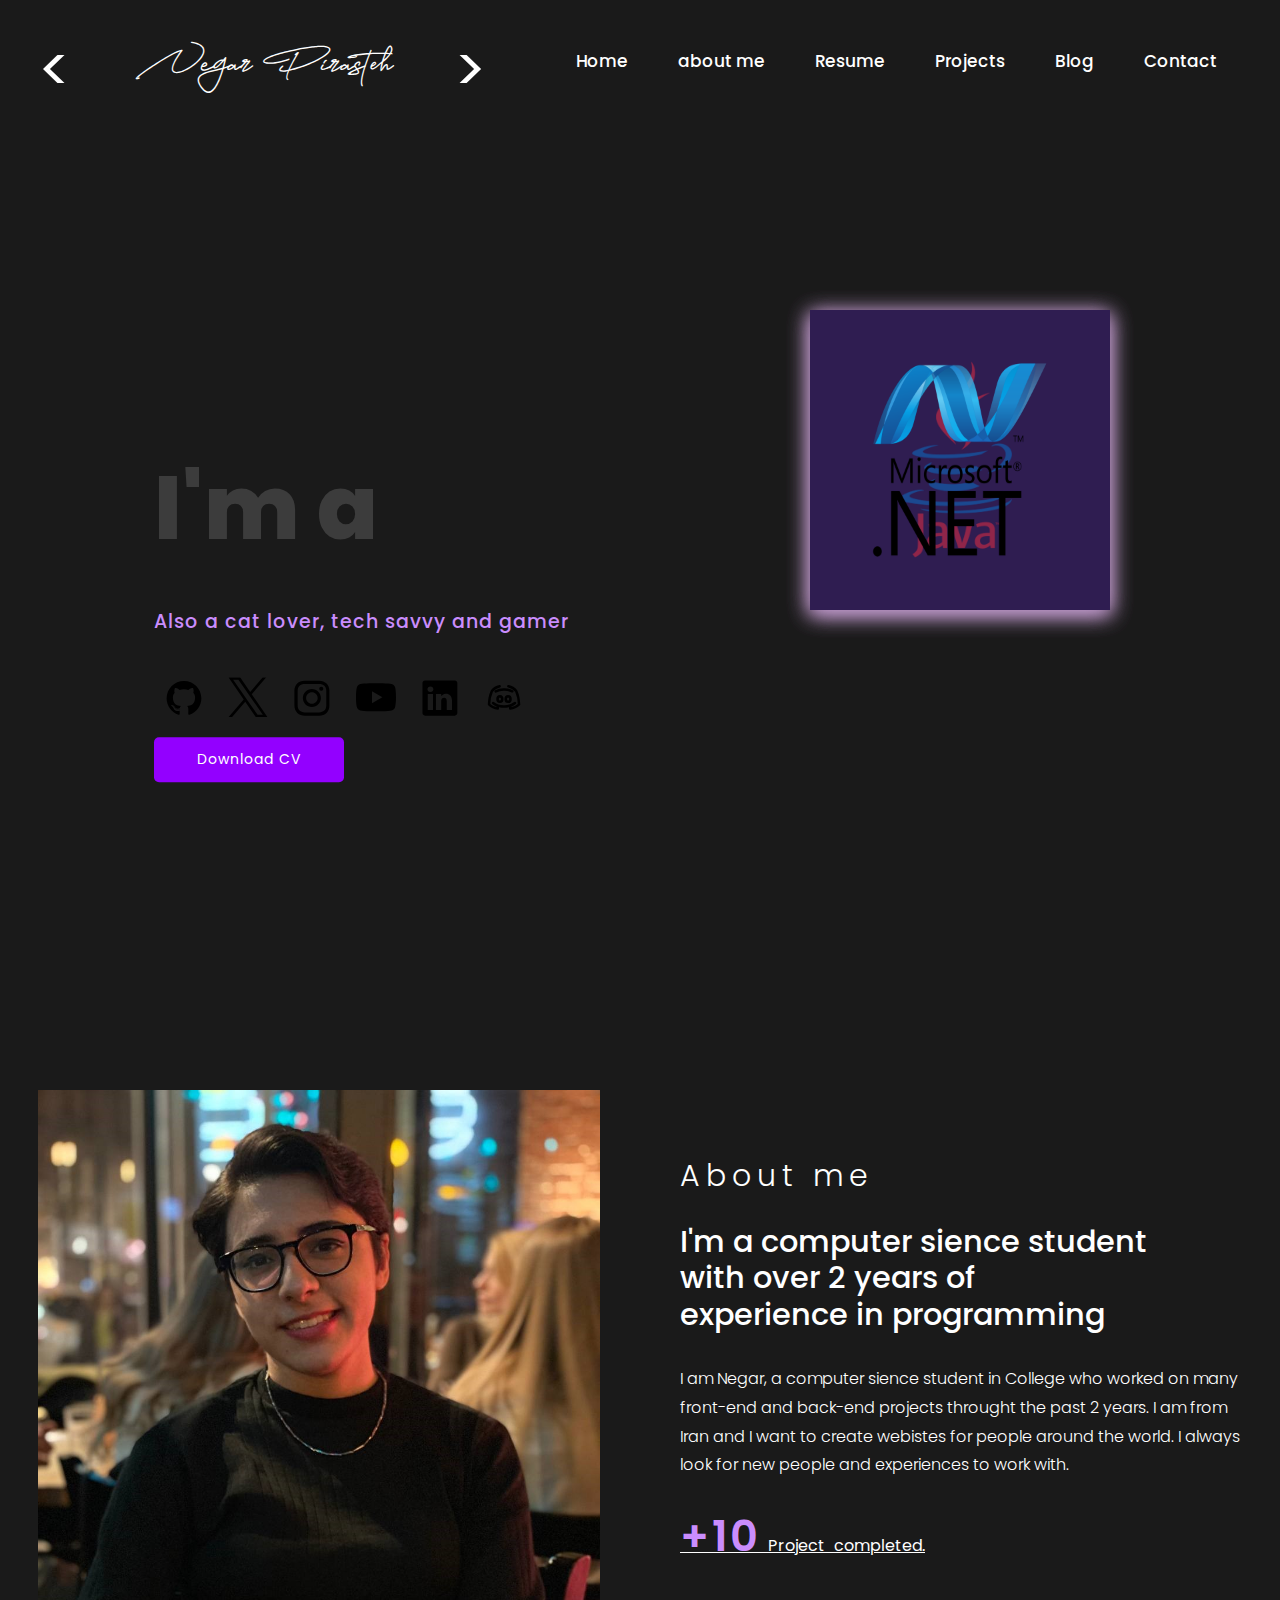
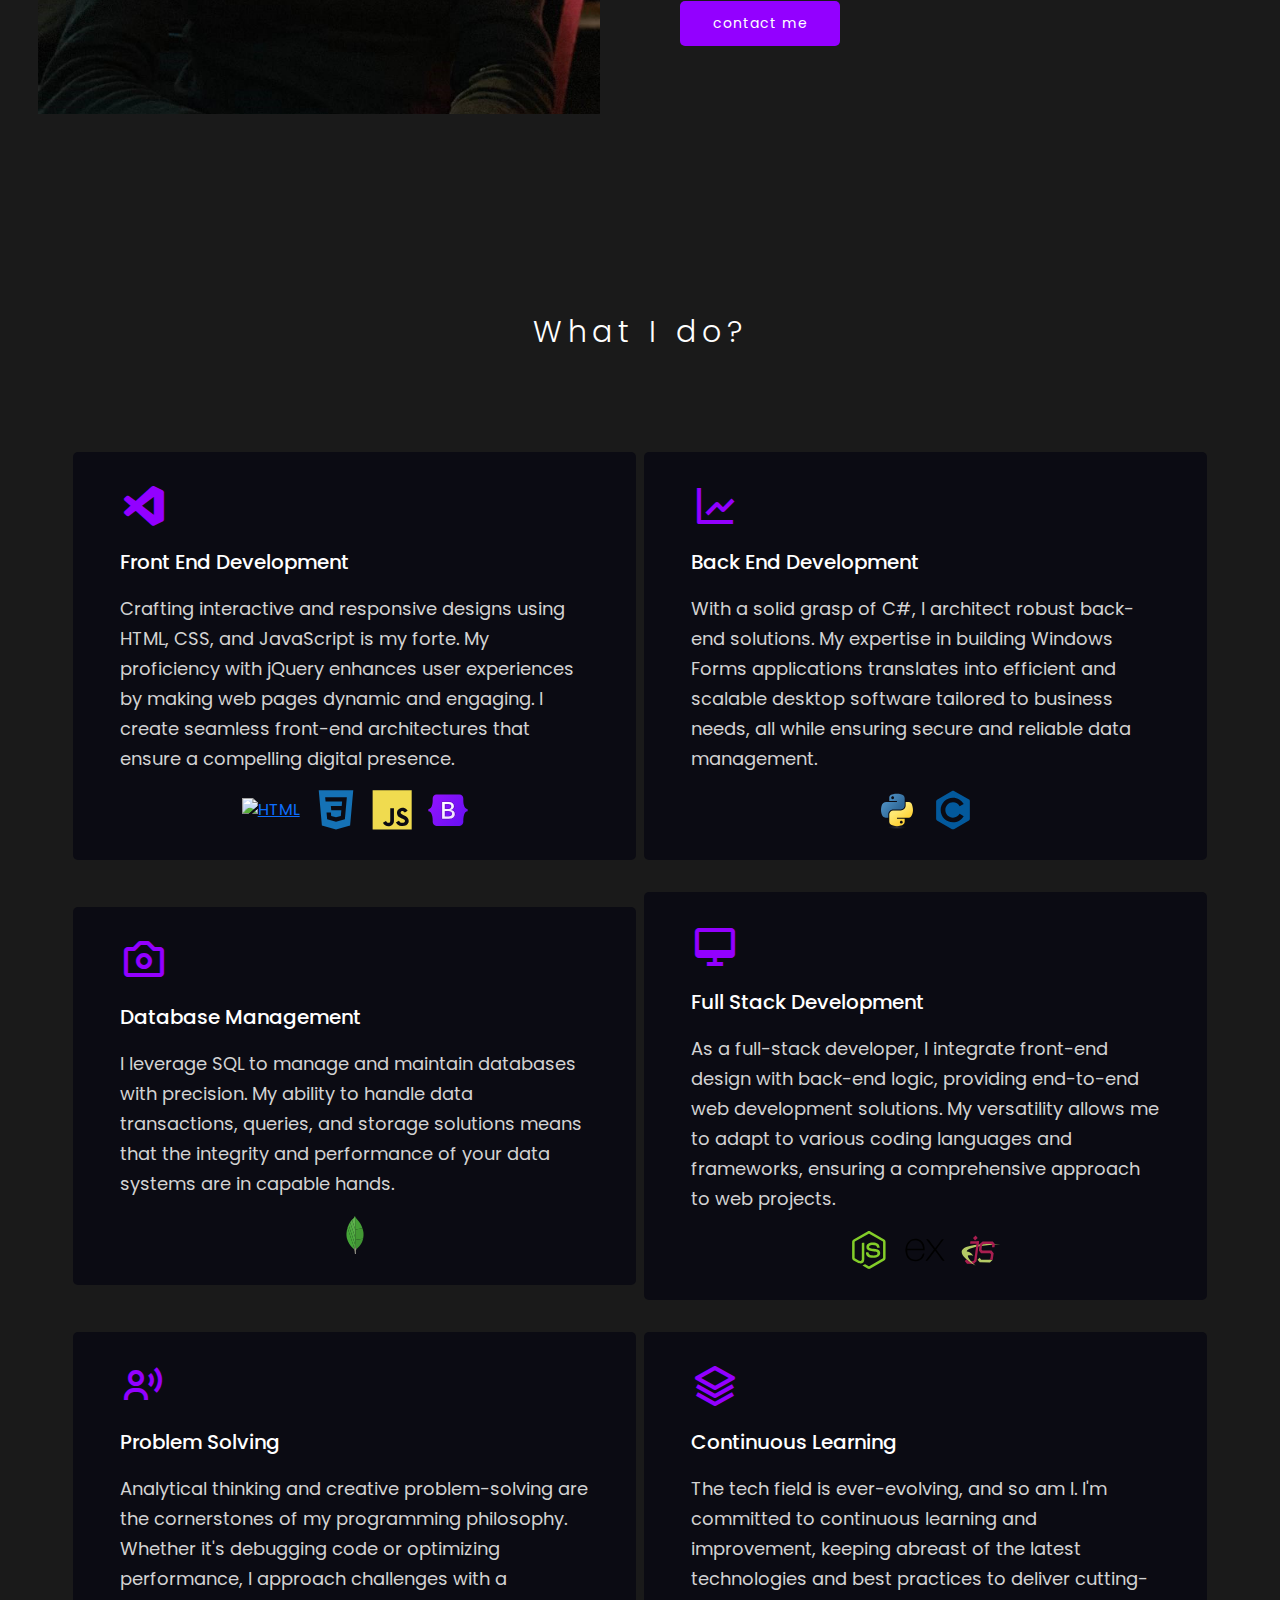
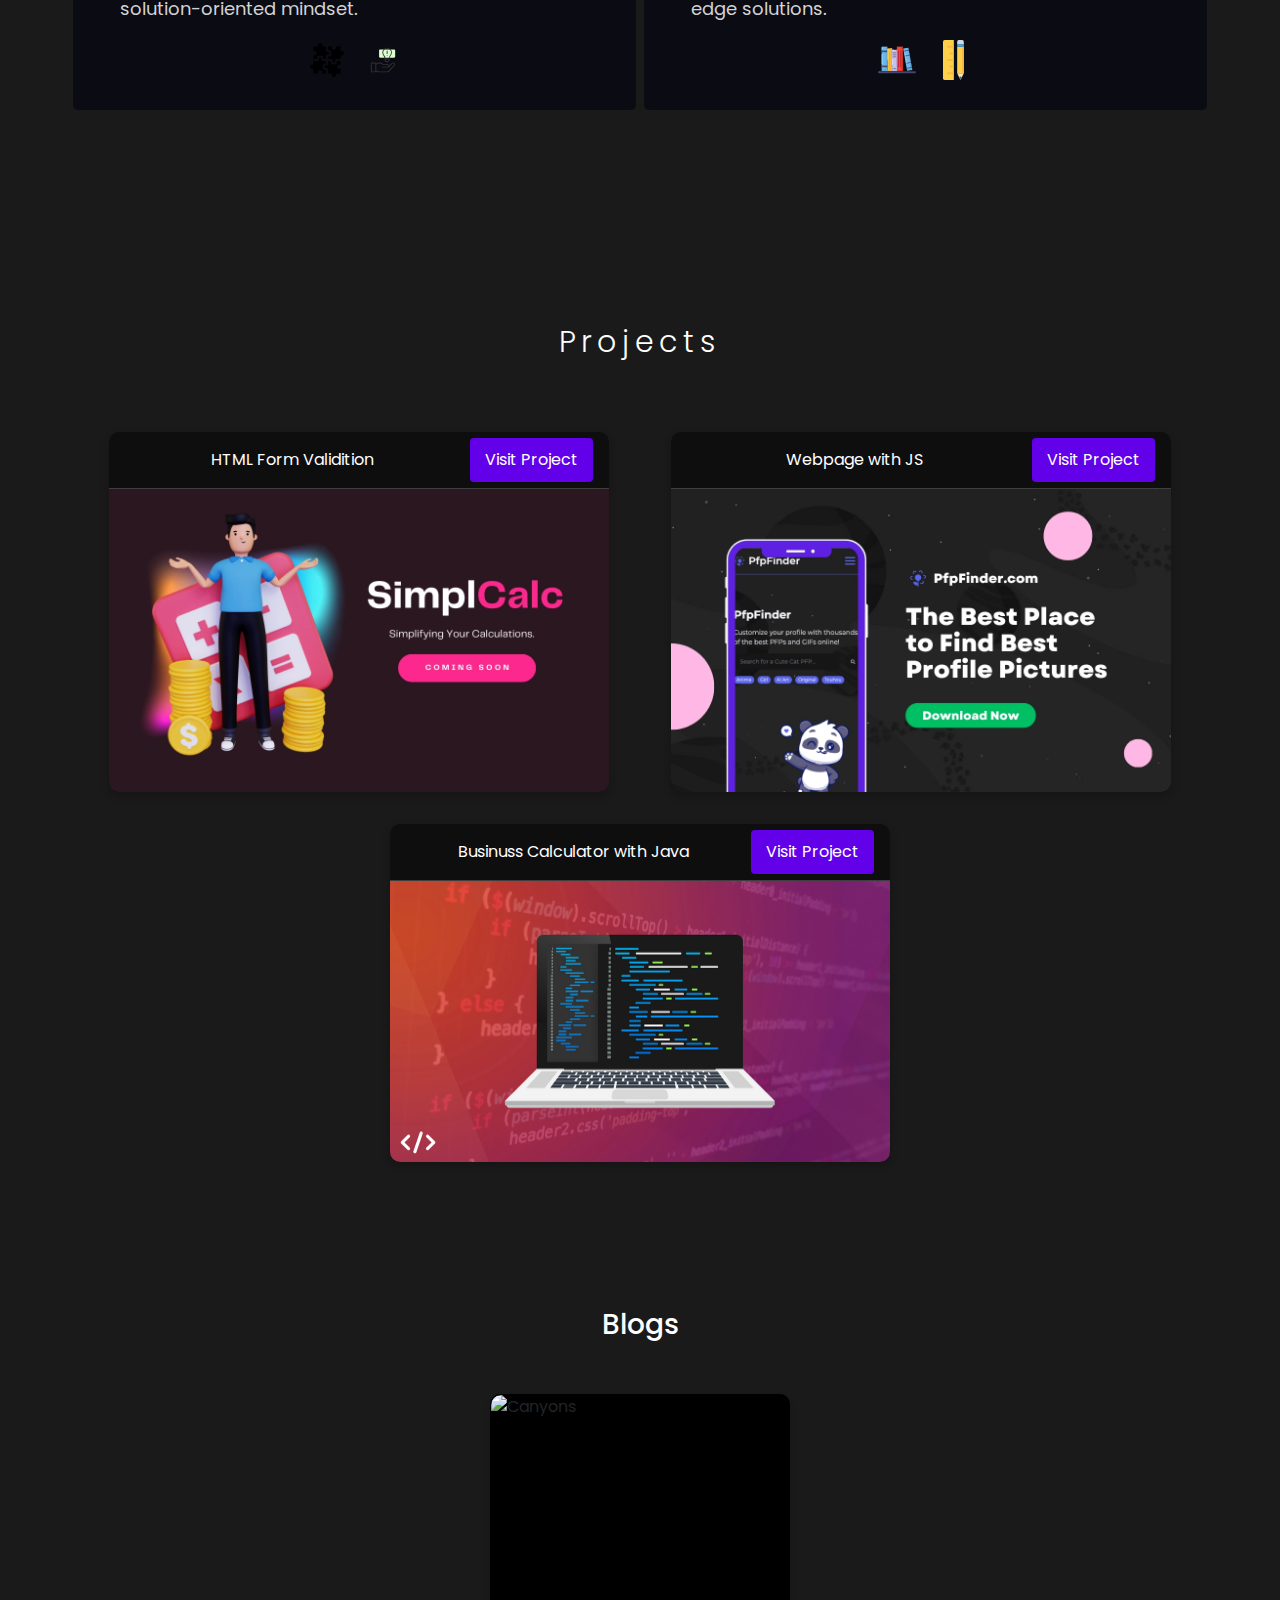
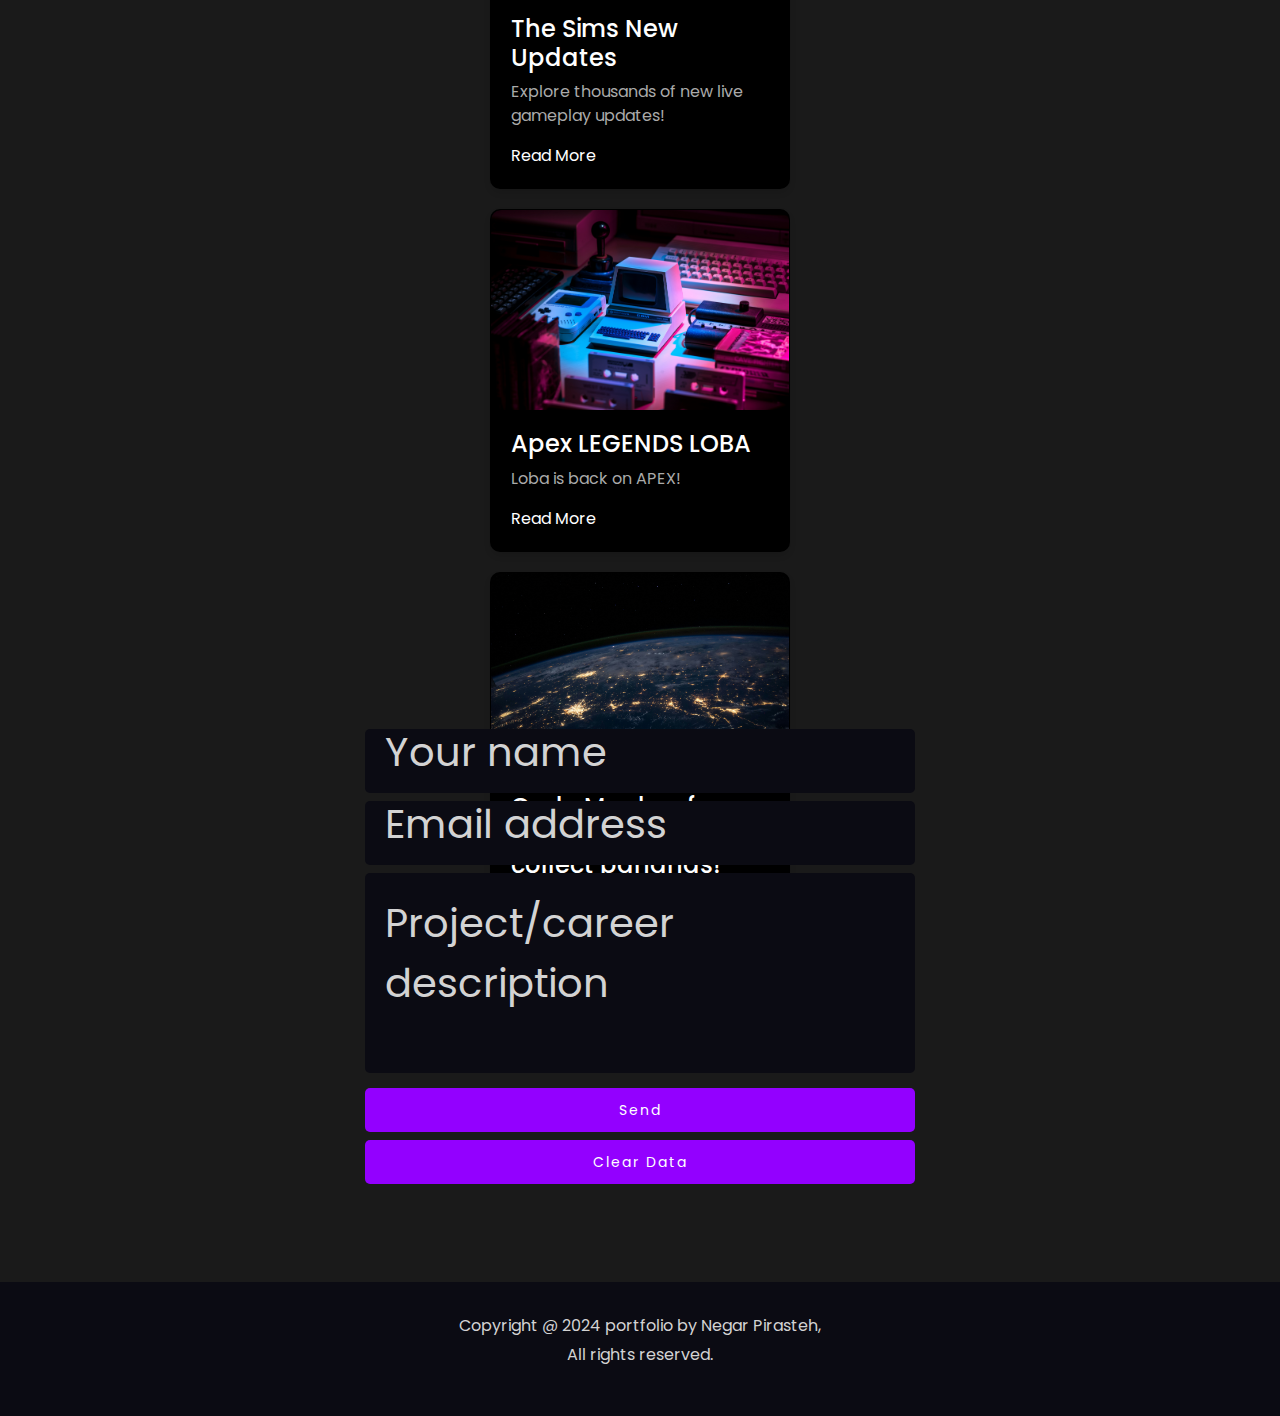
==== HTMLPage.html @ e2ce6d30 "first commit" ====
﻿<!DOCTYPE html>

<html lang="en" xmlns="http://www.w3.org/1999/xhtml">
  <head>
    <meta charset="UTF-8">
    <meta name="viewport" content="width=device-width, initial-scale=1.0">
  
    <!-- Primary Meta Tags -->
    <title>Negar Pirasteh - Frontend Web Developer</title>
  
    <meta name="title" content="Negar Pirasteh - Frontend Web Developer">
    <meta name="description"
      content="Your name - Passionate Frontend Web Developer creating beautiful and responsive websites. Explore my portfolio and blog for tech insights.">
    <meta name="keywords" content="Your Name, Web Developer, Frontend Developer, Portfolio, Blog, Tech Insights">
    <meta name="author" content="Your Name">
  
    <!-- Open Graph Meta Tags / Facebook -->
    <meta property="og:title" content="Negar Pirasteh - Frontend Web Developer">
    <meta property="og:description"
      content="Passionate about crafting beautiful and responsive websites. Explore my portfolio and blog for tech insights.">
    <meta property="og:image" content="assets/images/banner.webp">
    <meta property="og:url" content="/">
    <meta property="og:type" content="website">
  
    <!-- Twitter Card Meta Tags -->
    <meta name="twitter:card" content="summary_large_image">
    <meta name="twitter:title" content="Negar Pirasteh - Frontend Web Developer">
    <meta name="twitter:description"
      content="Passionate about crafting beautiful and responsive websites. Explore my portfolio and blog for tech insights.">
    <meta name="twitter:image" content="assets/images/banner.webp">
  
    <link href="https://cdnjs.cloudflare.com/ajax/libs/bootstrap-icons/1.4.0/font/bootstrap-icons.min.css" rel="stylesheet">

  
    <!-- Google Fonts: Rubik -->
    <link href="https://fonts.googleapis.com/css?family=Rubik&amp;display=swap" rel="stylesheet">
  
    <!-- Stylesheets -->
    <link href="assets/css/aos.css" rel="stylesheet">
    <link href="assets/css/owl.carousel.min.css" rel="stylesheet">
    <link href="assets/css/bootstrap.min.css" rel="stylesheet">
    <link href="assets/css/bootstrap-icons.min.css" rel="stylesheet">
    <link href="assets/css/style.css" rel="stylesheet">
  
    <!-- Preload Important resources -->
    <link href="assets/css/aos.css" rel="preload" as="style">
    <link href="assets/css/owl.carousel.min.css" rel="preload" as="style">
    <link href="assets/css/bootstrap.min.css" rel="preload" as="style">
    <link href="assets/css/bootstrap-icons.min.css" rel="preload" as="style">
    <link href="assets/css/style.css" rel="preload" as="style">
  

    <!--UNICONS-->
    <link
      rel="stylesheet"
      href="https://unicons.iconscout.com/release/v4.0.0/css/line.css"
    />

    <!--BOXICOIN-->

    <link
      rel="stylesheet"
      href="https://unpkg.com/boxicons@latest/css/boxicons.min.css"
    />
    <link
      rel="stylesheet"
      href="https://cdnjs.cloudflare.com/ajax/libs/OwlCarousel2/2.3.4/assets/owl.carousel.min.css"
    />
    <link
      rel="stylesheet"
      href="https://cdnjs.cloudflare.com/ajax/libs/OwlCarousel2/2.3.4/assets/owl.theme.default.min.css" />

    <script src="https://cdnjs.cloudflare.com/ajax/libs/OwlCarousel2/2.3.4/owl.carousel.min.js"></script>
  
    <!--GOOGLE FONTS-->

    <link rel="preconnect" href="https://fonts.googleapis.com" />
    <link rel="preconnect" href="https://fonts.gstatic.com" crossorigin />
    <link href="https://fonts.googleapis.com/css2?family=Poppins:wght@300;400;500;600;700;800;900&display=swap" rel="stylesheet"/>

  </head>
  <body>
    
      <header>
        <span> &lt;</span>
        <div class="logo-signature">Negar Pirasteh</div> <span> > </span>

        <div class="bx bx-menu" id="menu-icon"></div>
        <ul class="navbar">
          <li><a href="#home">Home</a></li>
          <li><a href="#about">about me</a></li>
          <li><a href="#resume">Resume</a></li>
          <li><a href="#specialties">Projects</a></li>
          <li><a href="#blog">Blog</a></li>
          <li><a href="#contact">Contact</a></li>
        </ul>
       
         
      </header>
     
      <!-- top section animation -->
      <div class="maman">
        
      <section class="hero">
        <div class="main-text">
          <h1>I'm a <br /><span class="input"></span></h1>
          <p>Also a cat lover, tech savvy and gamer</p>
  
          <div class="social-icons">
            <a href="https://github.com/negarprh" target="_blank"><img src="assets/images/icons/github.svg" alt="Github" /></a>
            <a href="https://twitter.com/" target="_blank"><img src="assets/images/icons/twiterX.svg" alt="Twitter" /></a>
            <a href="https://www.instagram.com/" target="_blank"><img src="assets/images/icons/instagram.svg" alt="Instagram" /></a>
            <a href="https://www.youtube.com/" target="_blank"><img src="assets/images/icons/youtube.svg" alt="Youtube" /></a>
            <a href="https://ca.linkedin.com/" target="_blank"><img src="assets/images/icons/linkdin.svg" alt="LinkedIn" /></a>
            <a href="https://discord.com/" target="_blank"><img src="assets/images/icons/discord.svg" alt="Discord" /></a>
  
          </div>
  
  
          <a href="assets/ResumeForExample.pdf" download="Resume_Name">
            <button type="button">
                Download CV 
            </button>
        </a>
        
          
        </div>
  
  
      </section>
  
      <div class="container">
        <div class="cube">
          <div><img src="assets/images/7.png" alt=""></div>
          <div><img src="assets/images/2.png" alt=""></div>
          <div><img src="assets/images/3.png" alt=""></div>
          <div><img src="assets/images/4.png" alt=""></div>
          <div><img src="assets/images/5.png" alt=""></div>
          <div><img src="assets/images/6.png" alt=""></div>
  
      </div>
      </div>
      </div>

      <!-- top section animation -->
    <!--about me section-->

    <section class="about" id="about">
      <div class="about-img">
        <img src="assets/images/negar2.jpg" />
      </div>
      <div class="about-text">
        <h3>About me</h3>
        <h2>
          I'm a computer sience student with over 2 years of experience in
          programming
        </h2>
        <p>
          I am Negar, a computer sience student in College who worked on many
          front-end and back-end projects throught the past 2 years. I am from
          Iran and I want to create webistes for people around the world. I
          always look for new people and experiences to work with.
        </p>
        <div class="count">
          <a href="https://github.com/negarprh"><span> +10</span> Project completed.</a>
        </div>
        <div class="main-btn">
          <a href="#contact" class="btn">contact me</a>
        </div>
      </div>
    </section>

    <!--about resume-->
    <section class="resume" id="resume">
      <div class="center">
        <h3>What I do?</h3>
      </div>
      <div class="resume-content">
        <div class="row">
          <i class="bx bxl-visual-studio"></i>
          <h3>Front End Development</h3>
          <p>
            Crafting interactive and responsive designs using HTML, CSS, and
            JavaScript is my forte. My proficiency with jQuery enhances user
            experiences by making web pages dynamic and engaging. I create
            seamless front-end architectures that ensure a compelling digital
            presence.
          </p>
          <div class="skills-icons">
          <a href="https://www.codecademy.com/learn/learn-html" target="_blank"><img src="assets/images/skills/html.svg" alt="HTML" /></a>
          <a href="https://www.codecademy.com/learn/learn-css" target="_blank"><img src="assets/images/skills/CSS.svg" alt="CSS" /></a>
          <a href="https://www.codecademy.com/learn/introduction-to-javascript" target="_blank"><img src="assets/images/skills/JS.svg" alt="JS" /></a>
          <a href="https://www.codecademy.com/learn/learn-bootstrap" target="_blank"><img src="assets/images/skills/Bootstrap.svg" alt="Bootstrap" /></a>
          </div>
        </div>

        <div class="row">
          <i class="bx bx-line-chart"></i>
          <h3>Back End Development</h3>
          <p>
            With a solid grasp of C#, I architect robust back-end solutions. My
            expertise in building Windows Forms applications translates into
            efficient and scalable desktop software tailored to business needs,
            all while ensuring secure and reliable data management.
          </p>
          <div class="skills-icons">
            <a href="https://www.codecademy.com/learn/learn-python" target="_blank"><img src="assets/images/skills/Python.svg" alt="Python" /></a>
            <a href="https://www.codecademy.com/learn/paths/c" target="_blank"><img src="assets/images/skills/C.svg" alt="C" /></a>
            </div>
        </div>

        <div class="row">
          <i class="bx bx-camera"></i>
          <h3>Database Management</h3>
          <p>
            I leverage SQL to manage and maintain databases with precision. My
            ability to handle data transactions, queries, and storage solutions
            means that the integrity and performance of your data systems are in
            capable hands.
          </p>
          <div class="skills-icons">
            <a href="https://www.codecademy.com/learn/learn-mongodb" target="_blank"><img src="assets/images/skills/MongoDB.svg" alt="MongoDB" /></a>
            </div>
          
        </div>

        <div class="row">
          <i class="bx bx-desktop"></i>
          <h3>Full Stack Development</h3>
          <p>
            As a full-stack developer, I integrate front-end design with
            back-end logic, providing end-to-end web development solutions. My
            versatility allows me to adapt to various coding languages and
            frameworks, ensuring a comprehensive approach to web projects.
          </p>
          <div class="skills-icons">
            <a href="https://www.codecademy.com/learn/learn-node-js" target="_blank"><img src="assets/images/skills/NodeJS.svg" alt="NodeJS" /></a>
            <a href="https://www.codecademy.com/learn/learn-express" target="_blank"><img src="assets/images/skills/ExpressJS.svg" alt="ExpressJS" /></a>
            <a href="https://www.tutorialspoint.com/how-to-use-ejs-in-javascript" target="_blank"><img src="assets/images/skills/EJS.svg" alt="EJS" /></a>
            </div>
        </div>

        <div class="row">
          <i class="bx bx-user-voice"></i>
          <h3>Problem Solving</h3>
          <p>
            Analytical thinking and creative problem-solving are the
            cornerstones of my programming philosophy. Whether it's debugging
            code or optimizing performance, I approach challenges with a
            solution-oriented mindset.
          </p>

          <div class="skills-icons">
            <a href="https://en.wikipedia.org/wiki/Problem_solving" target="_blank"><img src="assets/images/skills/problemsolving1.svg" alt="ProblemSolving1" /></a>
            <a href="https://www.mindtools.com/a6tcgqp/what-is-problem-solving" target="_blank"><img src="assets/images/skills/prolemsolving2.svg" alt="ProblemSolving2" /></a>
            </div>

        </div>

        <div class="row">
          <i class="bx bx-layer"></i>
          <h3>Continuous Learning</h3>
          <p>
            The tech field is ever-evolving, and so am I. I'm committed to
            continuous learning and improvement, keeping abreast of the latest
            technologies and best practices to deliver cutting-edge solutions.
          </p>
          <div class="skills-icons">
            <a href="https://www.w3schools.com/" target="_blank"><img src="assets/images/skills/learning1.svg" alt="Learning1" /></a>
            <a href="https://www.codecademy.com/" target="_blank"><img src="assets/images/skills/learning2.svg" alt="Learning2" /></a>
            </div>

        </div>
      </div>
    </section>

    <section class="specialties" id="specialties">
      <div class="center">
        <h3>Projects</h3>
          <div class="projects-container">

      <div class="project-tile">
        <div class="project-description">
          <p>HTML Form Validition</p>
          <a href="https://github.com/negarprh/HTML-Form" target="_blank" class="project-link">Visit Project</a>
        </div>
        <img src="assets/images/projects/banner3.webp" alt="Form" class="project-image" />
        </div>

              <div class="project-tile">
                <div class="project-description">
                  <p>Webpage with JS</p>
                  <a href="https://github.com/negarprh/Webpage-HTML-CSS-JS" target="_blank" class="project-link">Visit Project</a>
                </div>
                <img src="assets/images/projects/pfpfinder-banner.webp" alt="Form" class="project-image" />
                  </div>

          

              <div class="project-tile">
                <div class="project-description">
                  <p>Businuss Calculator with Java </p>
                  <a href="https://github.com/negarprh/Businesses-Assets-Depreciation-Calculator" target="_blank" class="project-link">Visit Project</a>
                </div>
                <img src="assets/images/projects/project4.png" alt="Form" class="project-image" />
                </div>



          </div>
    </section>

    <section id="blog" >
      <h3 class="title">Blogs</h3>
 
    <div id="app" class="container">
     
        <div class="card" data-image="">
            <img src="assets/images/blogs/Blog1.jpg" alt="Canyons">
            <div class="card-content">
                <h1>The Sims New Updates</h1>
                <p>Explore thousands of new live gameplay updates!</p>
                <a href="https://www.ea.com/games/the-sims/news?isLocalized=true" target="_blank">Read More</a>
            </div>
        </div>
        <div class="card" data-image="">
            <img src="assets/images/blogs/Blog2.jpg" alt="Beaches">
            <div class="card-content">
                <h1>Apex LEGENDS LOBA</h1>
                <p>Loba is back on APEX!</p>
                <a href="https://www.ea.com/games/apex-legends/about/characters/loba" target="_blank">Read More</a>
            </div>
        </div>
 
        <div class="card" data-image="">
            <img src="assets/images/blogs/Blog3.jpg" alt="Lakes">
            <div class="card-content">
                <h1>Code Monkey for Programmers who collect bananas!</h1>
                <p>CodeMonkey is an AWARD-WINNING online platform that teaches kids real coding languages.</p>
                <a href="https://www.codemonkey.com/?utm_campaign=cm_gs_a_br_ca&utm_source=google&utm_medium=cpc&utm_content=344773604797&utm_adgroup=codemonkey_bm&utm_placement&gad_source=1&gclid=CjwKCAjwoa2xBhACEiwA1sb1BAsGGsWbNLDTumwT-AwonteBZbp_shgyRL9Yw32yhCr3PYK_WUqPqhoCqj4QAvD_BwE"
                    target="_blank">Read More</a>
            </div>
        </div>
    </div>
    </section>

    
    <!--Contact me section -->

    <section class="contact" id="contact">
      <div class="center">
        <h3>Contact Us</h3>
      </div>
      <div class="contact-form">
        <form id="contactForm" action="#home" method="POST" novalidate>
          <div>
            <input type="text" id="usernames" placeholder="Your name" />
            <small id="namecheck" style="color: yellow"></small>
          </div>
          <div>
            <input type="email" id="email" placeholder="Email address" />
            <small id="emailcheck" style="color: yellow"></small>
          </div>
          <div>
            <textarea
              id="projectdesc"
              cols="30"
              rows="10"
              placeholder="Project/career description"
            ></textarea>
            <small id="descriptioncheck" style="color: yellow"></small>
          </div>
          <div>
            <input type="submit" value="Send" class="send-btn" id="submitbtn" />
          </div>
          <button type="button" id="clearData"  class="send-btn" >Clear Data</button>
        </form>
        
      </div>
    </section>

    <!--Copyright section-->
    <div class="copyright">
      <p>
        Copyright @ 2024 portfolio by Negar Pirasteh, <br />
        All rights reserved.
      </p>
    </div>
    

    <!----------------------MAIN JS-------------------------->


<script src="https://cdnjs.cloudflare.com/ajax/libs/waypoints/4.0.1/jquery.waypoints.min.js"></script>
<script src="https://cdnjs.cloudflare.com/ajax/libs/typed.js/2.0.12/typed.min.js"></script>
<script src="https://unpkg.com/scrollreveal"></script>

<script src="https://unpkg.com/ionicons@5.5.2/dist/ionicons/ionicons.js"></script>
<script src="assets/js/aos.js" defer></script>
<script src="assets/js/jquery-3.7.1.min.js" defer></script>
<script src="assets/js/owl.carousel.min.js" defer></script>
<script src="assets/js/bootstrap.min.js" defer></script>
<script src="assets/js/script.js" defer></script>

    <script>
      var typed = new Typed(".input", {
        strings: ["developer", "programmer"],
        typeSpeed: 310,
        backSpeed: 210,
        loop: true,
      });
    </script>

    <script>
$(document).ready(function() {
    $(".team-carousel").owlCarousel({
        loop: true,
        margin: 20,
        autoplayTimeout: 2000,
        autoplayHoverPause: true,
        responsive: {
            0: {
                items: 1,
                nav: false
            },
            600: {
                items: 2,
                nav: false
            },
            1000: {
                items: 3,
                nav: false,
                loop: true 
            }
        }
    });
});
</script>


<button id="back-to-top" title="Back to Top" style="display: none;">
  ↑ Top
</button>

    
  </body>
</html>
---- assets/css/style.css ----
/*--------------------------------------------------------------
# Your style css : Negar Pirasteh
--------------------------------------------------------------*/

* {
  padding: 0;
  margin: 0;
  box-sizing: border-box;
  font-family: 'Poppins', sans-serif;
  text-decoration:none;
  list-style: none;
  scroll-behavior: smooth;
  scroll-padding-top: 2rem;

}
img, video, canvas {
  max-width: 100%;
}
html, body {
  overflow-x: hidden;
  
}


:root {
 
  --bg-color: #1a1a1a;
  --text-color: #fff;
  --main-color: #B026FF;
  --second-main-color: #9300ff;
  --third-main-color: #ca8dfd;
  --link-hover-color: #B026FF;
  --border-color: #333;
  --button-bg-color: #9300ff;
  --button-hover-bg-color: #B026FF;
 
  --bg-color-light: #f0f0f0;
  --text-color-light: #333;
  --main-color-light: #4B0082;
  --second-main-color-light: #6A0DAD;
  --third-main-color-light: #9370DB;
  --link-hover-color-light: #4B0082;
  --border-color-light: #ddd;
  --button-bg-color-light: #6A0DAD;
  --button-hover-bg-color-light: #4B0082;
  
}


.light-mode {
  --bg-color: var(--bg-color-light);
  --text-color: var(--text-color-light);
  --main-color: var(--main-color-light);
  --second-main-color: var(--second-main-color-light);
  --third-main-color: var(--third-main-color-light);
  --link-hover-color: var(--link-hover-color-light);
  --border-color: var(--border-color-light);
  --button-bg-color: var(--button-bg-color-light);
  --button-hover-bg-color: var(--button-hover-bg-color-light);
  
}

#theme-toggle {
  cursor: pointer;
  font-size: 24px; 
  width: 150px;
  color: var(--text-color); 
  transition: .5s; 
  &:hover{
    color: var(--button-hover-bg-color); 
    width: 150px;
  }
}







@font-face {
  font-family: 'YourFontName'; 
  src: 
       url('assests/Agustina.woff') format('woff'); 
  font-weight: normal;
  font-style: normal;
}

.logo-signature {
  font-family: 'Agustina', 'Rubik', sans-serif; 
  color: #fff; 
  font-size: 2em; 
}





body {
  background: var(--bg-color);
  color: var(--text-color);

}
.maman{
  position: relative;
  display: flex;
  flex-wrap: wrap;
}

.hero {
  height: 100vh;
  width: 50%;
  background-color: var(--bg-color);
  
  
}

.logo{
  width: 90px;
  height: auto;
  cursor: pointer;
}
.navbar{
  display: flex;
}
header {
  width: 100%;
  top: 0;
  right: 0;
  display: flex;
  align-items: center;
  justify-content: space-between;
  padding-top: 35px;
  padding-left: 12%;
  padding-right: 12%;
  
  z-index: 1000;
  color: #010103;
}


.navbar li {
  list-style: none;
  display: inline;
  padding: 0px 25px;
  z-index: 7;
}

.navbar a{

   text-decoration: none;
   color: white;
   font-weight: 500;
   font-size: 17px;
    transition: .5s;
  }
  .navbar a:hover {
      color: var(--second-main-color);
     
  }

  #menu-icon{
      font-size: 28px;
      z-index: 10001;
      cursor: pointer;
      display: none;
  }
.main-text{
  position: absolute;
  top: 50%;
  left: 12%;
  transform: translateY(-50%);
  

}

.main-text h1{

  font-size: 100px;
  color: #3c3c3c;
  font-weight: 800;
  line-height: 120px;
  margin-top: 50px;
  
}
span{
  color: white;
  letter-spacing: 2px;
  font-size: 60px;
}

.main-text p {
  color: var(--third-main-color);
  font-weight: 500;
  font-size: 22px;
  letter-spacing: 1px;
  margin: 40px 0px;
  
}
button {
  width: 190px;
  background-color: var(--second-main-color);
  padding: 12px 10px;
  border: none;
  color: white;
  font-size: 14px;
  letter-spacing: 1px;
  border-radius: 5px;
  cursor: pointer;
  transition: 1s;
  &:hover{
    width: 220px;
    letter-spacing: 3px;
  
    background-color: #333;
    color: white;
   
  }
 
}



/* cube */
.container {
  display: flex;
  align-items: center;
  width: 40%;
  height: 600px;
}

.cube {
  width: 300px;
  height: 300px;
  position: absolute;
  transform-style: preserve-3d;
  animation: rotateCube 20s infinite linear;
}

@keyframes rotateCube {
  0% {
    transform: rotateX(0deg) rotateY(0deg);
  }
  100% {
    transform: rotateX(360deg) rotateY(360deg);
  }
}

.cube > div {
  width: 100%;
  height: 100%;
  position: absolute;
  top: 0;
  left: 0;
  display: flex;
  justify-content: center;
  align-items: center;
}

.cube > div:nth-of-type(1) {
  box-shadow: 0px 4px 20px 0px rgb(193, 154, 205);
  background-color: rgba(53, 30, 100, 0.502);
  transform: translateZ(100px);
}

.cube > div:nth-of-type(2) {
  box-shadow: 0px 4px 20px 0px rgb(193, 154, 205);
  background-color: rgba(53, 30, 100, 0.502);
  transform: translateZ(-200px);
}

.cube > div:nth-of-type(3) {
  box-shadow: 0px 4px 20px 0px rgb(193, 154, 205);
  background-color: rgba(53, 30, 100, 0.502);
  transform-origin: left;
  transform: translateZ(-200px) rotateY(-90deg);
}

.cube > div:nth-of-type(4) {
  box-shadow: 0px 4px 20px 0px rgb(193, 154, 205);
  background-color: rgba(53, 30, 100, 0.502);
  transform-origin: right;
  transform: translateZ(-200px) rotateY(90deg);
}

.cube > div:nth-of-type(5) {
  box-shadow: 0px 4px 20px 0px rgb(193, 154, 205);
  background-color: rgba(53, 30, 100, 0.502);
  transform-origin: top;
  transform: translateZ(-200px) rotateX(90deg);
}

.cube > div:nth-of-type(6) {
  box-shadow: 0px 4px 20px 0px rgb(193, 154, 205);
  background-color: rgba(53, 30, 100, 0.502);
  transform-origin: bottom;
  transform: translateZ(-200px) rotateX(-90deg);
}

.cube img {
  width: 200px;
  height: 200px;
}



.btn {
  width: 160px;
  background-color: var(--second-main-color);
  padding: 12px 10px;
  border: none;
  color: white;
  font-size: 14px;
  letter-spacing: 1px;
  border-radius: 5px;
  cursor: pointer;
  transition: width 0.4s;
}
  .btn:hover {
      background: #0b0b13;
      color: var(--main-color);
      box-shadow: 4px 4px var(--main-color);
  }

.about{
  display: grid;
  grid-template-columns: repeat(2 ,2fr);
  grid-gap: 5rem;
  align-items: center;
}
.about-img img {
  max-width: 100%;
  width: 580px;
  height: auto;
}
.about-text h3{
  color: var(--text-color);
  font-size: 30px;
  font-weight: 300;
  letter-spacing: 6px;
  margin: 0 0 30px;
  
}
.about-text h2{
  margin-bottom: 0.5rem;
  font-weight: 500;
  font-size: 1.9rem;
  line-height: 1.2;
  max-width: 470px;
  margin-bottom: 2rem;
}
.about-text p{
  max-width: 570px;
  font-size: 1rem;
  font-weight: 300;
  margin-bottom: 1.5rem;
  line-height: 1.8rem;
  color: var(--text-color);
}
.count {
  margin-bottom: 2rem;
 
}
.about-text .count a{
  color: var(--text-color);
  margin-right: 20px;
  word-spacing: 5px;
}
.count span{
  color: var(--third-main-color);
  font-size: 2.7rem;
  font-weight: 600;
}

.main-btn .btn {
  margin-right: 20px;

}

.center{
  text-align: center;


}

.center h3{
  color: var(--text-color);
  font-size: 30px;
  font-weight: 300;
  letter-spacing: 6px;
  padding-top: 100px;
}

.resume-content {
  display: grid;
  grid-template-columns: repeat(auto-fill, minmax(360px, auto));
  grid-gap: 2rem;
  align-items: center;
  margin-top: 4.4rem;
  padding-left: 47px;
  padding-right: 47px;
}
.row{

  background: #0b0b13;
  padding: 30px 35px;
  border-radius: 5px;
  cursor: pointer;
  transition: all .40s;
  
}
.row i{

   color: var(--second-main-color);
   font-size: 3rem;
   margin-bottom: 20px;

}
.row h3{
   font-size: 1.25rem;
   font-weight: 500;
   margin-bottom: 20px;
   color: var(--text-color);
}

  .row p {
      font-size: 18px;
      color: #D3D3D3;
      line-height: 30px;
  }

  .row:hover{
      transform: translateX(-15px);
      box-shadow: 0px 15px 30px 0px rgb(0 0 0 / 70%);
  }

  .skills-icons {
    display: flex; 
    justify-content: center; 
    align-items: center; 
    gap: 1rem; 
  }
  
  .skills-icons a img {
    width: 40px; 
    height: auto; 
  }
  



.contact-form{
  display: flex;
  align-items: center;
  justify-content: center;
  margin-top: 4.2rem;
}

.contact-form form{

  position: relative;
  width: 550px;

}

form input,
form textarea{
  width: 100%;
  padding: 20px;
  border: none;
  outline: none;
  background: #0b0b13;
  color: var(--text-color);
  margin-bottom: 0.5rem;
  border-radius: 5px;
  
  
}

form input::placeholder,
form textarea::placeholder {
  color: #D3D3D3;
  font-size: 40px;
  }

  textarea{

      resize: none;
      height: 200px;
  }

form .send-btn {
 
  background-color: var(--second-main-color);
  padding: 0 25px;
  border: 1px solid transparent;
  color: var(--text-color);
  line-height: 42px;
  display: inline-block;
  font-size: 14px;
  font-weight: 400;
  letter-spacing: 2px;
  cursor: pointer;
  transition: ease all 0.35s;
}

  form .send-btn:hover {
      background: #0b0b13;
      color: var(--main-color);
      box-shadow: 4px 4px var(--main-color);
  }
.copyright {
  text-align: center;
  padding: 30px;
  color: #D3D3D3;
  background: #0b0b13;
  margin-top: 3rem;
  line-height: 1.8rem;
}


.social-icons {
  margin-top: 20px; 
  text-align: left; 
  margin-bottom: 20px;
}

.social-icons img {
  width: 40px; 
  height: 40px; 
  margin: 0 10px; 
  transition: transform 0.3s ease; 
}

.social-icons a:hover img {
  transform: scale(1.3); 
}



.specialties {
  
  padding: 4rem 0;
}

.center h3 {
  color: #ffffff;
  text-align: center;
  padding-bottom: 2rem;
}

.projects-container {
  display: flex;
  flex-wrap: wrap;
  align-items: center;
  justify-content: center;
  gap: 2rem;
  padding: 2rem;
  max-width: 100%;
}



.project-tile {
  background: #0f0e0e; 
  border-radius: 10px;
  overflow: hidden;
  box-shadow: 0 4px 8px 0 rgba(0, 0, 0, 0.2);
  transition: transform 0.3s ease;
  text-align: center;
  margin: 0 15px;
  width: 500px; 
  display: flex;
  flex-direction: column; 
  align-items: center; 
}

.project-tile:hover {
  transform: scale(1.05);
  box-shadow: 0 8px 16px 0 rgba(0, 0, 0, 0.2);
}

.project-tile img {
  width: 100%;
  display: block;
}

.project-tile p {
  color: #ffffff;
  font-size: 20px;
  padding: 1rem;
}

.project-logo {
  width: 40px;
  position: absolute;
  top: 10px; 
  left: 10px; 
}

.project-description {
  display: flex;
  align-items: center;
  justify-content: space-between;
  width: 100%; 
  padding: 0 1rem; 
}

.project-description p {
  font-size: 16px; 
  color: #ffffff; 
  margin: 0; 
  flex-grow: 1; 
}

.project-link {
  background-color: #6200ea; 
  color: #ffffff;
  text-decoration: none;
  padding: 10px 15px;
  border-radius: 4px;
  margin-left: 10px; 
  transition: background-color 0.3s;
}

.project-link:hover {
  background-color: #8f6fe5;
}

.project-image {
  width: 100%;
  display: block;
  border-top: 1px solid rgba(255, 255, 255, 0.2); 
}





.container {
  display: flex;
  flex-wrap: wrap;
  justify-content: center;
  gap: 20px;
  margin-top: 20px;
}

.card {
  width: 300px;
  border-radius: 10px;
  overflow: hidden;
  box-shadow: 0 4px 6px rgba(0, 0, 0, 0.1);
  background: #000; 
  transition: transform 0.5s, flex 0.5s ease-in-out; 
}

.card:hover {
  transform: translateY(-10px); 
}

.card img {
  width: 100%;
  height: 200px;
  object-fit: cover;
  border-radius: 10px 10px 0 0;
}

.card-content {
  padding: 20px;
  background: #000; 
}

h3.title {
  color: #ffffff;
  text-align: center;
  padding-bottom: 2rem;
  
}

.card-content h1 {
  margin-top: 0;
  font-size: 24px;
  color: #ffffff; 
}

.card-content p {
  font-size: 16px;
  color: #aaaaaa; 
}

.card-content a {
  color: #ffffff; 
  text-decoration: none; 
}

.card-content a:hover {
  text-decoration: underline; 
}



#clearData {
  
  padding: 0px 25px; 
  width: 550px;

}


#back-to-top {
  position: fixed; 
  bottom: 2rem; 
  right: 2rem;
  padding: 1rem;
  background: var(--main-color); 
  color: white;
  border: none;
  border-radius: 3px;
  cursor: pointer;
  z-index: 100; 
  display: none; 
}


/*MEDIA QUERY SECTION */

@media (max-width: 1430px){
  header{
      padding: 25px 3%;
  }
  section{
      padding: 50px 3%;
  }
  :root {
      --big-font: 4rem;
      --h2-font: 1.2rem;
  }
  nav ul li a {
      font-weight: 400;
      font-size: 15px;
  }
  .main-text h1 {
      font-size: 90px;
  }
  .main-text p {
      font-size: 19px;
      letter-spacing: 1px;
   
  }
}

@media (max-width: 1020px){
  .home{
      height: 70vh;
  }
  :root {
      --big-font: 3rem;
      --h2-font: 1.2rem;
      --p-font: 0.9rem;
  }
  .navbar a {
      font-weight: 300;
      font-size: 11px;
  }

  .main-text h1 {
      font-size: 75px;
  }

  .main-text p {
      font-size: 15px;
      letter-spacing: 0.7px;
  }
}


@media (max-width: 830px){
  header{
      padding: 18px 3%;
  }
 .logo{
      display: none;
  }
 header{
     padding: 18px 3%;
 }
  #menu-icon{
      display: block;
      color: white;
  }
  .navbar {
      position: absolute;
      top: -500px;
      left: 0;
      right: 0;
      display: flex;
      flex-direction: column;
      background: #0b0b13;
      box-shadow: 0px 15px 30px 0px rgb(0 0 0 / 70%);
      text-align: left;
      transition: ease all 0.35s;
  }
  .navbar a{
      display: block;
      padding: 1rem;
      border-left: 2px solid var(--text-color);
      margin: 1rem;
      display: block;
  }
  .navbar.active{
      top: 100%;
  }
  .main-text h1 {
      font-size: 30px;
  }

  .main-text p {
      font-size: 10px;
      letter-spacing: 0.7px;
  }
  .main-img {
      position: absolute;
      width: 35%;
      height: 75%;
      bottom: 0;
      right: 0;
      text-align: right;
  }
 
}
@media (max-width: 795px){
  .hero{
      grid-template-columns: 1fr;
      grid-gap: 2rem;
      text-align: center;
      margin-top: 80px;
      height: 100vh;

  }
  .about {
      grid-template-columns: 1fr;
      text-align: center;
  }
  .about-tex h2{
      max-width: 100%;
  }
 
  .about-tex p {
      max-width: 100%;
  }
}




@media (max-width: 830px) {
  .specialties {
      padding: 2rem;
  }

  .specialties .center h2 {
      font-size: 1.5rem;
  }

  .specialties .center p {
      font-size: 1rem;
  }

  .skill-row h3 {
      font-size: 1rem;
  }
}






@media (max-width: 1430px) {
  
  .team .center h2 {
      font-size: 1.5rem; 
  }
}

@media (max-width: 1020px) {
  
  .team-carousel .team-member img {
      width: 80px; 
      height: 80px; 
  }

  .team-carousel .team-member h3 {
      font-size: 1rem; 
  }
}

@media (max-width: 830px) {
  .team {
      padding: 2rem 1rem; 
  }

  .team .center {
      padding: 0 1rem; 
  }

  .team .center h2 {
      font-size: 1.2rem; 
  }

  .team-carousel .team-member {
      padding: 0 10px; 
  }

  .team-carousel .team-member img {
      width: 60px; 
      height: 60px; 
  }

  .team-carousel .team-member h3 {
      font-size: 0.9rem; 
  }
}

@media (max-width: 795px) {
  
  .team-carousel .team-member img {
      width: 50px; 
      height: 50px;
  }

  .team-carousel .team-member h3 {
      font-size: 0.8rem; 
  }

  .owl-carousel .owl-item {
      display: flex;
      justify-content: center;
  }
}

/*--------------------------------------------------------------
# Global Settings
--------------------------------------------------------------*/

@font-face {
  font-family: 'Agustina';
  src: url('/assets/fonts/Agustina.woff') format('woff');
}

@font-face {
  font-family: 'Dancing Script';
  src: url('/assets/fonts/DancingScript-Medium.ttf') format('truetype');
}
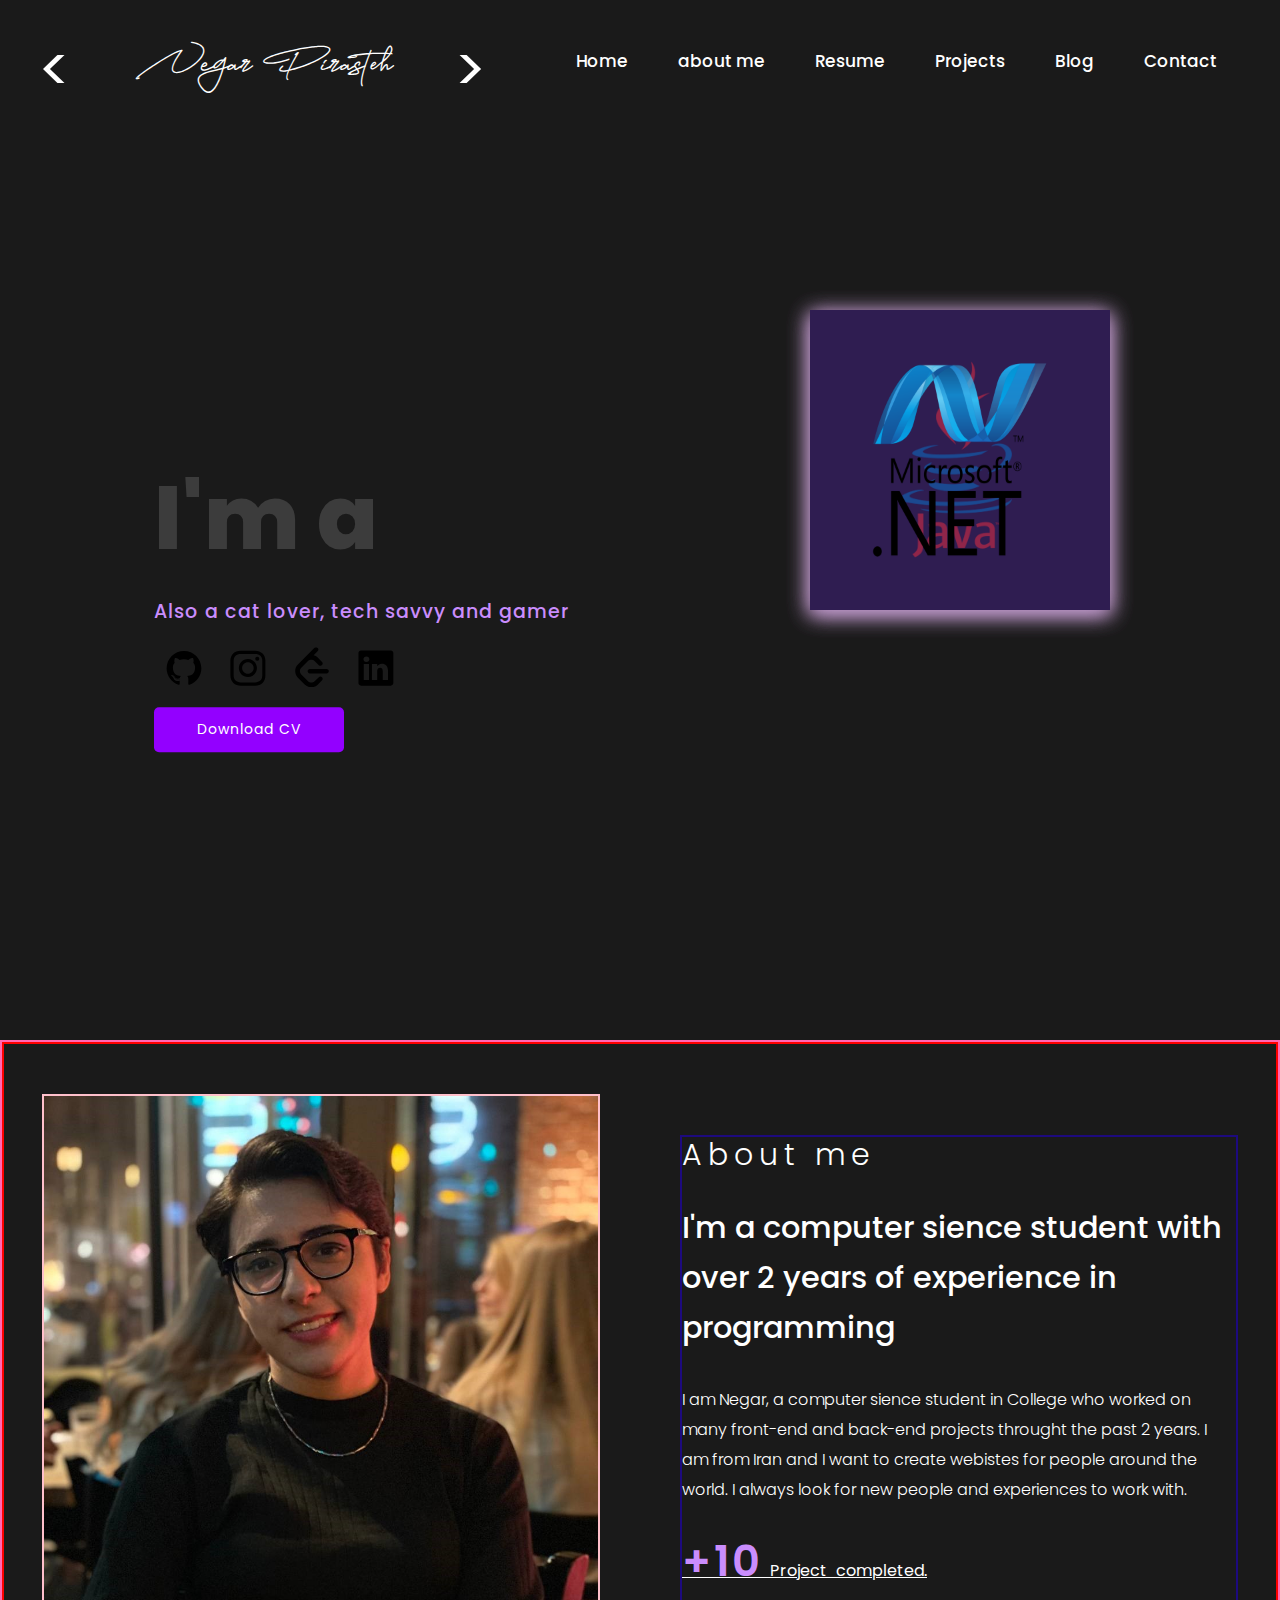
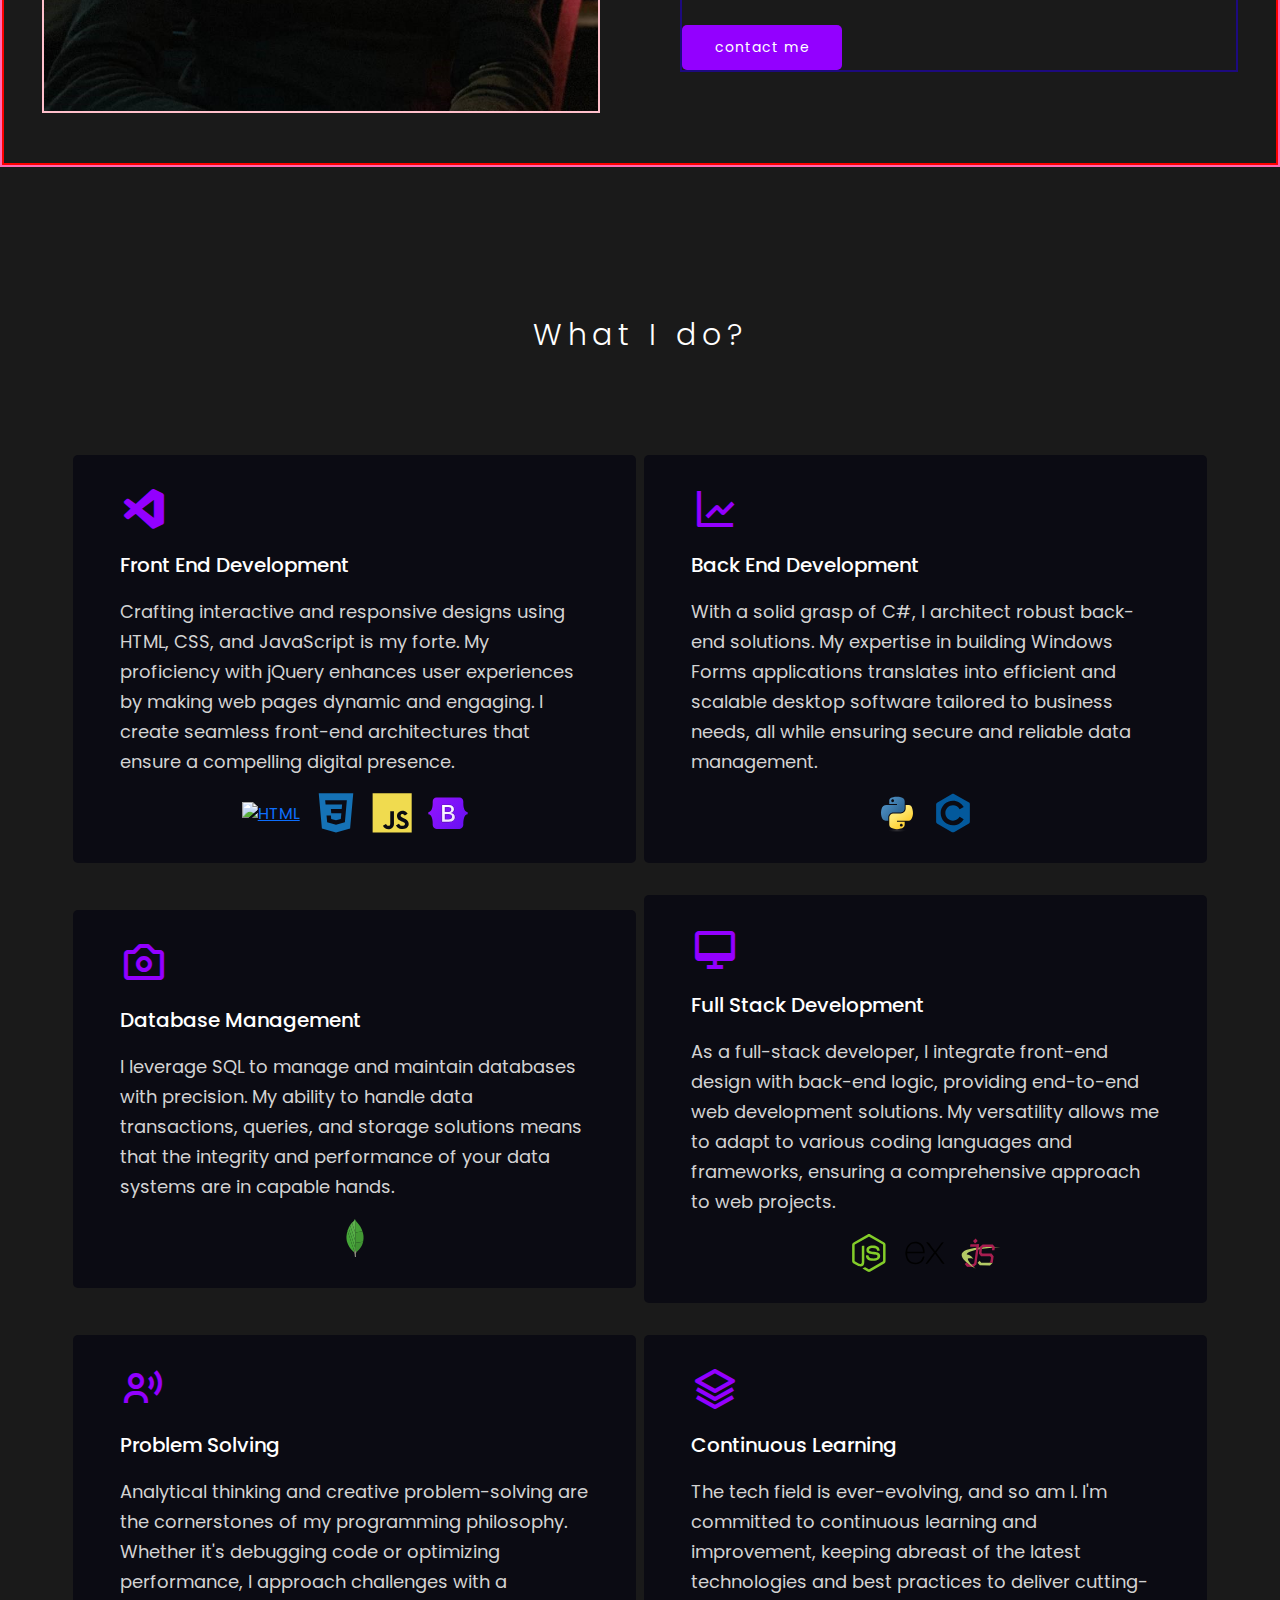
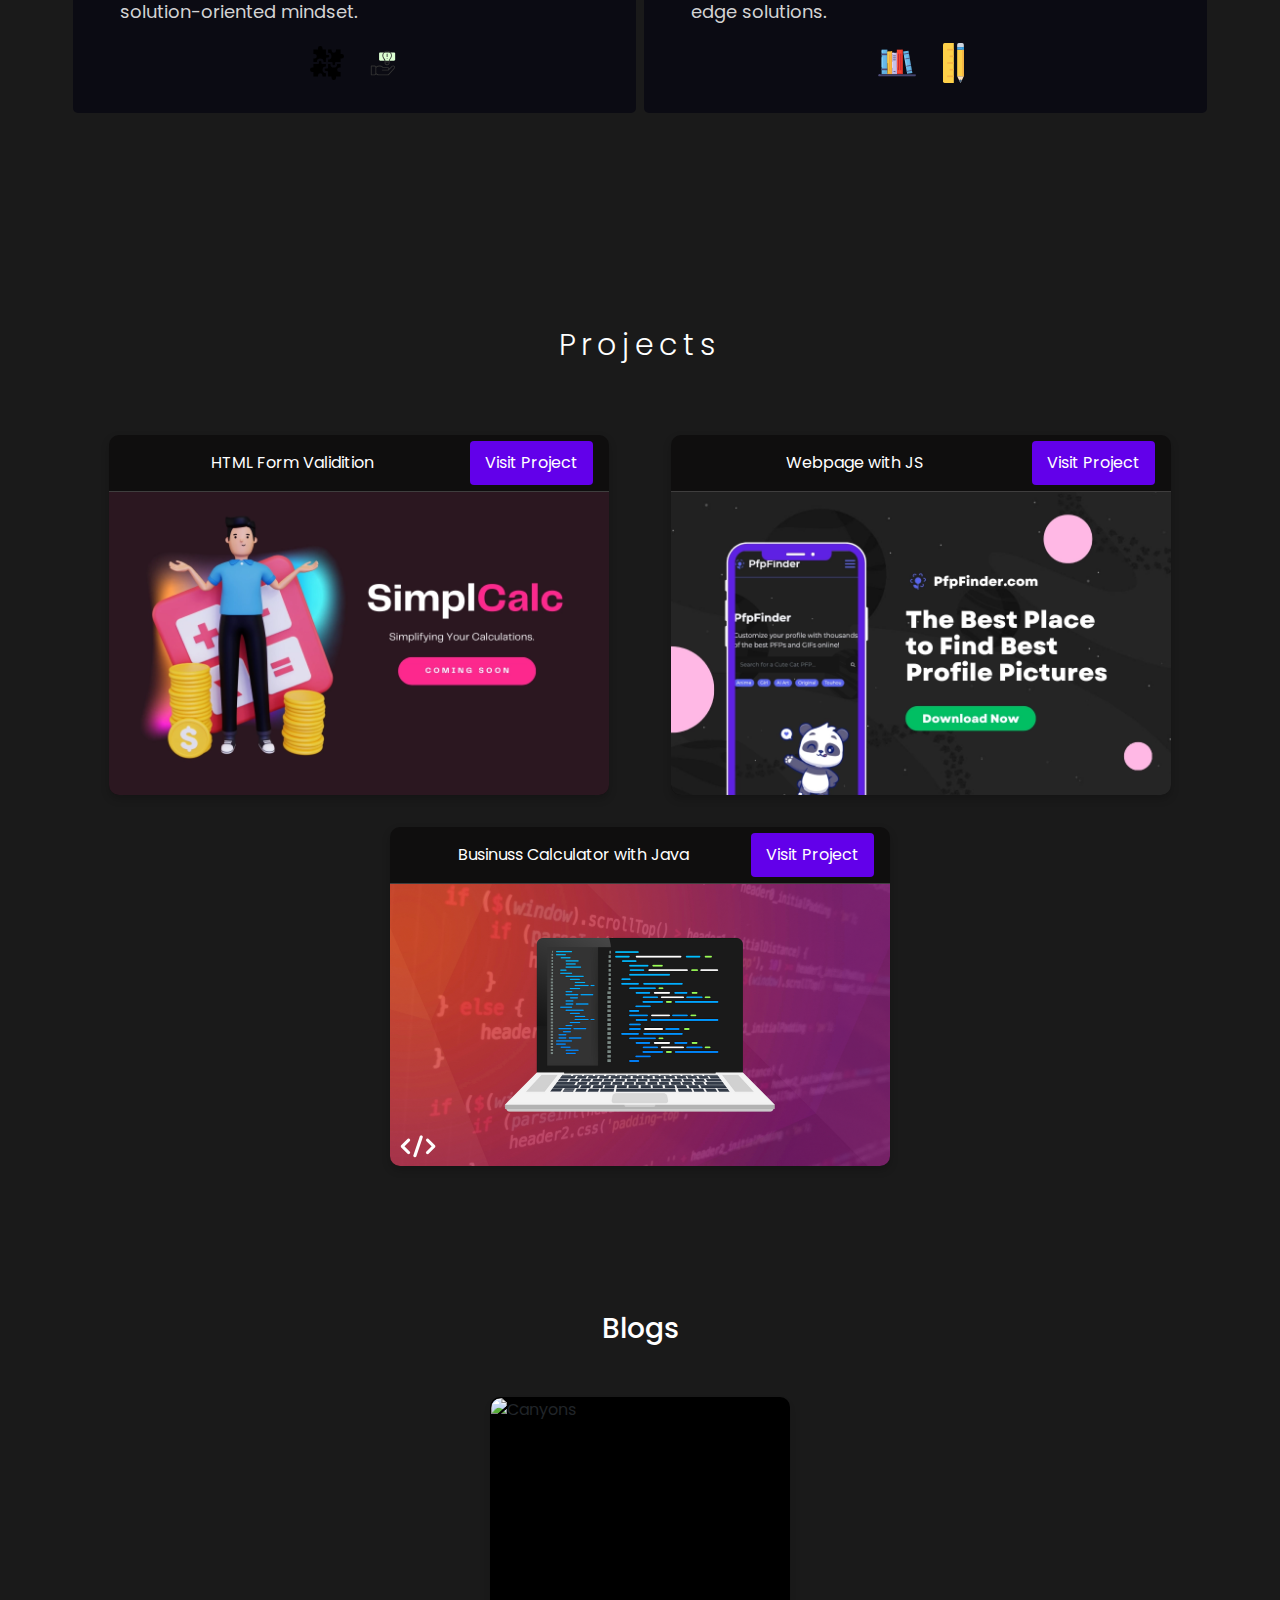
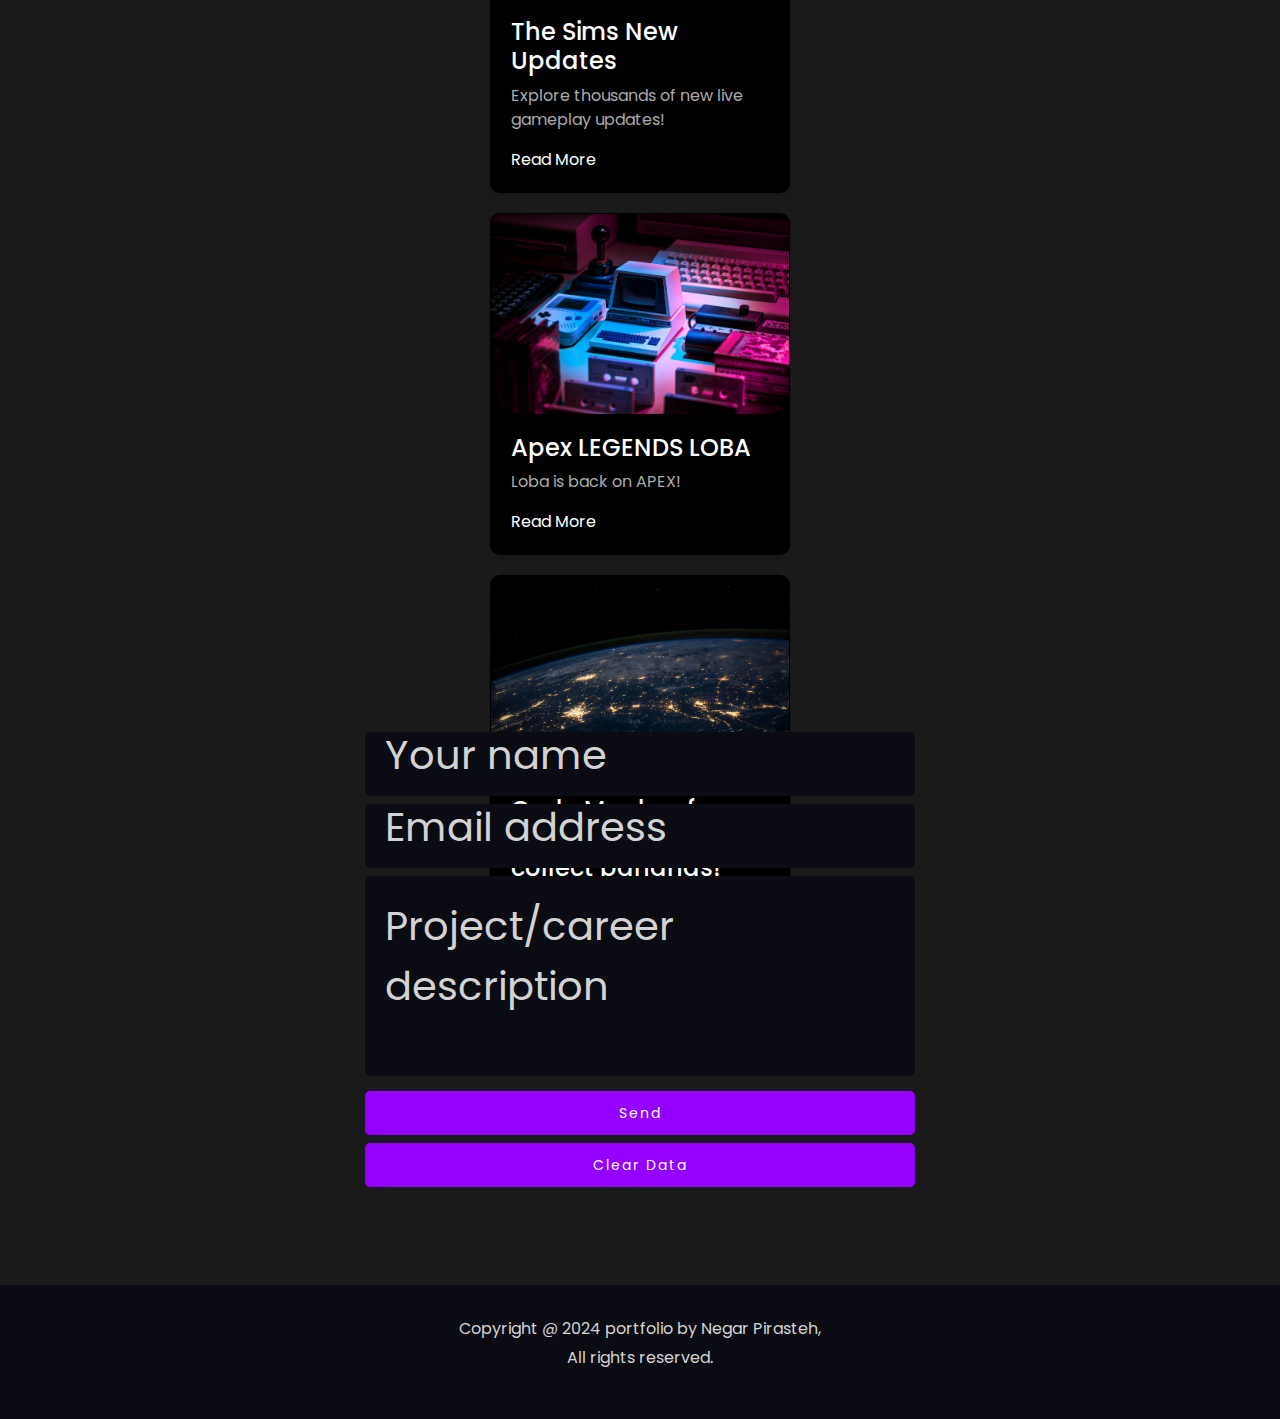
==== commit 9fdf1252: "Updating" ====
--- a/HTMLPage.html
+++ b/HTMLPage.html
@@ -108,11 +108,11 @@
   
           <div class="social-icons">
             <a href="https://github.com/negarprh" target="_blank"><img src="assets/images/icons/github.svg" alt="Github" /></a>
-            <a href="https://twitter.com/" target="_blank"><img src="assets/images/icons/twiterX.svg" alt="Twitter" /></a>
-            <a href="https://www.instagram.com/" target="_blank"><img src="assets/images/icons/instagram.svg" alt="Instagram" /></a>
-            <a href="https://www.youtube.com/" target="_blank"><img src="assets/images/icons/youtube.svg" alt="Youtube" /></a>
-            <a href="https://ca.linkedin.com/" target="_blank"><img src="assets/images/icons/linkdin.svg" alt="LinkedIn" /></a>
-            <a href="https://discord.com/" target="_blank"><img src="assets/images/icons/discord.svg" alt="Discord" /></a>
+            <!-- <a href="https://twitter.com/" target="_blank"><img src="assets/images/icons/twiterX.svg" alt="Twitter" /></a> -->
+            <a href="https://www.instagram.com/negar_tech/" target="_blank"><img src="assets/images/icons/instagram.svg" alt="Instagram" /></a>
+            <a href="https://leetcode.com/u/ngr_p/" target="_blank"><img src="assets/images/icons/leetcode.svg" alt="leetcode" /></a>
+            <a href="https://www.linkedin.com/in/negar-pirasteh/" target="_blank"><img src="assets/images/icons/linkdin.svg" alt="LinkedIn" /></a>
+            <!-- <a href="https://discord.com/" target="_blank"><img src="assets/images/icons/discord.svg" alt="Discord" /></a> -->
   
           </div>
   
@@ -143,32 +143,37 @@
       </div>
 
       <!-- top section animation -->
+
     <!--about me section-->
-
-    <section class="about" id="about">
-      <div class="about-img">
-        <img src="assets/images/negar2.jpg" />
-      </div>
-      <div class="about-text">
-        <h3>About me</h3>
-        <h2>
-          I'm a computer sience student with over 2 years of experience in
-          programming
-        </h2>
-        <p>
-          I am Negar, a computer sience student in College who worked on many
-          front-end and back-end projects throught the past 2 years. I am from
-          Iran and I want to create webistes for people around the world. I
-          always look for new people and experiences to work with.
-        </p>
-        <div class="count">
-          <a href="https://github.com/negarprh"><span> +10</span> Project completed.</a>
-        </div>
-        <div class="main-btn">
-          <a href="#contact" class="btn">contact me</a>
-        </div>
-      </div>
-    </section>
+    <div class="maman2">
+      <section class="about" id="about">
+
+        <div class="about-img">
+          <img src="assets/images/negar2.jpg" />
+        </div>
+
+        <div class="about-text">
+          <h3>About me</h3>
+          <h2>
+            I'm a computer sience student with over 2 years of experience in
+            programming
+          </h2>
+          <p>
+            I am Negar, a computer sience student in College who worked on many
+            front-end and back-end projects throught the past 2 years. I am from
+            Iran and I want to create webistes for people around the world. I
+            always look for new people and experiences to work with.
+          </p>
+          <div class="count">
+            <a href="https://github.com/negarprh"><span> +10</span> Project completed.</a>
+          </div>
+          <div class="main-btn">
+            <a href="#contact" class="btn">contact me</a>
+          </div>
+        </div>
+
+      </section>
+    </div>
 
     <!--about resume-->
     <section class="resume" id="resume">
--- a/assets/css/style.css
+++ b/assets/css/style.css
@@ -105,13 +105,14 @@
   position: relative;
   display: flex;
   flex-wrap: wrap;
+  /* border: 2px solid red; */
 }
 
 .hero {
   height: 100vh;
   width: 50%;
   background-color: var(--bg-color);
-  
+  /* border: 2px solid hotpink; */
   
 }
 
@@ -119,9 +120,11 @@
   width: 90px;
   height: auto;
   cursor: pointer;
+ 
 }
 .navbar{
   display: flex;
+ 
 }
 header {
   width: 100%;
@@ -130,7 +133,7 @@
   display: flex;
   align-items: center;
   justify-content: space-between;
-  padding-top: 35px;
+  /* padding-top: 35px; */
   padding-left: 12%;
   padding-right: 12%;
   
@@ -180,7 +183,7 @@
   color: #3c3c3c;
   font-weight: 800;
   line-height: 120px;
-  margin-top: 50px;
+  margin-top: 30px;
   
 }
 span{
@@ -194,7 +197,7 @@
   font-weight: 500;
   font-size: 22px;
   letter-spacing: 1px;
-  margin: 40px 0px;
+  margin: 20px 0px;
   
 }
 button {
@@ -322,17 +325,37 @@
       box-shadow: 4px 4px var(--main-color);
   }
 
+
+
+  .maman2{
+    position: relative;
+    display: flex;
+    flex-wrap: wrap;
+    border: 2px solid hotpink;
+  }
+
+
 .about{
   display: grid;
   grid-template-columns: repeat(2 ,2fr);
   grid-gap: 5rem;
   align-items: center;
+  border: 2px solid red;
+  
 }
 .about-img img {
   max-width: 100%;
   width: 580px;
   height: auto;
-}
+  border: 2px solid pink;
+
+}
+
+.about-text {
+  
+  border: 2px solid rgb(29, 10, 126);
+}
+
 .about-text h3{
   color: var(--text-color);
   font-size: 30px;
@@ -346,8 +369,9 @@
   font-weight: 500;
   font-size: 1.9rem;
   line-height: 1.2;
-  max-width: 470px;
+  max-width: 600px;
   margin-bottom: 2rem;
+  line-height: 50px;
 }
 .about-text p{
   max-width: 570px;
@@ -356,6 +380,7 @@
   margin-bottom: 1.5rem;
   line-height: 1.8rem;
   color: var(--text-color);
+  line-height: 30px;
 }
 .count {
   margin-bottom: 2rem;
--- a/assets/css/style.css
+++ b/assets/css/style.css
@@ -105,13 +105,14 @@
   position: relative;
   display: flex;
   flex-wrap: wrap;
+  /* border: 2px solid red; */
 }
 
 .hero {
   height: 100vh;
   width: 50%;
   background-color: var(--bg-color);
-  
+  /* border: 2px solid hotpink; */
   
 }
 
@@ -119,9 +120,11 @@
   width: 90px;
   height: auto;
   cursor: pointer;
+ 
 }
 .navbar{
   display: flex;
+ 
 }
 header {
   width: 100%;
@@ -130,7 +133,7 @@
   display: flex;
   align-items: center;
   justify-content: space-between;
-  padding-top: 35px;
+  /* padding-top: 35px; */
   padding-left: 12%;
   padding-right: 12%;
   
@@ -180,7 +183,7 @@
   color: #3c3c3c;
   font-weight: 800;
   line-height: 120px;
-  margin-top: 50px;
+  margin-top: 30px;
   
 }
 span{
@@ -194,7 +197,7 @@
   font-weight: 500;
   font-size: 22px;
   letter-spacing: 1px;
-  margin: 40px 0px;
+  margin: 20px 0px;
   
 }
 button {
@@ -322,17 +325,37 @@
       box-shadow: 4px 4px var(--main-color);
   }
 
+
+
+  .maman2{
+    position: relative;
+    display: flex;
+    flex-wrap: wrap;
+    border: 2px solid hotpink;
+  }
+
+
 .about{
   display: grid;
   grid-template-columns: repeat(2 ,2fr);
   grid-gap: 5rem;
   align-items: center;
+  border: 2px solid red;
+  
 }
 .about-img img {
   max-width: 100%;
   width: 580px;
   height: auto;
-}
+  border: 2px solid pink;
+
+}
+
+.about-text {
+  
+  border: 2px solid rgb(29, 10, 126);
+}
+
 .about-text h3{
   color: var(--text-color);
   font-size: 30px;
@@ -346,8 +369,9 @@
   font-weight: 500;
   font-size: 1.9rem;
   line-height: 1.2;
-  max-width: 470px;
+  max-width: 600px;
   margin-bottom: 2rem;
+  line-height: 50px;
 }
 .about-text p{
   max-width: 570px;
@@ -356,6 +380,7 @@
   margin-bottom: 1.5rem;
   line-height: 1.8rem;
   color: var(--text-color);
+  line-height: 30px;
 }
 .count {
   margin-bottom: 2rem;
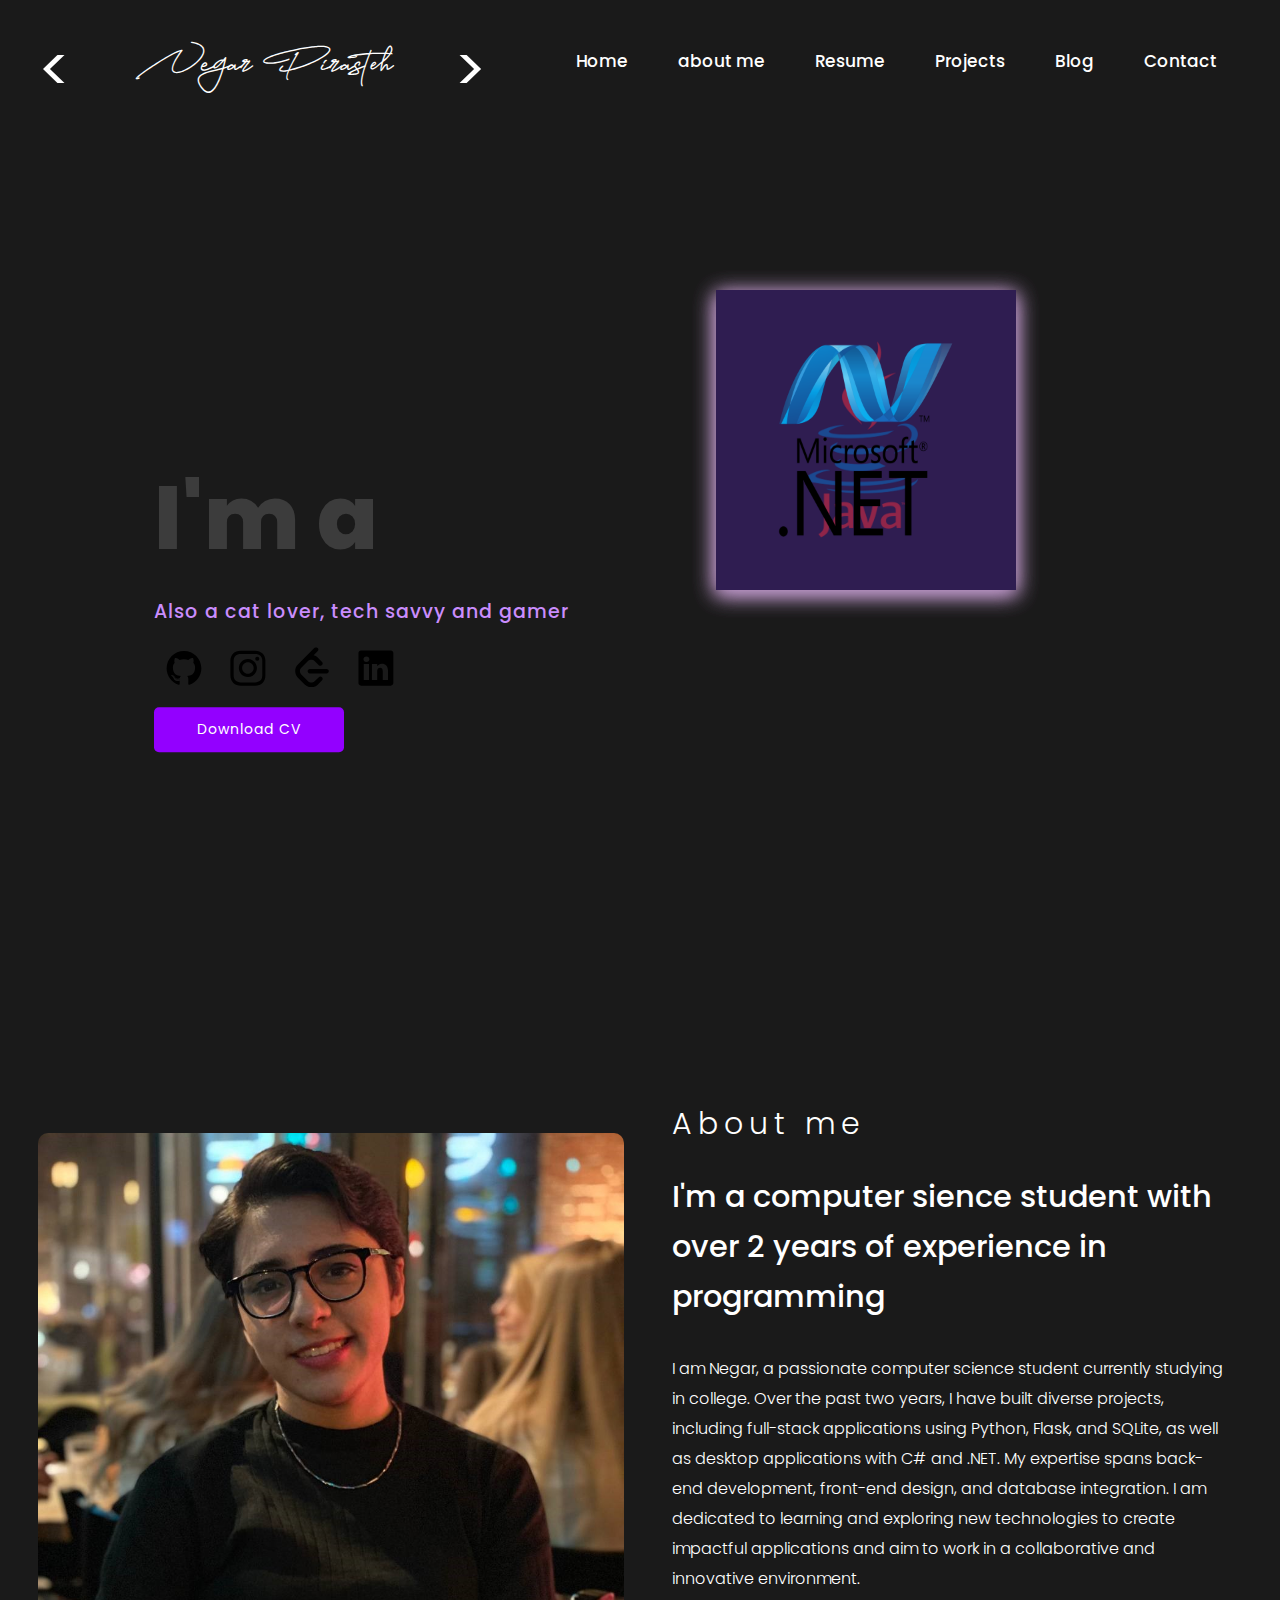
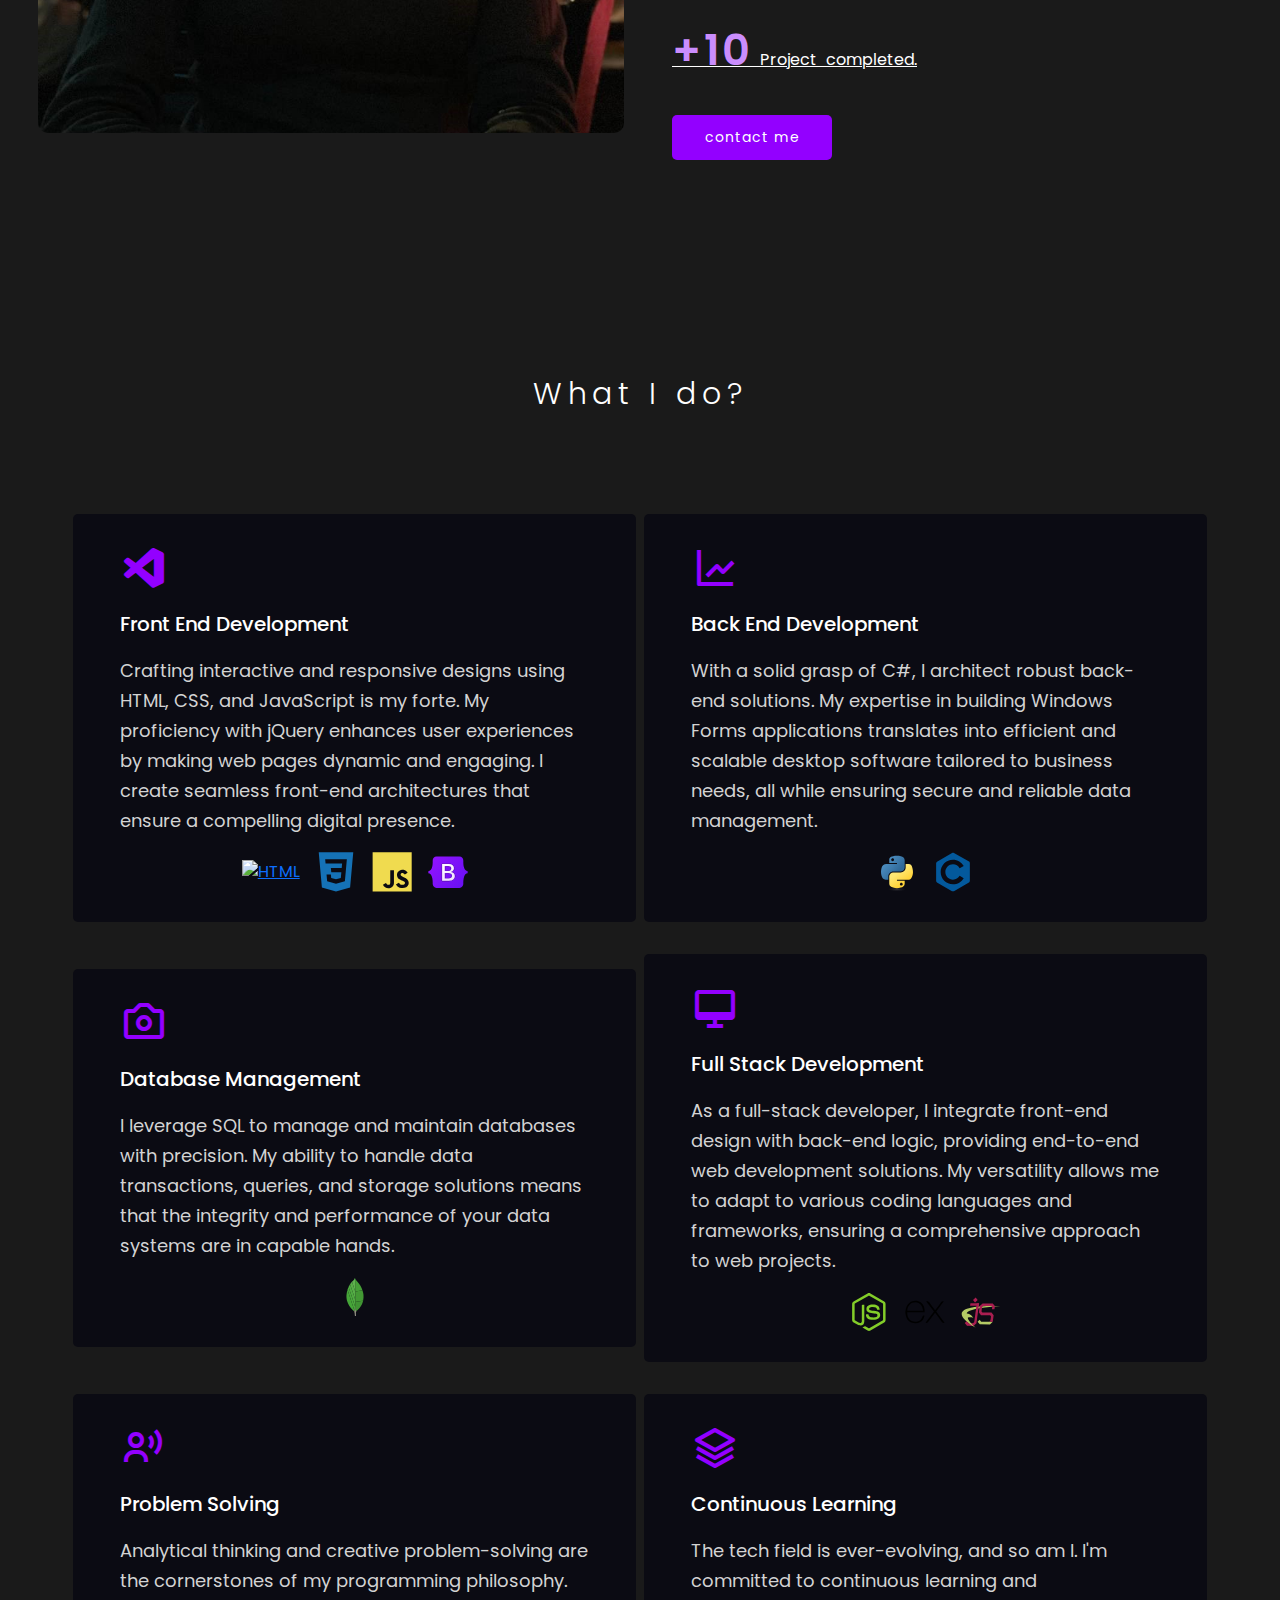
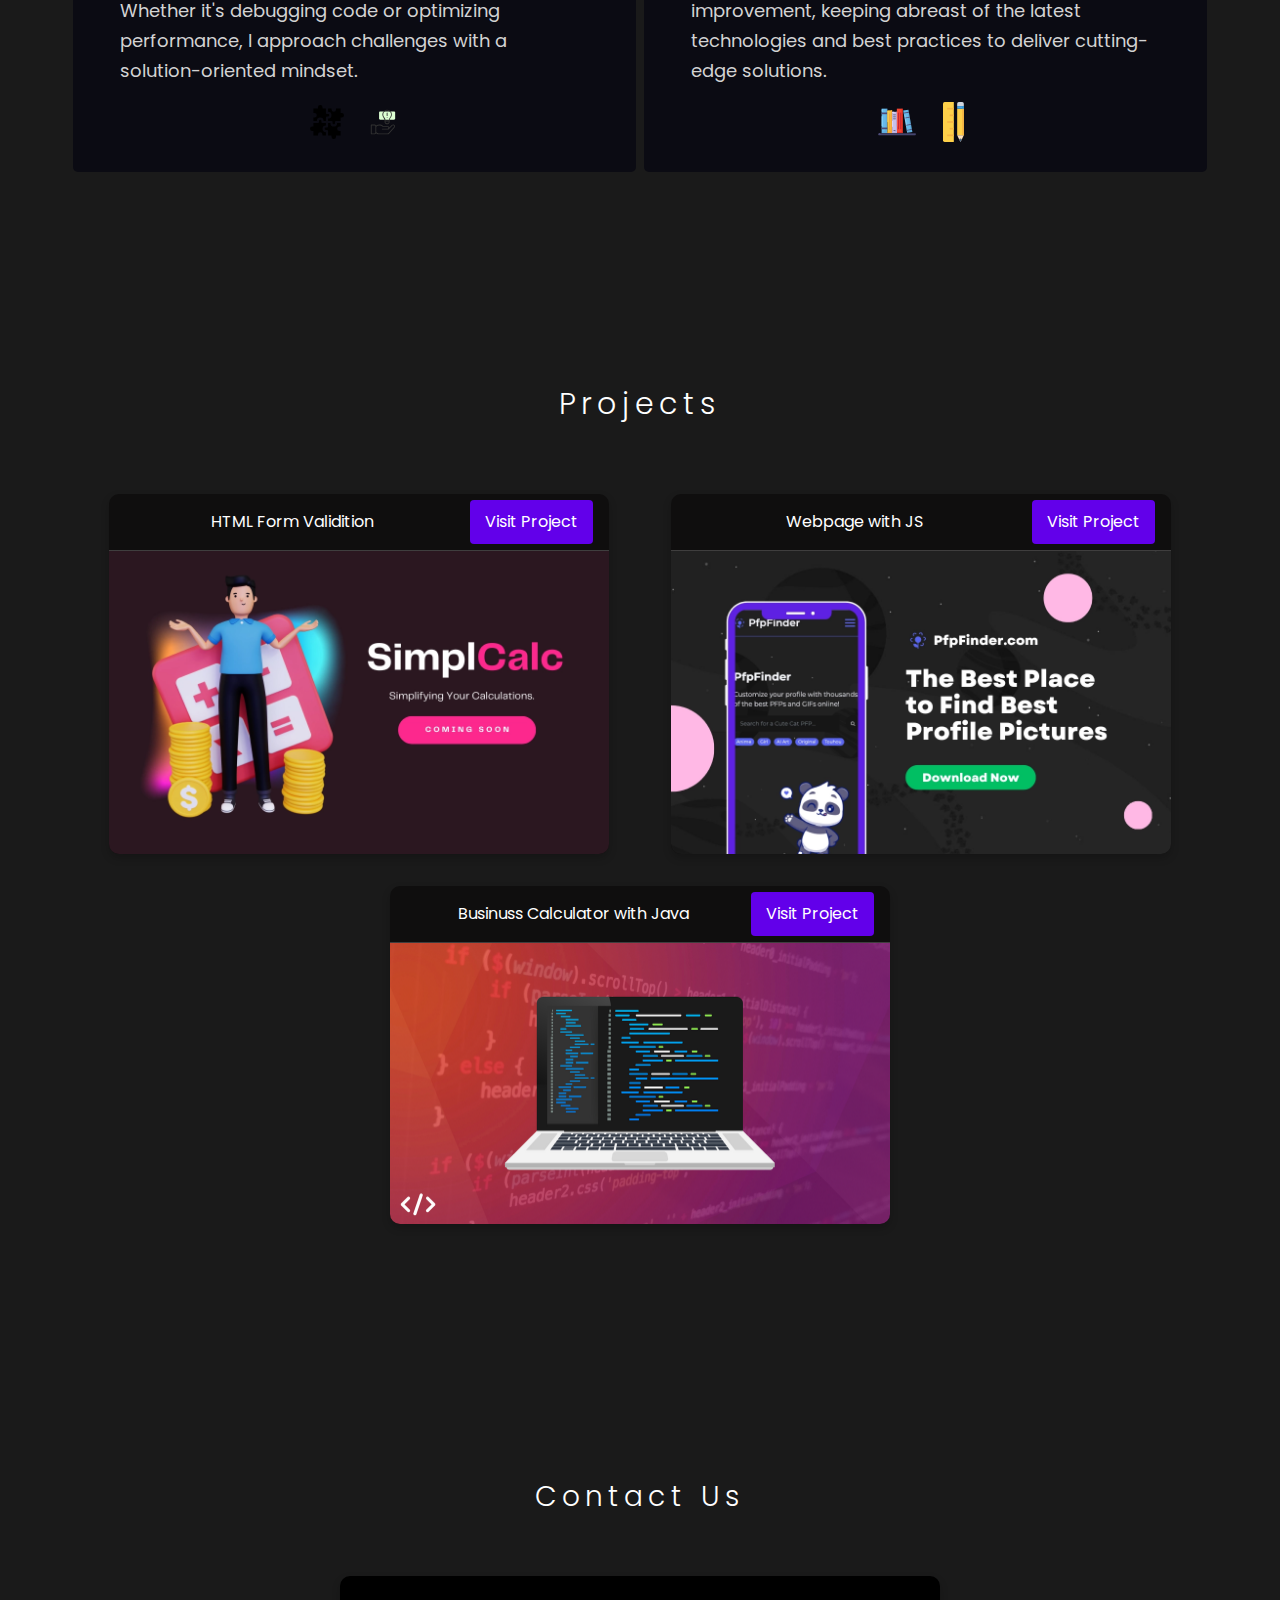
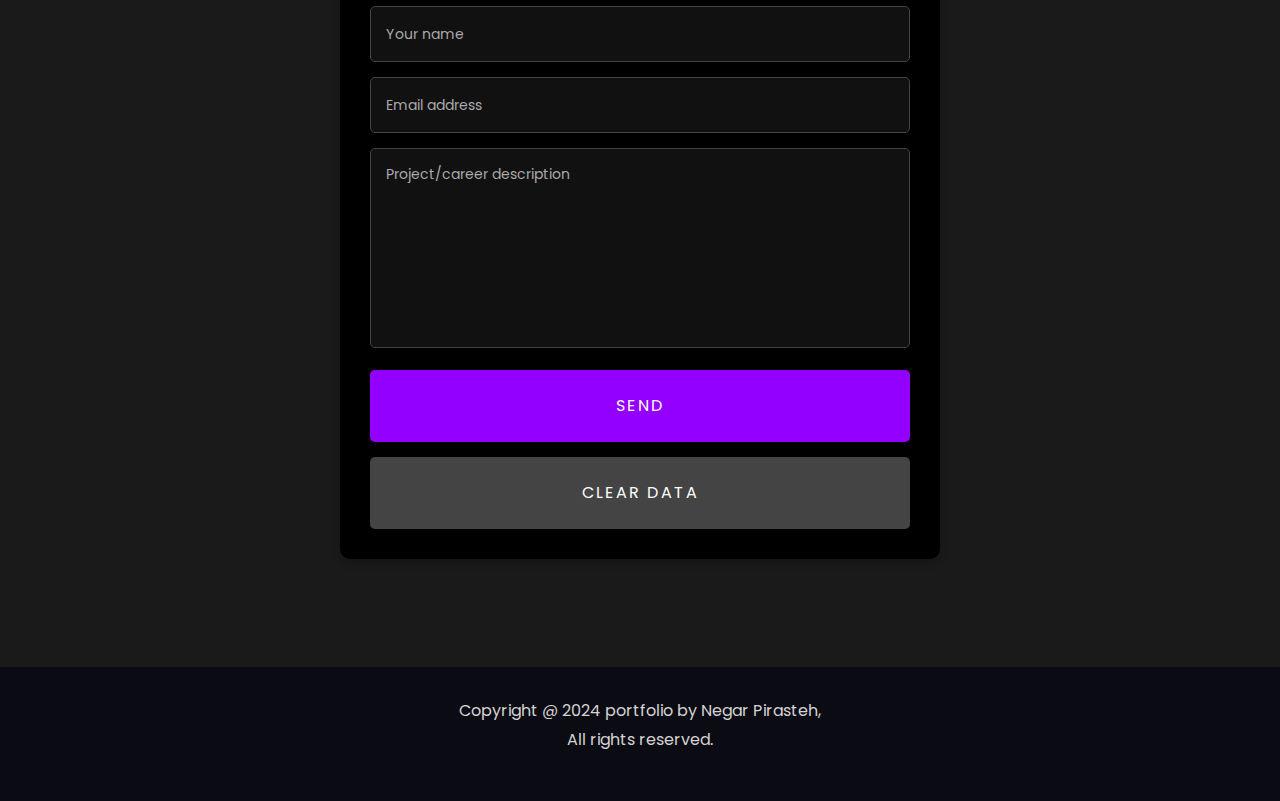
==== commit 58ad47dc: "Updating" ====
--- a/HTMLPage.html
+++ b/HTMLPage.html
@@ -159,10 +159,11 @@
             programming
           </h2>
           <p>
-            I am Negar, a computer sience student in College who worked on many
-            front-end and back-end projects throught the past 2 years. I am from
-            Iran and I want to create webistes for people around the world. I
-            always look for new people and experiences to work with.
+            I am Negar, a passionate computer science student currently studying in college. Over the past two years, 
+            I have built diverse projects, including full-stack applications using Python, Flask, and SQLite, 
+            as well as desktop applications with C# and .NET. My expertise spans back-end development, 
+            front-end design, and database integration. I am dedicated to learning and exploring new technologies to 
+            create impactful applications and aim to work in a collaborative and innovative environment.    
           </p>
           <div class="count">
             <a href="https://github.com/negarprh"><span> +10</span> Project completed.</a>
@@ -315,40 +316,36 @@
           </div>
     </section>
 
-    <section id="blog" >
+    <!-- <section id="blog">
       <h3 class="title">Blogs</h3>
- 
-    <div id="app" class="container">
-     
-        <div class="card" data-image="">
-            <img src="assets/images/blogs/Blog1.jpg" alt="Canyons">
-            <div class="card-content">
-                <h1>The Sims New Updates</h1>
-                <p>Explore thousands of new live gameplay updates!</p>
-                <a href="https://www.ea.com/games/the-sims/news?isLocalized=true" target="_blank">Read More</a>
-            </div>
-        </div>
-        <div class="card" data-image="">
-            <img src="assets/images/blogs/Blog2.jpg" alt="Beaches">
-            <div class="card-content">
-                <h1>Apex LEGENDS LOBA</h1>
-                <p>Loba is back on APEX!</p>
-                <a href="https://www.ea.com/games/apex-legends/about/characters/loba" target="_blank">Read More</a>
-            </div>
-        </div>
- 
-        <div class="card" data-image="">
-            <img src="assets/images/blogs/Blog3.jpg" alt="Lakes">
-            <div class="card-content">
-                <h1>Code Monkey for Programmers who collect bananas!</h1>
-                <p>CodeMonkey is an AWARD-WINNING online platform that teaches kids real coding languages.</p>
-                <a href="https://www.codemonkey.com/?utm_campaign=cm_gs_a_br_ca&utm_source=google&utm_medium=cpc&utm_content=344773604797&utm_adgroup=codemonkey_bm&utm_placement&gad_source=1&gclid=CjwKCAjwoa2xBhACEiwA1sb1BAsGGsWbNLDTumwT-AwonteBZbp_shgyRL9Yw32yhCr3PYK_WUqPqhoCqj4QAvD_BwE"
-                    target="_blank">Read More</a>
-            </div>
-        </div>
-    </div>
-    </section>
-
+      <div class="container">
+        <div class="card">
+          <img src="assets/images/blogs/Blog1.jpg" alt="Canyons">
+          <div class="card-content">
+            <h1>The Sims New Updates</h1>
+            <p>Explore thousands of new live gameplay updates!</p>
+            <a href="https://www.ea.com/games/the-sims/news?isLocalized=true" target="_blank">Read More</a>
+          </div>
+        </div>
+        <div class="card">
+          <img src="assets/images/blogs/Blog2.jpg" alt="Beaches">
+          <div class="card-content">
+            <h1>Apex LEGENDS LOBA</h1>
+            <p>Loba is back on APEX!</p>
+            <a href="https://www.ea.com/games/apex-legends/about/characters/loba" target="_blank">Read More</a>
+          </div>
+        </div>
+        <div class="card">
+          <img src="assets/images/blogs/Blog3.jpg" alt="Lakes">
+          <div class="card-content">
+            <h1>Code Monkey for Programmers who collect bananas!</h1>
+            <p>CodeMonkey is an AWARD-WINNING online platform that teaches kids real coding languages.</p>
+            <a href="https://www.codemonkey.com/" target="_blank">Read More</a>
+          </div>
+        </div>
+      </div>
+    </section> -->
+    
     
     <!--Contact me section -->
 
@@ -416,7 +413,7 @@
       });
     </script>
 
-    <script>
+    <!-- <script>
 $(document).ready(function() {
     $(".team-carousel").owlCarousel({
         loop: true,
@@ -440,7 +437,7 @@
         }
     });
 });
-</script>
+</script> -->
 
 
 <button id="back-to-top" title="Back to Top" style="display: none;">
--- a/assets/css/style.css
+++ b/assets/css/style.css
@@ -327,76 +327,73 @@
 
 
 
-  .maman2{
-    position: relative;
-    display: flex;
-    flex-wrap: wrap;
-    border: 2px solid hotpink;
-  }
-
-
-.about{
-  display: grid;
-  grid-template-columns: repeat(2 ,2fr);
-  grid-gap: 5rem;
-  align-items: center;
-  border: 2px solid red;
-  
-}
-.about-img img {
-  max-width: 100%;
-  width: 580px;
-  height: auto;
-  border: 2px solid pink;
-
-}
-
-.about-text {
-  
-  border: 2px solid rgb(29, 10, 126);
-}
-
-.about-text h3{
-  color: var(--text-color);
-  font-size: 30px;
-  font-weight: 300;
-  letter-spacing: 6px;
-  margin: 0 0 30px;
-  
-}
-.about-text h2{
-  margin-bottom: 0.5rem;
-  font-weight: 500;
-  font-size: 1.9rem;
-  line-height: 1.2;
-  max-width: 600px;
-  margin-bottom: 2rem;
-  line-height: 50px;
-}
-.about-text p{
-  max-width: 570px;
-  font-size: 1rem;
-  font-weight: 300;
-  margin-bottom: 1.5rem;
-  line-height: 1.8rem;
-  color: var(--text-color);
-  line-height: 30px;
-}
-.count {
-  margin-bottom: 2rem;
- 
-}
-.about-text .count a{
-  color: var(--text-color);
-  margin-right: 20px;
-  word-spacing: 5px;
-}
-.count span{
-  color: var(--third-main-color);
-  font-size: 2.7rem;
-  font-weight: 600;
-}
-
+  .about {
+    display: grid;
+    grid-template-columns: 1fr 1fr; /* Two equal columns */
+    align-items: center;
+    gap: 2rem; /* Adjust gap as needed */
+    border: none; /* Remove debug border if no longer needed */
+  }
+  
+  .about-img img {
+    max-width: 100%;
+    width: 600px; /* Adjust width as needed */
+    height: 600px; /* Adjust height to make it less long */
+    object-fit: cover; /* Ensures the image fits nicely */
+    border-radius: 10px; /* Optional for rounded edges */
+    
+  }
+  
+  
+  .about-text {
+    padding: 1rem; /* Add some padding for text readability */
+    color: var(--text-color);
+  }
+  
+  .about-text h3 {
+    color: var(--text-color);
+    font-size: 30px;
+    font-weight: 300;
+    letter-spacing: 6px;
+    margin: 0 0 30px;
+  }
+  
+  .about-text h2 {
+    margin-bottom: 0.5rem;
+    font-weight: 500;
+    font-size: 1.9rem;
+    line-height: 1.2;
+    max-width: 600px;
+    margin-bottom: 2rem;
+    line-height: 50px;
+  }
+  
+  .about-text p {
+    max-width: 570px;
+    font-size: 1rem;
+    font-weight: 300;
+    margin-bottom: 1.5rem;
+    line-height: 1.8rem;
+    color: var(--text-color);
+    line-height: 30px;
+  }
+  
+  .count {
+    margin-bottom: 2rem;
+  }
+  
+  .about-text .count a {
+    color: var(--text-color);
+    margin-right: 20px;
+    word-spacing: 5px;
+  }
+  
+  .count span {
+    color: var(--third-main-color);
+    font-size: 2.7rem;
+    font-weight: 600;
+  }
+  
 .main-btn .btn {
   margin-right: 20px;
 
@@ -471,7 +468,7 @@
     height: auto; 
   }
   
-
+/* 
 
 
 .contact-form{
@@ -486,7 +483,7 @@
   position: relative;
   width: 550px;
 
-}
+} */
 
 form input,
 form textarea{
@@ -660,7 +657,9 @@
 
 
 
-
+/* .maman3{
+  border: 2px solid pink;
+}
 
 .container {
   display: flex;
@@ -721,14 +720,107 @@
 .card-content a:hover {
   text-decoration: underline; 
 }
-
-
+ */
+
+
+
+
+
+/* Contact Me Section */
+section.contact {
+  padding: 60px 0;
+  background: var(--bg-color); /* Matches the portfolio theme */
+}
+
+.contact .center {
+  margin-bottom: 30px;
+}
+
+.contact .center h3 {
+  text-align: center;
+  font-size: 28px;
+  color: var(--text-color);
+}
+
+.contact-form {
+  display: flex;
+  justify-content: center;
+  margin-top: 20px;
+}
+
+.contact-form form {
+  width: 100%;
+  max-width: 600px; /* Ensures the form does not stretch too wide */
+  background: #000; /* Background color for the form */
+  padding: 30px;
+  border-radius: 10px;
+  box-shadow: 0 4px 8px rgba(0, 0, 0, 0.2); /* Adds subtle shadow */
+}
+
+form input,
+form textarea {
+  width: 100%; /* Ensures inputs take full width */
+  margin-bottom: 15px;
+  padding: 15px;
+  border: 1px solid #444;
+  background: #111; /* Matches dark theme */
+  color: #fff;
+  border-radius: 5px;
+}
+
+form input::placeholder,
+form textarea::placeholder {
+  color: #777; /* Lighter text for placeholders */
+}
+
+form .send-btn {
+  display: block;
+  width: 100%;
+  padding: 15px;
+  background: var(--button-bg-color); /* Button color */
+  color: #fff;
+  border: none;
+  border-radius: 5px;
+  cursor: pointer;
+  text-transform: uppercase;
+  font-size: 16px;
+}
+
+form .send-btn:hover {
+  background: var(--button-hover-bg-color); /* Hover effect */
+  transform: translateY(-2px); /* Slight lift on hover */
+}
 
 #clearData {
-  
-  padding: 0px 25px; 
-  width: 550px;
-
+  margin-top: 10px;
+  width: 100%; /* Same width as the send button */
+  padding: 15px;
+  background: #444; /* Neutral color for clear button */
+  color: #fff;
+  border: none;
+  border-radius: 5px;
+  cursor: pointer;
+}
+
+#clearData:hover {
+  background: #555; /* Darker hover effect */
+}
+
+form input::placeholder,
+form textarea::placeholder {
+  color: #aaa; /* Make placeholder text lighter and subtle */
+  font-size: 14px; /* Slightly smaller font size for placeholders */
+}
+@media (max-width: 768px) {
+  .contact-form form {
+    padding: 20px;
+  }
+
+  form .send-btn,
+  #clearData {
+    padding: 12px;
+    font-size: 14px;
+  }
 }
 
 
--- a/assets/css/style.css
+++ b/assets/css/style.css
@@ -327,76 +327,73 @@
 
 
 
-  .maman2{
-    position: relative;
-    display: flex;
-    flex-wrap: wrap;
-    border: 2px solid hotpink;
-  }
-
-
-.about{
-  display: grid;
-  grid-template-columns: repeat(2 ,2fr);
-  grid-gap: 5rem;
-  align-items: center;
-  border: 2px solid red;
-  
-}
-.about-img img {
-  max-width: 100%;
-  width: 580px;
-  height: auto;
-  border: 2px solid pink;
-
-}
-
-.about-text {
-  
-  border: 2px solid rgb(29, 10, 126);
-}
-
-.about-text h3{
-  color: var(--text-color);
-  font-size: 30px;
-  font-weight: 300;
-  letter-spacing: 6px;
-  margin: 0 0 30px;
-  
-}
-.about-text h2{
-  margin-bottom: 0.5rem;
-  font-weight: 500;
-  font-size: 1.9rem;
-  line-height: 1.2;
-  max-width: 600px;
-  margin-bottom: 2rem;
-  line-height: 50px;
-}
-.about-text p{
-  max-width: 570px;
-  font-size: 1rem;
-  font-weight: 300;
-  margin-bottom: 1.5rem;
-  line-height: 1.8rem;
-  color: var(--text-color);
-  line-height: 30px;
-}
-.count {
-  margin-bottom: 2rem;
- 
-}
-.about-text .count a{
-  color: var(--text-color);
-  margin-right: 20px;
-  word-spacing: 5px;
-}
-.count span{
-  color: var(--third-main-color);
-  font-size: 2.7rem;
-  font-weight: 600;
-}
-
+  .about {
+    display: grid;
+    grid-template-columns: 1fr 1fr; /* Two equal columns */
+    align-items: center;
+    gap: 2rem; /* Adjust gap as needed */
+    border: none; /* Remove debug border if no longer needed */
+  }
+  
+  .about-img img {
+    max-width: 100%;
+    width: 600px; /* Adjust width as needed */
+    height: 600px; /* Adjust height to make it less long */
+    object-fit: cover; /* Ensures the image fits nicely */
+    border-radius: 10px; /* Optional for rounded edges */
+    
+  }
+  
+  
+  .about-text {
+    padding: 1rem; /* Add some padding for text readability */
+    color: var(--text-color);
+  }
+  
+  .about-text h3 {
+    color: var(--text-color);
+    font-size: 30px;
+    font-weight: 300;
+    letter-spacing: 6px;
+    margin: 0 0 30px;
+  }
+  
+  .about-text h2 {
+    margin-bottom: 0.5rem;
+    font-weight: 500;
+    font-size: 1.9rem;
+    line-height: 1.2;
+    max-width: 600px;
+    margin-bottom: 2rem;
+    line-height: 50px;
+  }
+  
+  .about-text p {
+    max-width: 570px;
+    font-size: 1rem;
+    font-weight: 300;
+    margin-bottom: 1.5rem;
+    line-height: 1.8rem;
+    color: var(--text-color);
+    line-height: 30px;
+  }
+  
+  .count {
+    margin-bottom: 2rem;
+  }
+  
+  .about-text .count a {
+    color: var(--text-color);
+    margin-right: 20px;
+    word-spacing: 5px;
+  }
+  
+  .count span {
+    color: var(--third-main-color);
+    font-size: 2.7rem;
+    font-weight: 600;
+  }
+  
 .main-btn .btn {
   margin-right: 20px;
 
@@ -471,7 +468,7 @@
     height: auto; 
   }
   
-
+/* 
 
 
 .contact-form{
@@ -486,7 +483,7 @@
   position: relative;
   width: 550px;
 
-}
+} */
 
 form input,
 form textarea{
@@ -660,7 +657,9 @@
 
 
 
-
+/* .maman3{
+  border: 2px solid pink;
+}
 
 .container {
   display: flex;
@@ -721,14 +720,107 @@
 .card-content a:hover {
   text-decoration: underline; 
 }
-
-
+ */
+
+
+
+
+
+/* Contact Me Section */
+section.contact {
+  padding: 60px 0;
+  background: var(--bg-color); /* Matches the portfolio theme */
+}
+
+.contact .center {
+  margin-bottom: 30px;
+}
+
+.contact .center h3 {
+  text-align: center;
+  font-size: 28px;
+  color: var(--text-color);
+}
+
+.contact-form {
+  display: flex;
+  justify-content: center;
+  margin-top: 20px;
+}
+
+.contact-form form {
+  width: 100%;
+  max-width: 600px; /* Ensures the form does not stretch too wide */
+  background: #000; /* Background color for the form */
+  padding: 30px;
+  border-radius: 10px;
+  box-shadow: 0 4px 8px rgba(0, 0, 0, 0.2); /* Adds subtle shadow */
+}
+
+form input,
+form textarea {
+  width: 100%; /* Ensures inputs take full width */
+  margin-bottom: 15px;
+  padding: 15px;
+  border: 1px solid #444;
+  background: #111; /* Matches dark theme */
+  color: #fff;
+  border-radius: 5px;
+}
+
+form input::placeholder,
+form textarea::placeholder {
+  color: #777; /* Lighter text for placeholders */
+}
+
+form .send-btn {
+  display: block;
+  width: 100%;
+  padding: 15px;
+  background: var(--button-bg-color); /* Button color */
+  color: #fff;
+  border: none;
+  border-radius: 5px;
+  cursor: pointer;
+  text-transform: uppercase;
+  font-size: 16px;
+}
+
+form .send-btn:hover {
+  background: var(--button-hover-bg-color); /* Hover effect */
+  transform: translateY(-2px); /* Slight lift on hover */
+}
 
 #clearData {
-  
-  padding: 0px 25px; 
-  width: 550px;
-
+  margin-top: 10px;
+  width: 100%; /* Same width as the send button */
+  padding: 15px;
+  background: #444; /* Neutral color for clear button */
+  color: #fff;
+  border: none;
+  border-radius: 5px;
+  cursor: pointer;
+}
+
+#clearData:hover {
+  background: #555; /* Darker hover effect */
+}
+
+form input::placeholder,
+form textarea::placeholder {
+  color: #aaa; /* Make placeholder text lighter and subtle */
+  font-size: 14px; /* Slightly smaller font size for placeholders */
+}
+@media (max-width: 768px) {
+  .contact-form form {
+    padding: 20px;
+  }
+
+  form .send-btn,
+  #clearData {
+    padding: 12px;
+    font-size: 14px;
+  }
 }
 
 
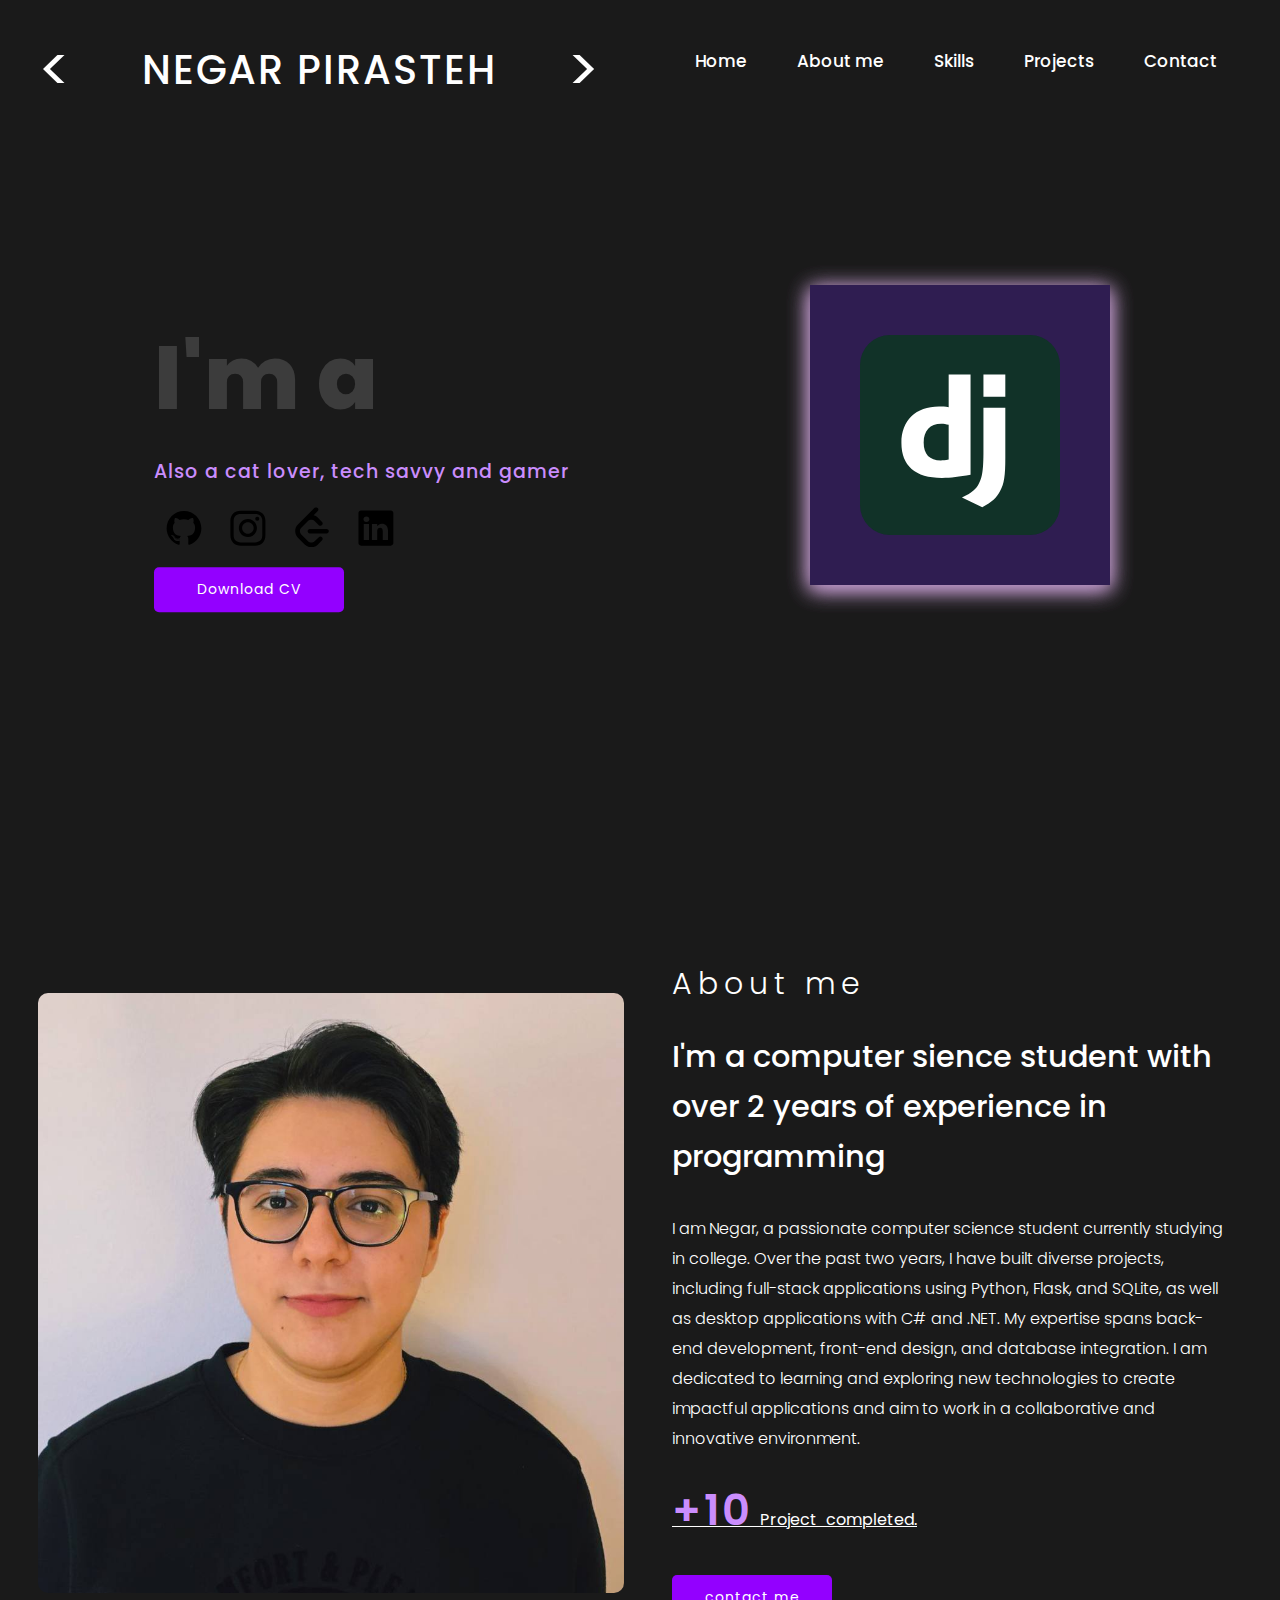
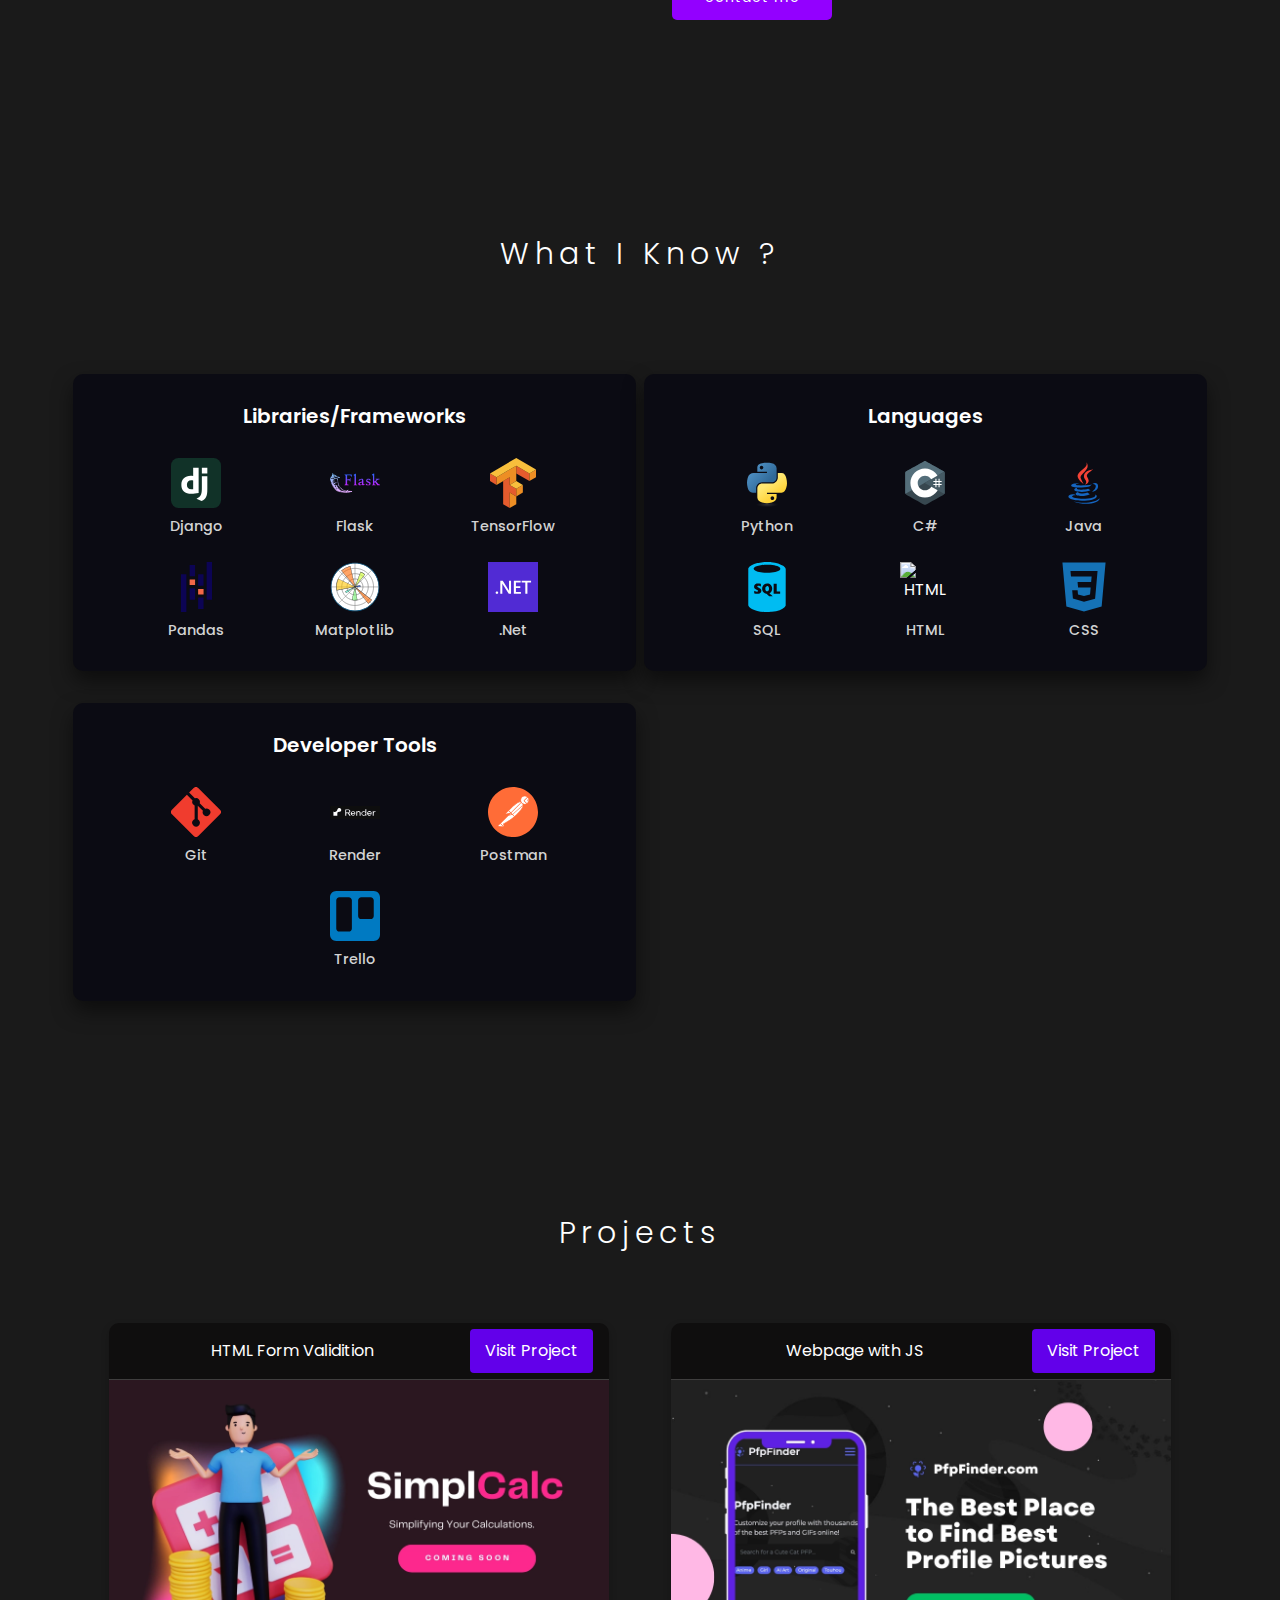
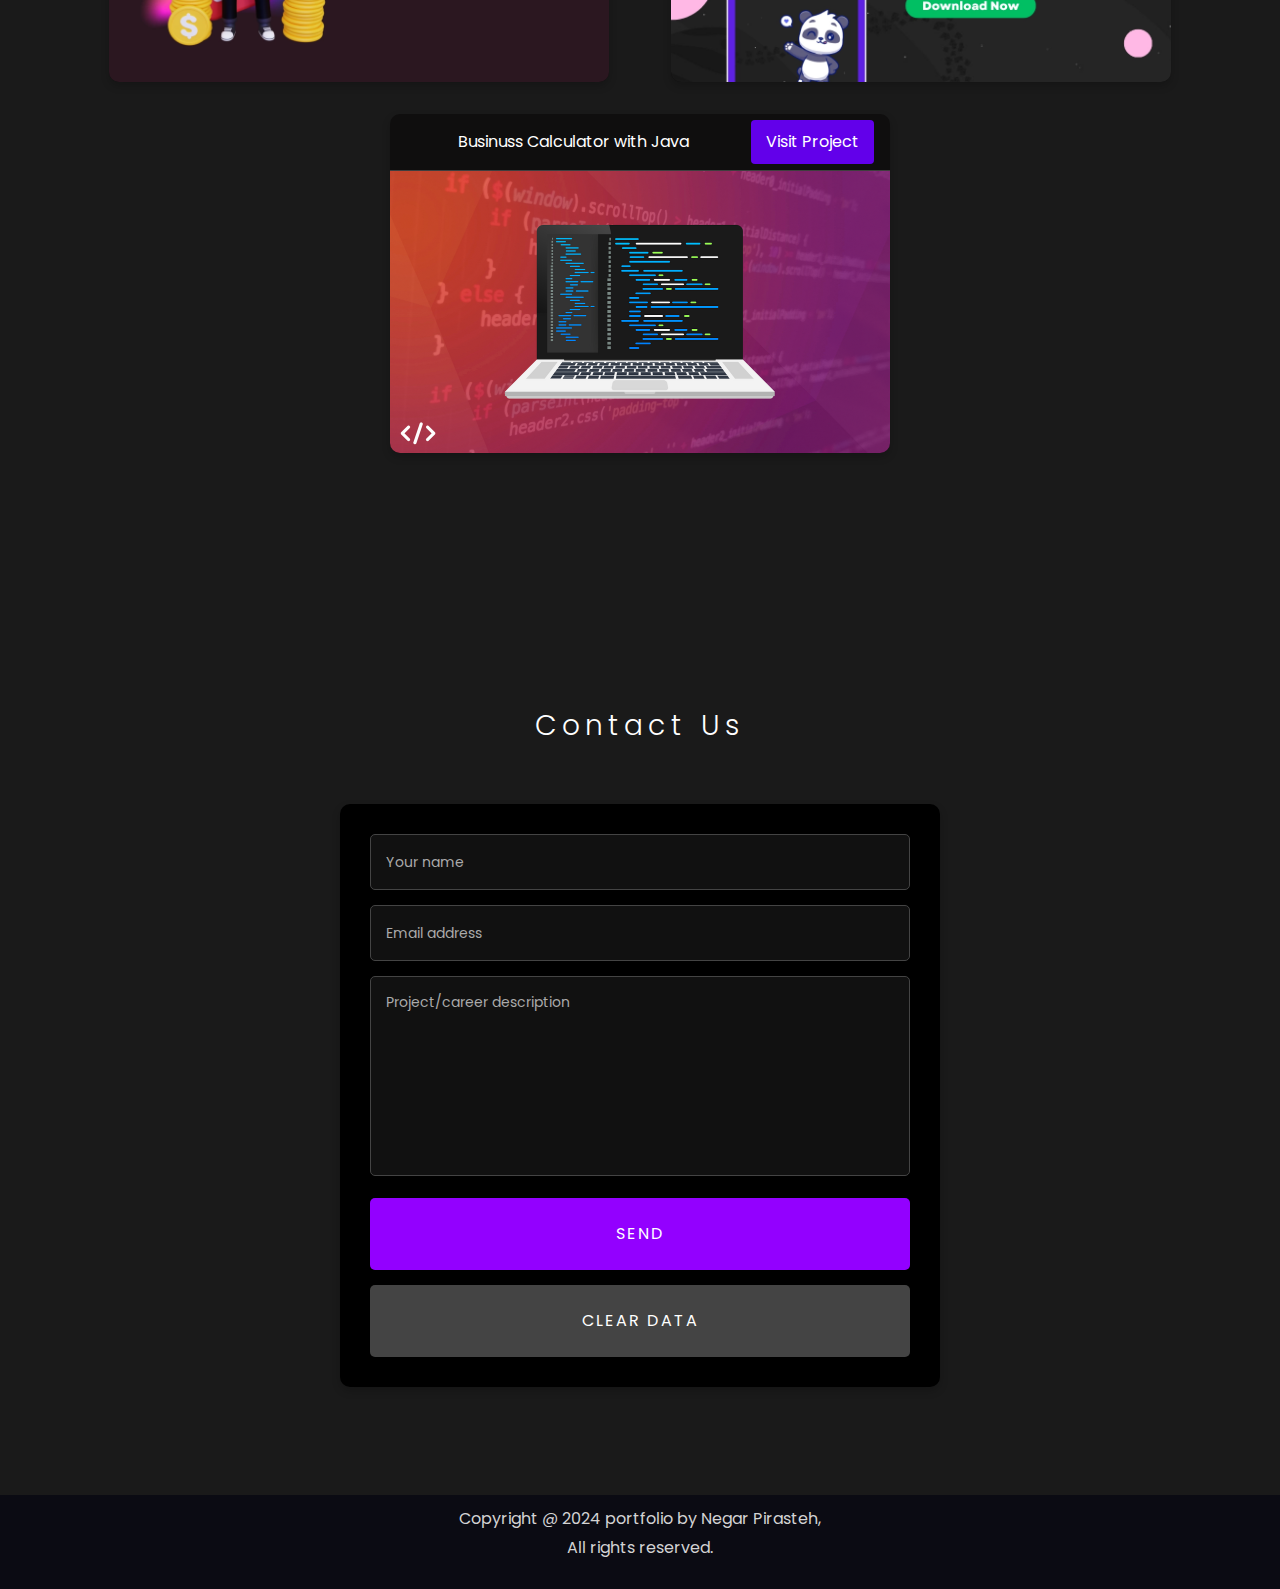
==== commit f1ade04f: "In Progress" ====
--- a/HTMLPage.html
+++ b/HTMLPage.html
@@ -41,15 +41,7 @@
     <link href="assets/css/bootstrap.min.css" rel="stylesheet">
     <link href="assets/css/bootstrap-icons.min.css" rel="stylesheet">
     <link href="assets/css/style.css" rel="stylesheet">
-  
-    <!-- Preload Important resources -->
-    <link href="assets/css/aos.css" rel="preload" as="style">
-    <link href="assets/css/owl.carousel.min.css" rel="preload" as="style">
-    <link href="assets/css/bootstrap.min.css" rel="preload" as="style">
-    <link href="assets/css/bootstrap-icons.min.css" rel="preload" as="style">
-    <link href="assets/css/style.css" rel="preload" as="style">
-  
-
+ 
     <!--UNICONS-->
     <link
       rel="stylesheet"
@@ -82,16 +74,19 @@
   <body>
     
       <header>
+        
         <span> &lt;</span>
-        <div class="logo-signature">Negar Pirasteh</div> <span> > </span>
+        <div class="logo-signature">Negar Pirasteh</div> 
+        <span> &gt;</span>
+
 
         <div class="bx bx-menu" id="menu-icon"></div>
         <ul class="navbar">
           <li><a href="#home">Home</a></li>
-          <li><a href="#about">about me</a></li>
-          <li><a href="#resume">Resume</a></li>
+          <li><a href="#about">About me</a></li>
+          <li><a href="#resume">Skills</a></li>
           <li><a href="#specialties">Projects</a></li>
-          <li><a href="#blog">Blog</a></li>
+          <!-- <li><a href="#blog">Blog</a></li> -->
           <li><a href="#contact">Contact</a></li>
         </ul>
        
@@ -131,7 +126,7 @@
   
       <div class="container">
         <div class="cube">
-          <div><img src="assets/images/7.png" alt=""></div>
+          <div><img src="assets/images/skills/django.svg" alt=""></div>
           <div><img src="assets/images/2.png" alt=""></div>
           <div><img src="assets/images/3.png" alt=""></div>
           <div><img src="assets/images/4.png" alt=""></div>
@@ -149,7 +144,7 @@
       <section class="about" id="about">
 
         <div class="about-img">
-          <img src="assets/images/negar2.jpg" />
+          <img src="assets/images/negarabout.jpg" />
         </div>
 
         <div class="about-text">
@@ -179,103 +174,104 @@
     <!--about resume-->
     <section class="resume" id="resume">
       <div class="center">
-        <h3>What I do?</h3>
+        <h3>What I Know ?</h3>
       </div>
       <div class="resume-content">
+
+
+        
+
         <div class="row">
-          <i class="bx bxl-visual-studio"></i>
-          <h3>Front End Development</h3>
-          <p>
-            Crafting interactive and responsive designs using HTML, CSS, and
-            JavaScript is my forte. My proficiency with jQuery enhances user
-            experiences by making web pages dynamic and engaging. I create
-            seamless front-end architectures that ensure a compelling digital
-            presence.
-          </p>
+          <!-- <i class="bx bxl-visual-studio"></i> -->
+          <h3>Libraries/Frameworks</h3>
           <div class="skills-icons">
-          <a href="https://www.codecademy.com/learn/learn-html" target="_blank"><img src="assets/images/skills/html.svg" alt="HTML" /></a>
-          <a href="https://www.codecademy.com/learn/learn-css" target="_blank"><img src="assets/images/skills/CSS.svg" alt="CSS" /></a>
-          <a href="https://www.codecademy.com/learn/introduction-to-javascript" target="_blank"><img src="assets/images/skills/JS.svg" alt="JS" /></a>
-          <a href="https://www.codecademy.com/learn/learn-bootstrap" target="_blank"><img src="assets/images/skills/Bootstrap.svg" alt="Bootstrap" /></a>
-          </div>
-        </div>
-
+            <div class="skill-item">
+              <img src="assets/images/skills/django.svg" alt="Django" />
+              <p>Django</p>
+            </div>
+            <div class="skill-item">
+              <img src="assets/images/skills/flask.svg" alt="Flask" />
+              <p>Flask</p>
+            </div>
+            <div class="skill-item">
+              <img src="assets/images/skills/tensorflowSmall.svg" alt="TensorFlow" />
+              <p>TensorFlow</p>
+            </div>
+            <div class="skill-item">
+              <img src="assets/images/skills/pandasSmall.svg" alt="Pandas" />
+              <p>Pandas</p>
+            </div>
+            <div class="skill-item">
+              <img src="assets/images/skills/Matplotlib.svg" alt="Matplotlib" />
+              <p>Matplotlib</p>
+            </div>
+            <div class="skill-item">
+              <img src="assets/images/skills/net.svg" alt=".Net" />
+              <p>.Net</p>
+            </div>
+          </div>
+        </div>
+
+        
         <div class="row">
-          <i class="bx bx-line-chart"></i>
-          <h3>Back End Development</h3>
-          <p>
-            With a solid grasp of C#, I architect robust back-end solutions. My
-            expertise in building Windows Forms applications translates into
-            efficient and scalable desktop software tailored to business needs,
-            all while ensuring secure and reliable data management.
-          </p>
+          <!-- <i class="bx bxl-visual-studio"></i> -->
+          <h3>Languages</h3>
+
           <div class="skills-icons">
-            <a href="https://www.codecademy.com/learn/learn-python" target="_blank"><img src="assets/images/skills/Python.svg" alt="Python" /></a>
-            <a href="https://www.codecademy.com/learn/paths/c" target="_blank"><img src="assets/images/skills/C.svg" alt="C" /></a>
-            </div>
-        </div>
+            <div class="skill-item">
+              <img src="assets/images/skills/Python.svg" alt="Python" />
+              <p>Python</p>
+            </div>
+
+            <div class="skill-item">
+              <img src="assets/images/skills/Csharp.svg" alt="C#" />
+              <p>C#</p>
+            </div>
+            <div class="skill-item">
+              <img src="assets/images/skills/java.svg" alt="Java" />
+              <p>Java</p>
+            </div>
+            <div class="skill-item">
+              <img src="assets/images/skills/sql.svg" alt="SQL" />
+              <p>SQL</p>
+            </div>
+            <div class="skill-item">
+              <img src="assets/images/skills/html.svg" alt="HTML" />
+              <p>HTML</p>
+            </div>
+            <div class="skill-item">
+              <img src="assets/images/skills/CSS.svg" alt="CSS" />
+              <p>CSS</p>
+            </div>
+
+          </div>
+        </div>
+
+
 
         <div class="row">
-          <i class="bx bx-camera"></i>
-          <h3>Database Management</h3>
-          <p>
-            I leverage SQL to manage and maintain databases with precision. My
-            ability to handle data transactions, queries, and storage solutions
-            means that the integrity and performance of your data systems are in
-            capable hands.
-          </p>
+          <!-- <i class="bx bxl-visual-studio"></i> -->
+          <h3>Developer Tools</h3>
           <div class="skills-icons">
-            <a href="https://www.codecademy.com/learn/learn-mongodb" target="_blank"><img src="assets/images/skills/MongoDB.svg" alt="MongoDB" /></a>
-            </div>
-          
-        </div>
-
-        <div class="row">
-          <i class="bx bx-desktop"></i>
-          <h3>Full Stack Development</h3>
-          <p>
-            As a full-stack developer, I integrate front-end design with
-            back-end logic, providing end-to-end web development solutions. My
-            versatility allows me to adapt to various coding languages and
-            frameworks, ensuring a comprehensive approach to web projects.
-          </p>
-          <div class="skills-icons">
-            <a href="https://www.codecademy.com/learn/learn-node-js" target="_blank"><img src="assets/images/skills/NodeJS.svg" alt="NodeJS" /></a>
-            <a href="https://www.codecademy.com/learn/learn-express" target="_blank"><img src="assets/images/skills/ExpressJS.svg" alt="ExpressJS" /></a>
-            <a href="https://www.tutorialspoint.com/how-to-use-ejs-in-javascript" target="_blank"><img src="assets/images/skills/EJS.svg" alt="EJS" /></a>
-            </div>
-        </div>
-
-        <div class="row">
-          <i class="bx bx-user-voice"></i>
-          <h3>Problem Solving</h3>
-          <p>
-            Analytical thinking and creative problem-solving are the
-            cornerstones of my programming philosophy. Whether it's debugging
-            code or optimizing performance, I approach challenges with a
-            solution-oriented mindset.
-          </p>
-
-          <div class="skills-icons">
-            <a href="https://en.wikipedia.org/wiki/Problem_solving" target="_blank"><img src="assets/images/skills/problemsolving1.svg" alt="ProblemSolving1" /></a>
-            <a href="https://www.mindtools.com/a6tcgqp/what-is-problem-solving" target="_blank"><img src="assets/images/skills/prolemsolving2.svg" alt="ProblemSolving2" /></a>
-            </div>
-
-        </div>
-
-        <div class="row">
-          <i class="bx bx-layer"></i>
-          <h3>Continuous Learning</h3>
-          <p>
-            The tech field is ever-evolving, and so am I. I'm committed to
-            continuous learning and improvement, keeping abreast of the latest
-            technologies and best practices to deliver cutting-edge solutions.
-          </p>
-          <div class="skills-icons">
-            <a href="https://www.w3schools.com/" target="_blank"><img src="assets/images/skills/learning1.svg" alt="Learning1" /></a>
-            <a href="https://www.codecademy.com/" target="_blank"><img src="assets/images/skills/learning2.svg" alt="Learning2" /></a>
-            </div>
-
+            <div class="skill-item">
+              <img src="assets/images/skills/git.svg" alt="Git" />
+              <p>Git</p>
+            </div>
+            <div class="skill-item">
+              <img src="assets/images/skills/render.svg" alt="Render" />
+              <p>Render</p>
+            </div>
+            <div class="skill-item">
+              <img src="assets/images/skills/postman.svg" alt="Postman" />
+              <p>Postman</p>
+            </div>
+            <div class="skill-item">
+              <img src="assets/images/skills/trello.svg" alt="Trello" />
+              <p>Trello</p>
+            </div>
+       
+
+          </div>
         </div>
       </div>
     </section>
--- a/assets/css/style.css
+++ b/assets/css/style.css
@@ -7,23 +7,28 @@
   margin: 0;
   box-sizing: border-box;
   font-family: 'Poppins', sans-serif;
-  text-decoration:none;
+  text-decoration: none;
   list-style: none;
   scroll-behavior: smooth;
   scroll-padding-top: 2rem;
 
 }
-img, video, canvas {
+
+img,
+video,
+canvas {
   max-width: 100%;
 }
-html, body {
+
+html,
+body {
   overflow-x: hidden;
-  
+
 }
 
 
 :root {
- 
+
   --bg-color: #1a1a1a;
   --text-color: #fff;
   --main-color: #B026FF;
@@ -33,7 +38,7 @@
   --border-color: #333;
   --button-bg-color: #9300ff;
   --button-hover-bg-color: #B026FF;
- 
+
   --bg-color-light: #f0f0f0;
   --text-color-light: #333;
   --main-color-light: #4B0082;
@@ -43,7 +48,7 @@
   --border-color-light: #ddd;
   --button-bg-color-light: #6A0DAD;
   --button-hover-bg-color-light: #4B0082;
-  
+
 }
 
 
@@ -57,39 +62,24 @@
   --border-color: var(--border-color-light);
   --button-bg-color: var(--button-bg-color-light);
   --button-hover-bg-color: var(--button-hover-bg-color-light);
-  
-}
-
-#theme-toggle {
-  cursor: pointer;
-  font-size: 24px; 
-  width: 150px;
-  color: var(--text-color); 
-  transition: .5s; 
-  &:hover{
-    color: var(--button-hover-bg-color); 
-    width: 150px;
-  }
-}
-
-
-
-
-
-
-
-@font-face {
-  font-family: 'YourFontName'; 
-  src: 
-       url('assests/Agustina.woff') format('woff'); 
-  font-weight: normal;
-  font-style: normal;
-}
-
+
+}
+
+
+
+
+
+
+
+
+/* LOGO SIGNATURE */
 .logo-signature {
-  font-family: 'Agustina', 'Rubik', sans-serif; 
-  color: #fff; 
-  font-size: 2em; 
+  font-family: 'Poppins', 'Montserrat', sans-serif;
+  color: var(--text-color);
+  font-size: 2.5em; /* Prominent look */
+  font-weight: 500; /* Bold for emphasis */
+  letter-spacing: 0.05em; /* Slight spacing */
+  text-transform: uppercase; /* Makes name bold and impactful */
 }
 
 
@@ -101,8 +91,10 @@
   color: var(--text-color);
 
 }
-.maman{
+
+.maman {
   position: relative;
+  width: 100%;
   display: flex;
   flex-wrap: wrap;
   /* border: 2px solid red; */
@@ -113,32 +105,36 @@
   width: 50%;
   background-color: var(--bg-color);
   /* border: 2px solid hotpink; */
-  
-}
-
-.logo{
+
+}
+
+.logo {
   width: 90px;
   height: auto;
   cursor: pointer;
- 
-}
-.navbar{
-  display: flex;
- 
-}
+
+}
+
+.navbar {
+  display: flex;
+
+}
+
 header {
+
+  position: fixed;
   width: 100%;
   top: 0;
-  right: 0;
+  left: 0;
   display: flex;
   align-items: center;
   justify-content: space-between;
   /* padding-top: 35px; */
   padding-left: 12%;
   padding-right: 12%;
-  
   z-index: 1000;
   color: #010103;
+  background-color: var(--bg-color); /* Optional: Add a background to distinguish it */
 }
 
 
@@ -149,44 +145,47 @@
   z-index: 7;
 }
 
-.navbar a{
-
-   text-decoration: none;
-   color: white;
-   font-weight: 500;
-   font-size: 17px;
-    transition: .5s;
-  }
-  .navbar a:hover {
-      color: var(--second-main-color);
-     
-  }
-
-  #menu-icon{
-      font-size: 28px;
-      z-index: 10001;
-      cursor: pointer;
-      display: none;
-  }
-.main-text{
+.navbar a {
+
+  text-decoration: none;
+  color: white;
+  font-weight: 500;
+  font-size: 17px;
+  transition: .5s;
+}
+
+.navbar a:hover {
+  color: var(--second-main-color);
+
+}
+
+#menu-icon {
+  font-size: 28px;
+  z-index: 10001;
+  cursor: pointer;
+  display: none;
+}
+
+.main-text {
   position: absolute;
   top: 50%;
   left: 12%;
   transform: translateY(-50%);
-  
-
-}
-
-.main-text h1{
+
+
+}
+
+.main-text h1 {
 
   font-size: 100px;
   color: #3c3c3c;
   font-weight: 800;
   line-height: 120px;
   margin-top: 30px;
-  
-}
-span{
+
+}
+
+span {
   color: white;
   letter-spacing: 2px;
   font-size: 60px;
@@ -198,8 +197,9 @@
   font-size: 22px;
   letter-spacing: 1px;
   margin: 20px 0px;
-  
-}
+
+}
+
 button {
   width: 190px;
   background-color: var(--second-main-color);
@@ -211,15 +211,16 @@
   border-radius: 5px;
   cursor: pointer;
   transition: 1s;
-  &:hover{
+
+  &:hover {
     width: 220px;
     letter-spacing: 3px;
-  
+
     background-color: #333;
     color: white;
-   
-  }
- 
+
+  }
+
 }
 
 
@@ -230,6 +231,11 @@
   align-items: center;
   width: 40%;
   height: 600px;
+  /* border : 2px solid pink; */
+  justify-content: center;
+  position: absolute;
+  top: 15%;
+  right: 5%;
 }
 
 .cube {
@@ -244,12 +250,13 @@
   0% {
     transform: rotateX(0deg) rotateY(0deg);
   }
+
   100% {
     transform: rotateX(360deg) rotateY(360deg);
   }
 }
 
-.cube > div {
+.cube>div {
   width: 100%;
   height: 100%;
   position: absolute;
@@ -260,40 +267,40 @@
   align-items: center;
 }
 
-.cube > div:nth-of-type(1) {
+.cube>div:nth-of-type(1) {
   box-shadow: 0px 4px 20px 0px rgb(193, 154, 205);
   background-color: rgba(53, 30, 100, 0.502);
   transform: translateZ(100px);
 }
 
-.cube > div:nth-of-type(2) {
+.cube>div:nth-of-type(2) {
   box-shadow: 0px 4px 20px 0px rgb(193, 154, 205);
   background-color: rgba(53, 30, 100, 0.502);
   transform: translateZ(-200px);
 }
 
-.cube > div:nth-of-type(3) {
+.cube>div:nth-of-type(3) {
   box-shadow: 0px 4px 20px 0px rgb(193, 154, 205);
   background-color: rgba(53, 30, 100, 0.502);
   transform-origin: left;
   transform: translateZ(-200px) rotateY(-90deg);
 }
 
-.cube > div:nth-of-type(4) {
+.cube>div:nth-of-type(4) {
   box-shadow: 0px 4px 20px 0px rgb(193, 154, 205);
   background-color: rgba(53, 30, 100, 0.502);
   transform-origin: right;
   transform: translateZ(-200px) rotateY(90deg);
 }
 
-.cube > div:nth-of-type(5) {
+.cube>div:nth-of-type(5) {
   box-shadow: 0px 4px 20px 0px rgb(193, 154, 205);
   background-color: rgba(53, 30, 100, 0.502);
   transform-origin: top;
   transform: translateZ(-200px) rotateX(90deg);
 }
 
-.cube > div:nth-of-type(6) {
+.cube>div:nth-of-type(6) {
   box-shadow: 0px 4px 20px 0px rgb(193, 154, 205);
   background-color: rgba(53, 30, 100, 0.502);
   transform-origin: bottom;
@@ -319,93 +326,102 @@
   cursor: pointer;
   transition: width 0.4s;
 }
-  .btn:hover {
-      background: #0b0b13;
-      color: var(--main-color);
-      box-shadow: 4px 4px var(--main-color);
-  }
-
-
-
-  .about {
-    display: grid;
-    grid-template-columns: 1fr 1fr; /* Two equal columns */
-    align-items: center;
-    gap: 2rem; /* Adjust gap as needed */
-    border: none; /* Remove debug border if no longer needed */
-  }
-  
-  .about-img img {
-    max-width: 100%;
-    width: 600px; /* Adjust width as needed */
-    height: 600px; /* Adjust height to make it less long */
-    object-fit: cover; /* Ensures the image fits nicely */
-    border-radius: 10px; /* Optional for rounded edges */
-    
-  }
-  
-  
-  .about-text {
-    padding: 1rem; /* Add some padding for text readability */
-    color: var(--text-color);
-  }
-  
-  .about-text h3 {
-    color: var(--text-color);
-    font-size: 30px;
-    font-weight: 300;
-    letter-spacing: 6px;
-    margin: 0 0 30px;
-  }
-  
-  .about-text h2 {
-    margin-bottom: 0.5rem;
-    font-weight: 500;
-    font-size: 1.9rem;
-    line-height: 1.2;
-    max-width: 600px;
-    margin-bottom: 2rem;
-    line-height: 50px;
-  }
-  
-  .about-text p {
-    max-width: 570px;
-    font-size: 1rem;
-    font-weight: 300;
-    margin-bottom: 1.5rem;
-    line-height: 1.8rem;
-    color: var(--text-color);
-    line-height: 30px;
-  }
-  
-  .count {
-    margin-bottom: 2rem;
-  }
-  
-  .about-text .count a {
-    color: var(--text-color);
-    margin-right: 20px;
-    word-spacing: 5px;
-  }
-  
-  .count span {
-    color: var(--third-main-color);
-    font-size: 2.7rem;
-    font-weight: 600;
-  }
-  
+
+.btn:hover {
+  background: #0b0b13;
+  color: var(--main-color);
+  box-shadow: 4px 4px var(--main-color);
+}
+
+
+
+.about {
+  display: grid;
+  grid-template-columns: 1fr 1fr;
+  /* Two equal columns */
+  align-items: center;
+  gap: 2rem;
+  /* Adjust gap as needed */
+  border: none;
+  /* Remove debug border if no longer needed */
+}
+
+.about-img img {
+  max-width: 100%;
+  width: 600px;
+  /* Adjust width as needed */
+  height: 600px;
+  /* Adjust height to make it less long */
+  object-fit: cover;
+  /* Ensures the image fits nicely */
+  border-radius: 10px;
+  /* Optional for rounded edges */
+
+}
+
+
+.about-text {
+  padding: 1rem;
+  /* Add some padding for text readability */
+  color: var(--text-color);
+}
+
+.about-text h3 {
+  color: var(--text-color);
+  font-size: 30px;
+  font-weight: 300;
+  letter-spacing: 6px;
+  margin: 0 0 30px;
+}
+
+.about-text h2 {
+  margin-bottom: 0.5rem;
+  font-weight: 500;
+  font-size: 1.9rem;
+  line-height: 1.2;
+  max-width: 600px;
+  margin-bottom: 2rem;
+  line-height: 50px;
+}
+
+.about-text p {
+  max-width: 570px;
+  font-size: 1rem;
+  font-weight: 300;
+  margin-bottom: 1.5rem;
+  line-height: 1.8rem;
+  color: var(--text-color);
+  line-height: 30px;
+}
+
+.count {
+  margin-bottom: 2rem;
+}
+
+.about-text .count a {
+  color: var(--text-color);
+  margin-right: 20px;
+  word-spacing: 5px;
+}
+
+.count span {
+  color: var(--third-main-color);
+  font-size: 2.7rem;
+  font-weight: 600;
+}
+
 .main-btn .btn {
   margin-right: 20px;
 
 }
 
-.center{
+.center {
   text-align: center;
 
 
 }
 
-.center h3{
+.center h3 {
   color: var(--text-color);
   font-size: 30px;
   font-weight: 300;
@@ -422,52 +438,85 @@
   padding-left: 47px;
   padding-right: 47px;
 }
-.row{
-
+
+.skills-icons {
+  display: flex;
+  /* Align icons in a row */
+  justify-content: space-evenly;
+  /* Center align */
+  align-items: center;
+  flex-wrap: wrap;
+  /* Allow wrapping */
+  gap: 1.5rem;
+  /* Space between skill items */
+  margin-top: 15px;
+
+}
+
+.skill-item {
+  display: flex;
+  flex-direction: column;
+  /* Stack icon and text vertically */
+  align-items: center;
+  /* Center align content */
+  gap: 0.5rem;
+  /* Space between icon and text */
+  width: 25%;
+}
+
+.skill-item img {
+  width: 50px;
+  height: 50px;
+  object-fit: contain;
+  transition: transform 0.3s ease, box-shadow 0.3s ease;
+}
+
+.skill-item img:hover {
+  transform: scale(1.1);
+  box-shadow: 0px 5px 10px rgba(0, 0, 0, 0.5);
+}
+
+.skill-item p {
+  margin: 0;
+  /* Remove default margin */
+  font-size: 0.9rem;
+  /* Smaller font size for names */
+  color: #D3D3D3;
+  /* Text color */
+  font-weight: 500;
+  /* Semi-bold for readability */
+  text-align: center;
+
+}
+
+
+.row {
   background: #0b0b13;
   padding: 30px 35px;
-  border-radius: 5px;
-  cursor: pointer;
-  transition: all .40s;
-  
-}
-.row i{
-
-   color: var(--second-main-color);
-   font-size: 3rem;
-   margin-bottom: 20px;
-
-}
-.row h3{
-   font-size: 1.25rem;
-   font-weight: 500;
-   margin-bottom: 20px;
-   color: var(--text-color);
-}
-
-  .row p {
-      font-size: 18px;
-      color: #D3D3D3;
-      line-height: 30px;
-  }
-
-  .row:hover{
-      transform: translateX(-15px);
-      box-shadow: 0px 15px 30px 0px rgb(0 0 0 / 70%);
-  }
-
-  .skills-icons {
-    display: flex; 
-    justify-content: center; 
-    align-items: center; 
-    gap: 1rem; 
-  }
-  
-  .skills-icons a img {
-    width: 40px; 
-    height: auto; 
-  }
-  
+  border-radius: 10px;
+  box-shadow: 0px 10px 20px rgba(0, 0, 0, 0.5);
+  transition: all 0.4s ease;
+  text-align: center;
+  /* Ensure alignment for all child elements */
+}
+
+.row:hover {
+  transform: translateY(-10px);
+  /* Smooth hover effect */
+  box-shadow: 0px 15px 30px rgba(0, 0, 0, 0.7);
+}
+
+.row h3 {
+  font-size: 1.25rem;
+  font-weight: 600;
+  margin-bottom: 15px;
+  color: var(--text-color);
+}
+
+
+
+
+
 /* 
 
 
@@ -486,7 +535,7 @@
 } */
 
 form input,
-form textarea{
+form textarea {
   width: 100%;
   padding: 20px;
   border: none;
@@ -495,24 +544,24 @@
   color: var(--text-color);
   margin-bottom: 0.5rem;
   border-radius: 5px;
-  
-  
+
+
 }
 
 form input::placeholder,
 form textarea::placeholder {
   color: #D3D3D3;
   font-size: 40px;
-  }
-
-  textarea{
-
-      resize: none;
-      height: 200px;
-  }
+}
+
+textarea {
+
+  resize: none;
+  height: 200px;
+}
 
 form .send-btn {
- 
+
   background-color: var(--second-main-color);
   padding: 0 25px;
   border: 1px solid transparent;
@@ -526,14 +575,15 @@
   transition: ease all 0.35s;
 }
 
-  form .send-btn:hover {
-      background: #0b0b13;
-      color: var(--main-color);
-      box-shadow: 4px 4px var(--main-color);
-  }
+form .send-btn:hover {
+  background: #0b0b13;
+  color: var(--main-color);
+  box-shadow: 4px 4px var(--main-color);
+}
+
 .copyright {
   text-align: center;
-  padding: 30px;
+  padding: 10px;
   color: #D3D3D3;
   background: #0b0b13;
   margin-top: 3rem;
@@ -542,26 +592,26 @@
 
 
 .social-icons {
-  margin-top: 20px; 
-  text-align: left; 
+  margin-top: 20px;
+  text-align: left;
   margin-bottom: 20px;
 }
 
 .social-icons img {
-  width: 40px; 
-  height: 40px; 
-  margin: 0 10px; 
-  transition: transform 0.3s ease; 
+  width: 40px;
+  height: 40px;
+  margin: 0 10px;
+  transition: transform 0.3s ease;
 }
 
 .social-icons a:hover img {
-  transform: scale(1.3); 
+  transform: scale(1.3);
 }
 
 
 
 .specialties {
-  
+
   padding: 4rem 0;
 }
 
@@ -584,17 +634,17 @@
 
 
 .project-tile {
-  background: #0f0e0e; 
+  background: #0f0e0e;
   border-radius: 10px;
   overflow: hidden;
   box-shadow: 0 4px 8px 0 rgba(0, 0, 0, 0.2);
   transition: transform 0.3s ease;
   text-align: center;
   margin: 0 15px;
-  width: 500px; 
-  display: flex;
-  flex-direction: column; 
-  align-items: center; 
+  width: 500px;
+  display: flex;
+  flex-direction: column;
+  align-items: center;
 }
 
 .project-tile:hover {
@@ -616,32 +666,32 @@
 .project-logo {
   width: 40px;
   position: absolute;
-  top: 10px; 
-  left: 10px; 
+  top: 10px;
+  left: 10px;
 }
 
 .project-description {
   display: flex;
   align-items: center;
   justify-content: space-between;
-  width: 100%; 
-  padding: 0 1rem; 
+  width: 100%;
+  padding: 0 1rem;
 }
 
 .project-description p {
-  font-size: 16px; 
-  color: #ffffff; 
-  margin: 0; 
-  flex-grow: 1; 
+  font-size: 16px;
+  color: #ffffff;
+  margin: 0;
+  flex-grow: 1;
 }
 
 .project-link {
-  background-color: #6200ea; 
+  background-color: #6200ea;
   color: #ffffff;
   text-decoration: none;
   padding: 10px 15px;
   border-radius: 4px;
-  margin-left: 10px; 
+  margin-left: 10px;
   transition: background-color 0.3s;
 }
 
@@ -652,7 +702,7 @@
 .project-image {
   width: 100%;
   display: block;
-  border-top: 1px solid rgba(255, 255, 255, 0.2); 
+  border-top: 1px solid rgba(255, 255, 255, 0.2);
 }
 
 
@@ -729,7 +779,8 @@
 /* Contact Me Section */
 section.contact {
   padding: 60px 0;
-  background: var(--bg-color); /* Matches the portfolio theme */
+  background: var(--bg-color);
+  /* Matches the portfolio theme */
 }
 
 .contact .center {
@@ -750,34 +801,41 @@
 
 .contact-form form {
   width: 100%;
-  max-width: 600px; /* Ensures the form does not stretch too wide */
-  background: #000; /* Background color for the form */
+  max-width: 600px;
+  /* Ensures the form does not stretch too wide */
+  background: #000;
+  /* Background color for the form */
   padding: 30px;
   border-radius: 10px;
-  box-shadow: 0 4px 8px rgba(0, 0, 0, 0.2); /* Adds subtle shadow */
+  box-shadow: 0 4px 8px rgba(0, 0, 0, 0.2);
+  /* Adds subtle shadow */
 }
 
 form input,
 form textarea {
-  width: 100%; /* Ensures inputs take full width */
+  width: 100%;
+  /* Ensures inputs take full width */
   margin-bottom: 15px;
   padding: 15px;
   border: 1px solid #444;
-  background: #111; /* Matches dark theme */
+  background: #111;
+  /* Matches dark theme */
   color: #fff;
   border-radius: 5px;
 }
 
 form input::placeholder,
 form textarea::placeholder {
-  color: #777; /* Lighter text for placeholders */
+  color: #777;
+  /* Lighter text for placeholders */
 }
 
 form .send-btn {
   display: block;
   width: 100%;
   padding: 15px;
-  background: var(--button-bg-color); /* Button color */
+  background: var(--button-bg-color);
+  /* Button color */
   color: #fff;
   border: none;
   border-radius: 5px;
@@ -787,15 +845,19 @@
 }
 
 form .send-btn:hover {
-  background: var(--button-hover-bg-color); /* Hover effect */
-  transform: translateY(-2px); /* Slight lift on hover */
+  background: var(--button-hover-bg-color);
+  /* Hover effect */
+  transform: translateY(-2px);
+  /* Slight lift on hover */
 }
 
 #clearData {
   margin-top: 10px;
-  width: 100%; /* Same width as the send button */
+  width: 100%;
+  /* Same width as the send button */
   padding: 15px;
-  background: #444; /* Neutral color for clear button */
+  background: #444;
+  /* Neutral color for clear button */
   color: #fff;
   border: none;
   border-radius: 5px;
@@ -803,14 +865,18 @@
 }
 
 #clearData:hover {
-  background: #555; /* Darker hover effect */
+  background: #555;
+  /* Darker hover effect */
 }
 
 form input::placeholder,
 form textarea::placeholder {
-  color: #aaa; /* Make placeholder text lighter and subtle */
-  font-size: 14px; /* Slightly smaller font size for placeholders */
-}
+  color: #aaa;
+  /* Make placeholder text lighter and subtle */
+  font-size: 14px;
+  /* Slightly smaller font size for placeholders */
+}
+
 @media (max-width: 768px) {
   .contact-form form {
     padding: 20px;
@@ -825,145 +891,163 @@
 
 
 #back-to-top {
-  position: fixed; 
-  bottom: 2rem; 
+  position: fixed;
+  bottom: 2rem;
   right: 2rem;
   padding: 1rem;
-  background: var(--main-color); 
+  background: var(--main-color);
   color: white;
   border: none;
   border-radius: 3px;
   cursor: pointer;
-  z-index: 100; 
-  display: none; 
+  z-index: 100;
+  display: none;
 }
 
 
 /*MEDIA QUERY SECTION */
 
-@media (max-width: 1430px){
-  header{
-      padding: 25px 3%;
-  }
-  section{
-      padding: 50px 3%;
-  }
+@media (max-width: 1430px) {
+  header {
+    padding: 25px 3%;
+  }
+
+  section {
+    padding: 50px 3%;
+  }
+
   :root {
-      --big-font: 4rem;
-      --h2-font: 1.2rem;
-  }
+    --big-font: 4rem;
+    --h2-font: 1.2rem;
+  }
+
   nav ul li a {
-      font-weight: 400;
-      font-size: 15px;
-  }
+    font-weight: 400;
+    font-size: 15px;
+  }
+
   .main-text h1 {
-      font-size: 90px;
-  }
+    font-size: 90px;
+  }
+
   .main-text p {
-      font-size: 19px;
-      letter-spacing: 1px;
-   
-  }
-}
-
-@media (max-width: 1020px){
-  .home{
-      height: 70vh;
-  }
+    font-size: 19px;
+    letter-spacing: 1px;
+
+  }
+}
+
+@media (max-width: 1020px) {
+  .home {
+    height: 70vh;
+  }
+
   :root {
-      --big-font: 3rem;
-      --h2-font: 1.2rem;
-      --p-font: 0.9rem;
-  }
+    --big-font: 3rem;
+    --h2-font: 1.2rem;
+    --p-font: 0.9rem;
+  }
+
   .navbar a {
-      font-weight: 300;
-      font-size: 11px;
+    font-weight: 300;
+    font-size: 11px;
   }
 
   .main-text h1 {
-      font-size: 75px;
+    font-size: 75px;
   }
 
   .main-text p {
-      font-size: 15px;
-      letter-spacing: 0.7px;
-  }
-}
-
-
-@media (max-width: 830px){
-  header{
-      padding: 18px 3%;
-  }
- .logo{
-      display: none;
-  }
- header{
-     padding: 18px 3%;
- }
-  #menu-icon{
-      display: block;
-      color: white;
-  }
+    font-size: 15px;
+    letter-spacing: 0.7px;
+  }
+}
+
+
+@media (max-width: 830px) {
+  header {
+    padding: 18px 3%;
+  }
+
+  .logo {
+    display: none;
+  }
+
+  header {
+    padding: 18px 3%;
+  }
+
+  #menu-icon {
+    display: block;
+    color: white;
+  }
+
   .navbar {
-      position: absolute;
-      top: -500px;
-      left: 0;
-      right: 0;
-      display: flex;
-      flex-direction: column;
-      background: #0b0b13;
-      box-shadow: 0px 15px 30px 0px rgb(0 0 0 / 70%);
-      text-align: left;
-      transition: ease all 0.35s;
-  }
-  .navbar a{
-      display: block;
-      padding: 1rem;
-      border-left: 2px solid var(--text-color);
-      margin: 1rem;
-      display: block;
-  }
-  .navbar.active{
-      top: 100%;
-  }
+    position: absolute;
+    top: -500px;
+    left: 0;
+    right: 0;
+    display: flex;
+    flex-direction: column;
+    background: #0b0b13;
+    box-shadow: 0px 15px 30px 0px rgb(0 0 0 / 70%);
+    text-align: left;
+    transition: ease all 0.35s;
+  }
+
+  .navbar a {
+    display: block;
+    padding: 1rem;
+    border-left: 2px solid var(--text-color);
+    margin: 1rem;
+    display: block;
+  }
+
+  .navbar.active {
+    top: 100%;
+  }
+
   .main-text h1 {
-      font-size: 30px;
+    font-size: 30px;
   }
 
   .main-text p {
-      font-size: 10px;
-      letter-spacing: 0.7px;
-  }
+    font-size: 10px;
+    letter-spacing: 0.7px;
+  }
+
   .main-img {
-      position: absolute;
-      width: 35%;
-      height: 75%;
-      bottom: 0;
-      right: 0;
-      text-align: right;
-  }
- 
-}
-@media (max-width: 795px){
-  .hero{
-      grid-template-columns: 1fr;
-      grid-gap: 2rem;
-      text-align: center;
-      margin-top: 80px;
-      height: 100vh;
-
-  }
+    position: absolute;
+    width: 35%;
+    height: 75%;
+    bottom: 0;
+    right: 0;
+    text-align: right;
+  }
+
+}
+
+@media (max-width: 795px) {
+  .hero {
+    grid-template-columns: 1fr;
+    grid-gap: 2rem;
+    text-align: center;
+    margin-top: 80px;
+    height: 100vh;
+
+  }
+
   .about {
-      grid-template-columns: 1fr;
-      text-align: center;
-  }
-  .about-tex h2{
-      max-width: 100%;
-  }
- 
+    grid-template-columns: 1fr;
+    text-align: center;
+  }
+
+  .about-tex h2 {
+    max-width: 100%;
+  }
+
   .about-tex p {
-      max-width: 100%;
+    max-width: 100%;
   }
 }
 
@@ -972,19 +1056,19 @@
 
 @media (max-width: 830px) {
   .specialties {
-      padding: 2rem;
+    padding: 2rem;
   }
 
   .specialties .center h2 {
-      font-size: 1.5rem;
+    font-size: 1.5rem;
   }
 
   .specialties .center p {
-      font-size: 1rem;
+    font-size: 1rem;
   }
 
   .skill-row h3 {
-      font-size: 1rem;
+    font-size: 1rem;
   }
 }
 
@@ -994,65 +1078,65 @@
 
 
 @media (max-width: 1430px) {
-  
+
   .team .center h2 {
-      font-size: 1.5rem; 
+    font-size: 1.5rem;
   }
 }
 
 @media (max-width: 1020px) {
-  
+
   .team-carousel .team-member img {
-      width: 80px; 
-      height: 80px; 
+    width: 80px;
+    height: 80px;
   }
 
   .team-carousel .team-member h3 {
-      font-size: 1rem; 
+    font-size: 1rem;
   }
 }
 
 @media (max-width: 830px) {
   .team {
-      padding: 2rem 1rem; 
+    padding: 2rem 1rem;
   }
 
   .team .center {
-      padding: 0 1rem; 
+    padding: 0 1rem;
   }
 
   .team .center h2 {
-      font-size: 1.2rem; 
+    font-size: 1.2rem;
   }
 
   .team-carousel .team-member {
-      padding: 0 10px; 
+    padding: 0 10px;
   }
 
   .team-carousel .team-member img {
-      width: 60px; 
-      height: 60px; 
+    width: 60px;
+    height: 60px;
   }
 
   .team-carousel .team-member h3 {
-      font-size: 0.9rem; 
+    font-size: 0.9rem;
   }
 }
 
 @media (max-width: 795px) {
-  
+
   .team-carousel .team-member img {
-      width: 50px; 
-      height: 50px;
+    width: 50px;
+    height: 50px;
   }
 
   .team-carousel .team-member h3 {
-      font-size: 0.8rem; 
+    font-size: 0.8rem;
   }
 
   .owl-carousel .owl-item {
-      display: flex;
-      justify-content: center;
+    display: flex;
+    justify-content: center;
   }
 }
 
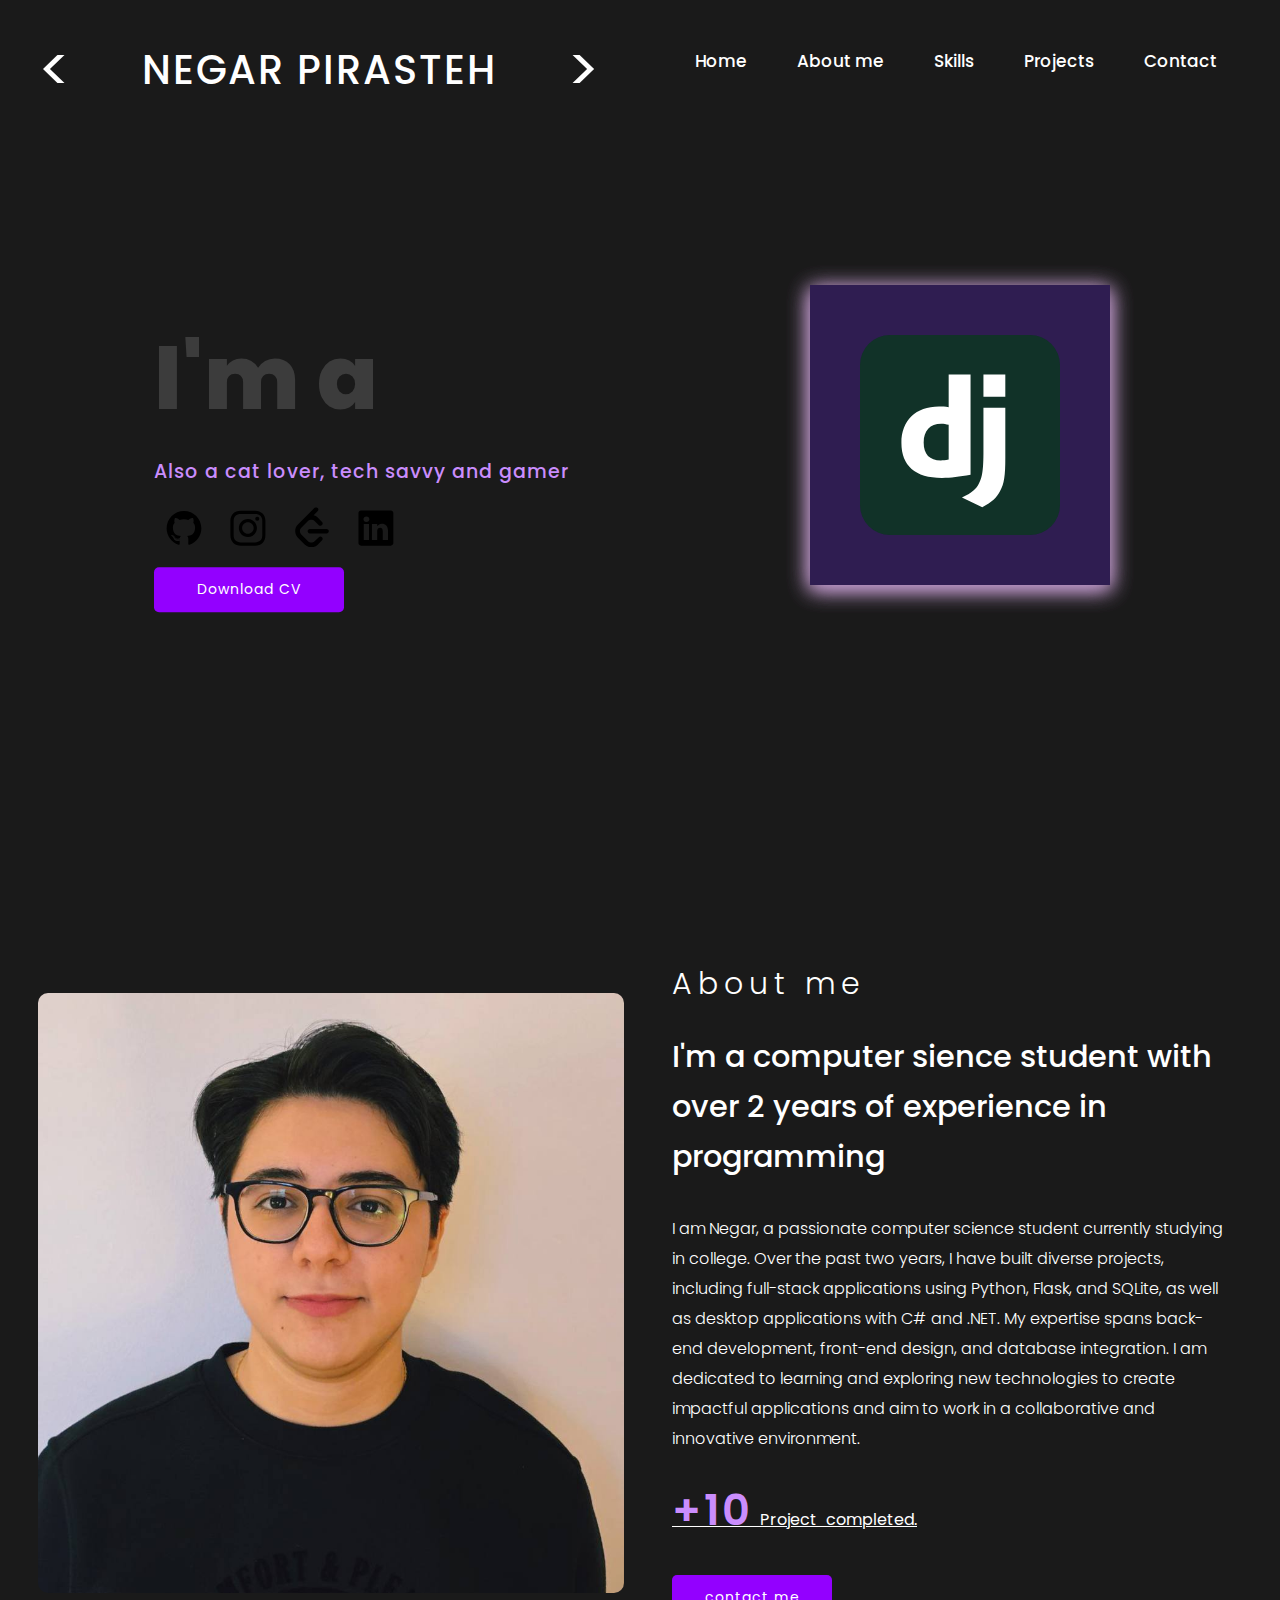
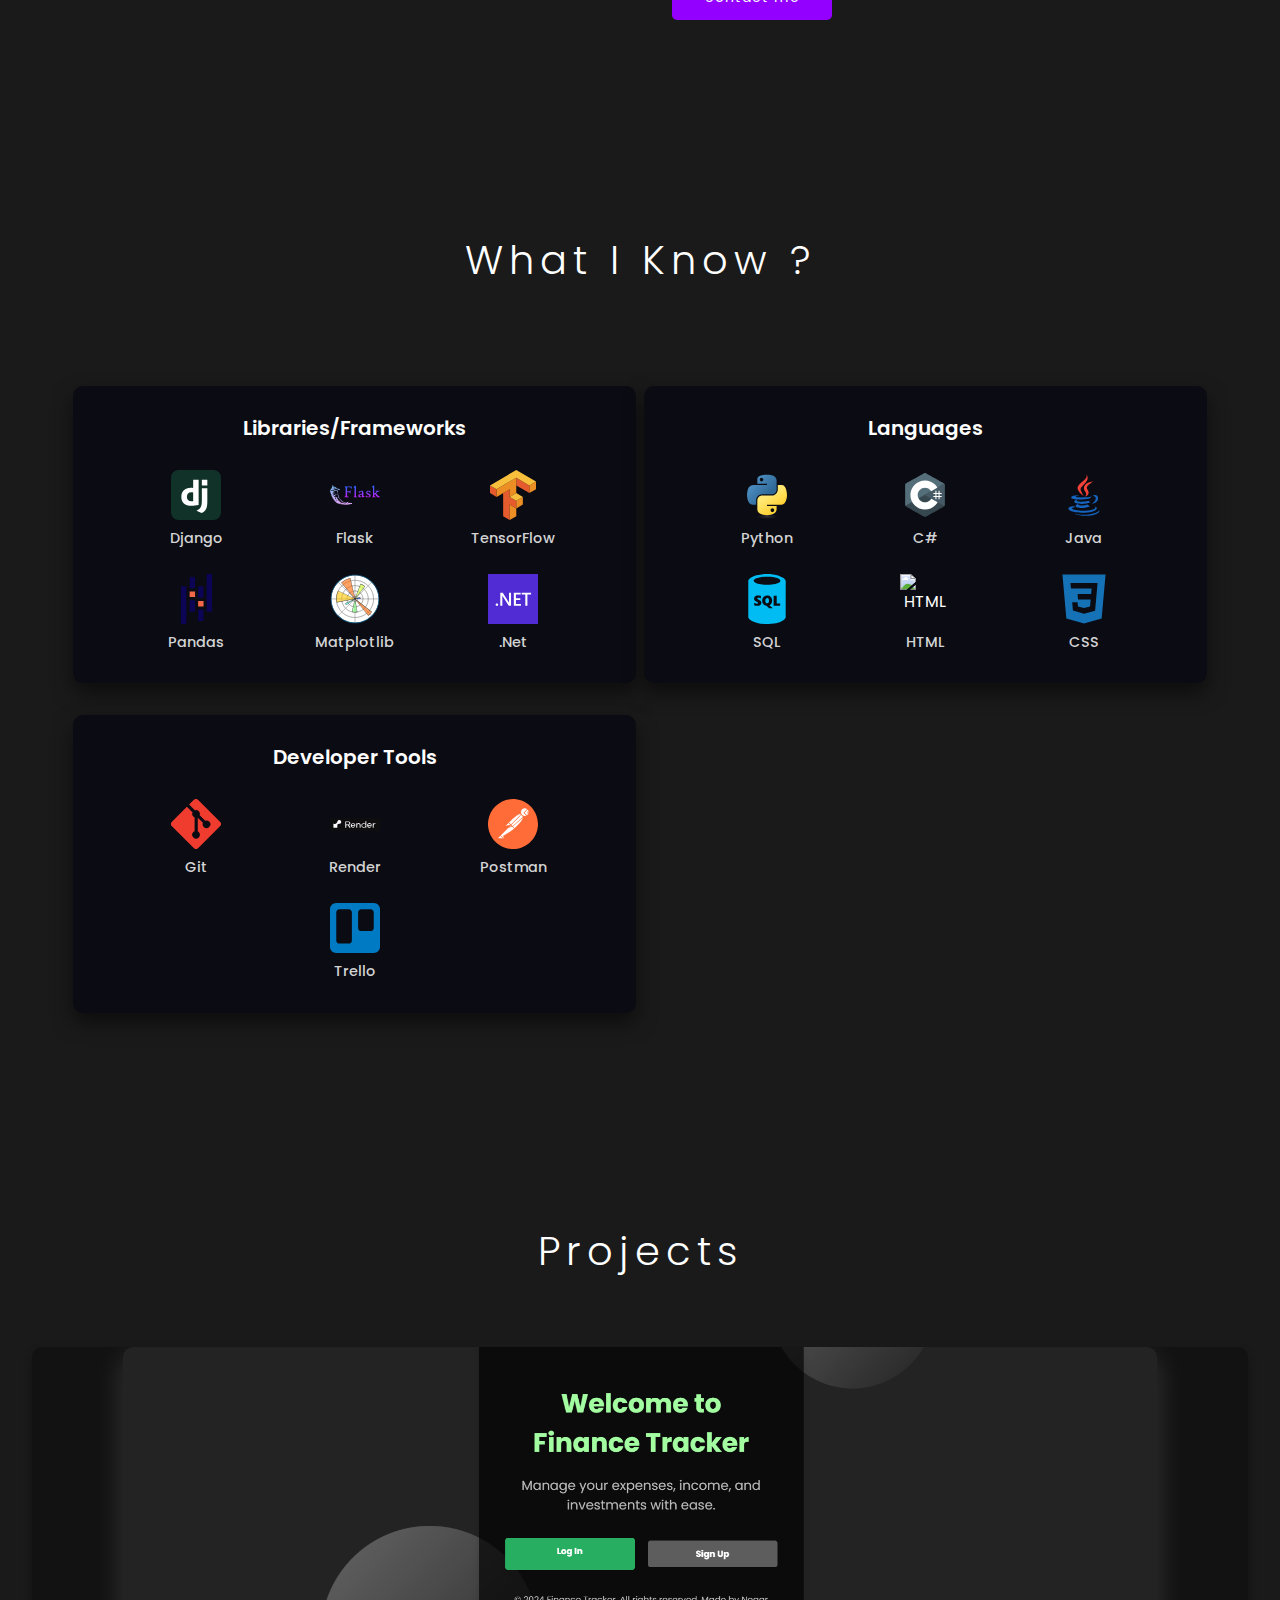
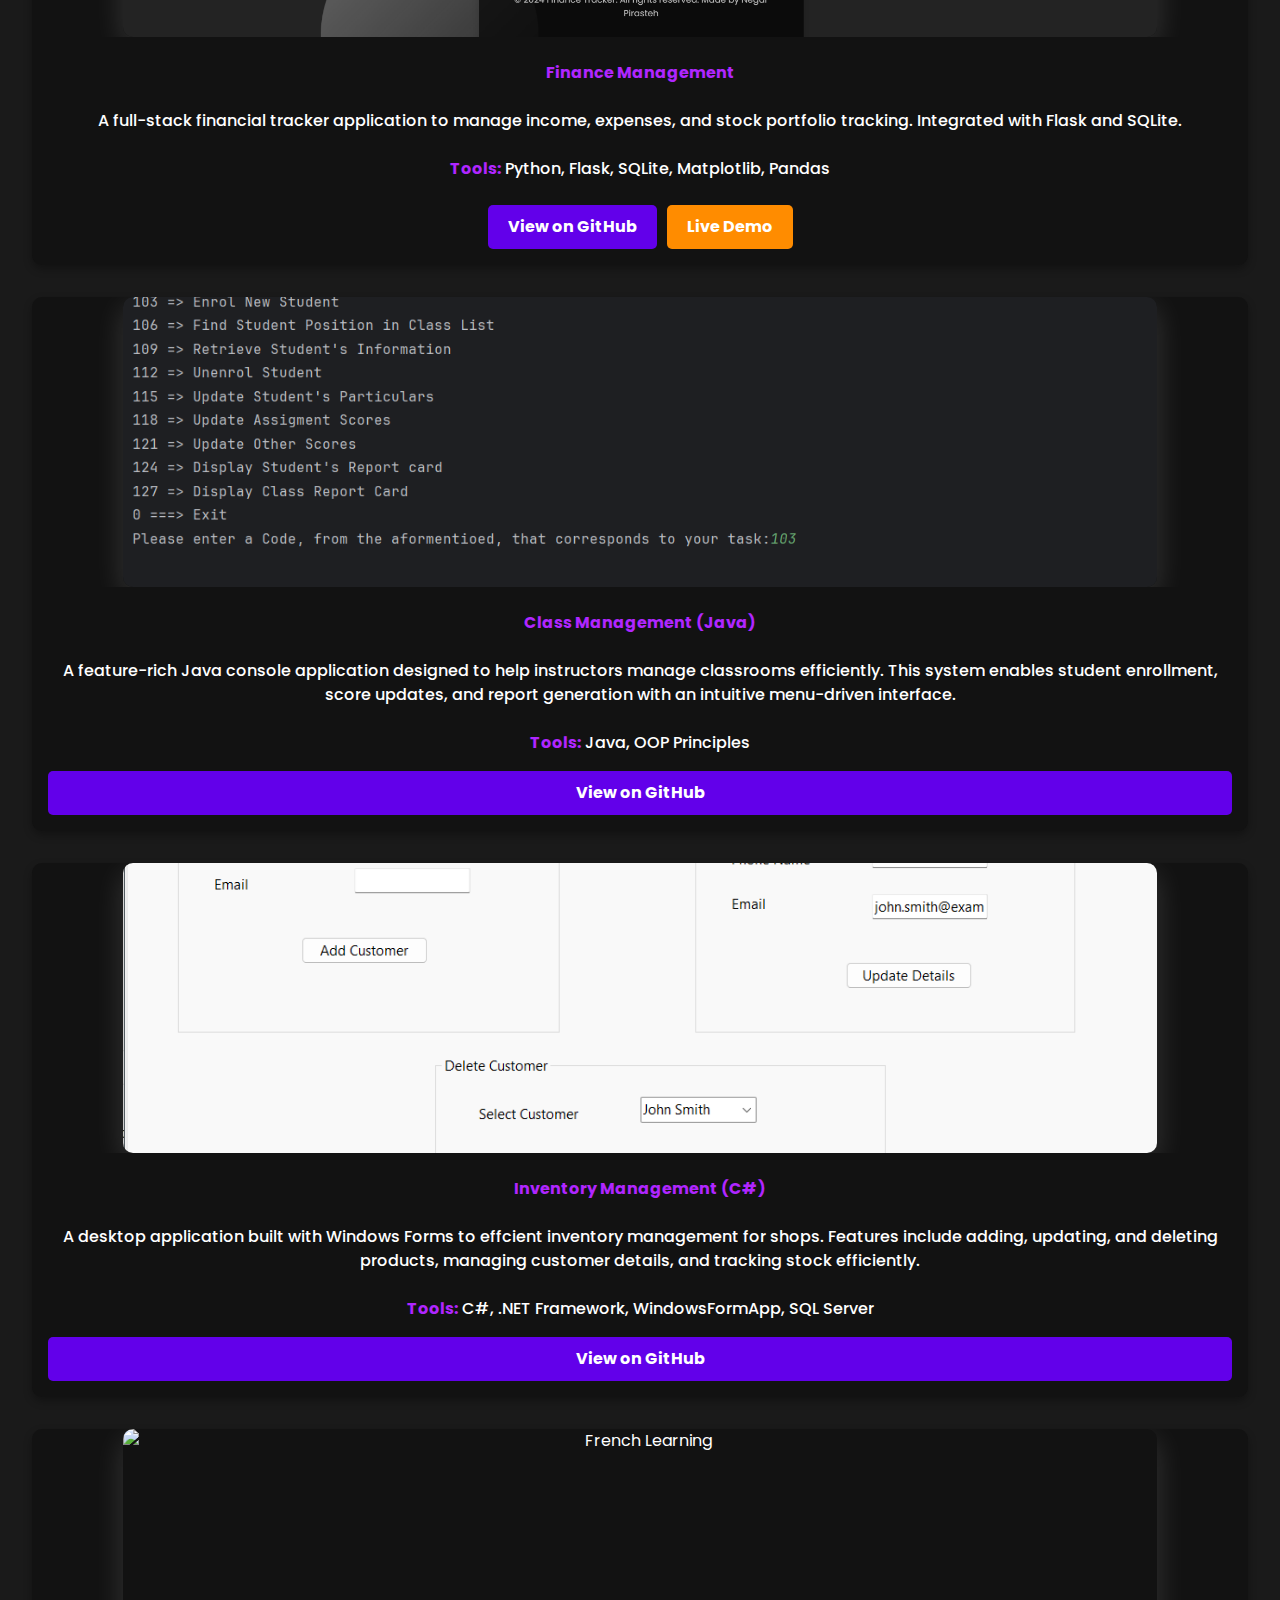
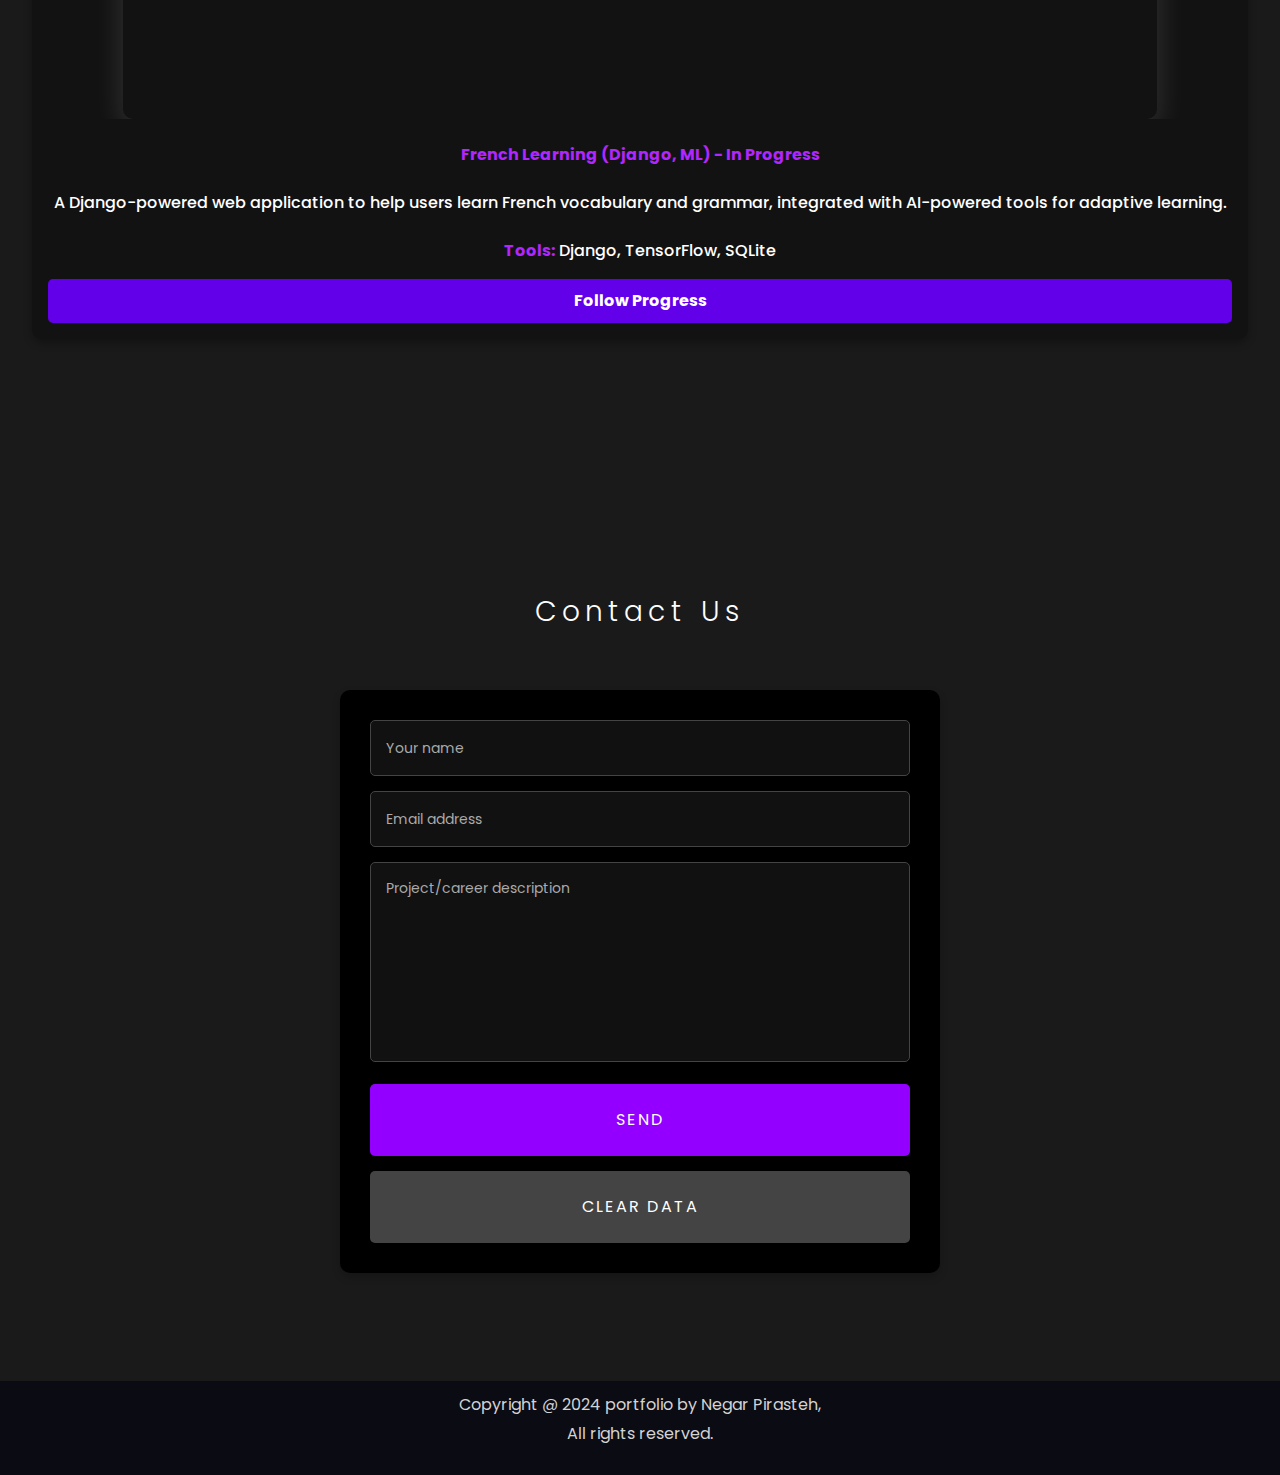
==== commit beaccfd7: "Projects" ====
--- a/HTMLPage.html
+++ b/HTMLPage.html
@@ -2,46 +2,66 @@
 
 <html lang="en" xmlns="http://www.w3.org/1999/xhtml">
   <head>
-    <meta charset="UTF-8">
-    <meta name="viewport" content="width=device-width, initial-scale=1.0">
-  
+    <meta charset="UTF-8" />
+    <meta name="viewport" content="width=device-width, initial-scale=1.0" />
+
     <!-- Primary Meta Tags -->
     <title>Negar Pirasteh - Frontend Web Developer</title>
-  
-    <meta name="title" content="Negar Pirasteh - Frontend Web Developer">
-    <meta name="description"
-      content="Your name - Passionate Frontend Web Developer creating beautiful and responsive websites. Explore my portfolio and blog for tech insights.">
-    <meta name="keywords" content="Your Name, Web Developer, Frontend Developer, Portfolio, Blog, Tech Insights">
-    <meta name="author" content="Your Name">
-  
+
+    <meta name="title" content="Negar Pirasteh - Frontend Web Developer" />
+    <meta
+      name="description"
+      content="Your name - Passionate Frontend Web Developer creating beautiful and responsive websites. Explore my portfolio and blog for tech insights."
+    />
+    <meta
+      name="keywords"
+      content="Your Name, Web Developer, Frontend Developer, Portfolio, Blog, Tech Insights"
+    />
+    <meta name="author" content="Your Name" />
+
     <!-- Open Graph Meta Tags / Facebook -->
-    <meta property="og:title" content="Negar Pirasteh - Frontend Web Developer">
-    <meta property="og:description"
-      content="Passionate about crafting beautiful and responsive websites. Explore my portfolio and blog for tech insights.">
-    <meta property="og:image" content="assets/images/banner.webp">
-    <meta property="og:url" content="/">
-    <meta property="og:type" content="website">
-  
+    <meta
+      property="og:title"
+      content="Negar Pirasteh - Frontend Web Developer"
+    />
+    <meta
+      property="og:description"
+      content="Passionate about crafting beautiful and responsive websites. Explore my portfolio and blog for tech insights."
+    />
+    <meta property="og:image" content="assets/images/banner.webp" />
+    <meta property="og:url" content="/" />
+    <meta property="og:type" content="website" />
+
     <!-- Twitter Card Meta Tags -->
-    <meta name="twitter:card" content="summary_large_image">
-    <meta name="twitter:title" content="Negar Pirasteh - Frontend Web Developer">
-    <meta name="twitter:description"
-      content="Passionate about crafting beautiful and responsive websites. Explore my portfolio and blog for tech insights.">
-    <meta name="twitter:image" content="assets/images/banner.webp">
-  
-    <link href="https://cdnjs.cloudflare.com/ajax/libs/bootstrap-icons/1.4.0/font/bootstrap-icons.min.css" rel="stylesheet">
-
-  
+    <meta name="twitter:card" content="summary_large_image" />
+    <meta
+      name="twitter:title"
+      content="Negar Pirasteh - Frontend Web Developer"
+    />
+    <meta
+      name="twitter:description"
+      content="Passionate about crafting beautiful and responsive websites. Explore my portfolio and blog for tech insights."
+    />
+    <meta name="twitter:image" content="assets/images/banner.webp" />
+
+    <link
+      href="https://cdnjs.cloudflare.com/ajax/libs/bootstrap-icons/1.4.0/font/bootstrap-icons.min.css"
+      rel="stylesheet"
+    />
+
     <!-- Google Fonts: Rubik -->
-    <link href="https://fonts.googleapis.com/css?family=Rubik&amp;display=swap" rel="stylesheet">
-  
+    <link
+      href="https://fonts.googleapis.com/css?family=Rubik&amp;display=swap"
+      rel="stylesheet"
+    />
+
     <!-- Stylesheets -->
-    <link href="assets/css/aos.css" rel="stylesheet">
-    <link href="assets/css/owl.carousel.min.css" rel="stylesheet">
-    <link href="assets/css/bootstrap.min.css" rel="stylesheet">
-    <link href="assets/css/bootstrap-icons.min.css" rel="stylesheet">
-    <link href="assets/css/style.css" rel="stylesheet">
- 
+    <link href="assets/css/aos.css" rel="stylesheet" />
+    <link href="assets/css/owl.carousel.min.css" rel="stylesheet" />
+    <link href="assets/css/bootstrap.min.css" rel="stylesheet" />
+    <link href="assets/css/bootstrap-icons.min.css" rel="stylesheet" />
+    <link href="assets/css/style.css" rel="stylesheet" />
+
     <!--UNICONS-->
     <link
       rel="stylesheet"
@@ -60,89 +80,86 @@
     />
     <link
       rel="stylesheet"
-      href="https://cdnjs.cloudflare.com/ajax/libs/OwlCarousel2/2.3.4/assets/owl.theme.default.min.css" />
+      href="https://cdnjs.cloudflare.com/ajax/libs/OwlCarousel2/2.3.4/assets/owl.theme.default.min.css"
+    />
 
     <script src="https://cdnjs.cloudflare.com/ajax/libs/OwlCarousel2/2.3.4/owl.carousel.min.js"></script>
-  
+
     <!--GOOGLE FONTS-->
 
     <link rel="preconnect" href="https://fonts.googleapis.com" />
     <link rel="preconnect" href="https://fonts.gstatic.com" crossorigin />
-    <link href="https://fonts.googleapis.com/css2?family=Poppins:wght@300;400;500;600;700;800;900&display=swap" rel="stylesheet"/>
-
+    <link
+      href="https://fonts.googleapis.com/css2?family=Poppins:wght@300;400;500;600;700;800;900&display=swap"
+      rel="stylesheet"
+    />
   </head>
   <body>
-    
-      <header>
-        
-        <span> &lt;</span>
-        <div class="logo-signature">Negar Pirasteh</div> 
-        <span> &gt;</span>
-
-
-        <div class="bx bx-menu" id="menu-icon"></div>
-        <ul class="navbar">
-          <li><a href="#home">Home</a></li>
-          <li><a href="#about">About me</a></li>
-          <li><a href="#resume">Skills</a></li>
-          <li><a href="#specialties">Projects</a></li>
-          <!-- <li><a href="#blog">Blog</a></li> -->
-          <li><a href="#contact">Contact</a></li>
-        </ul>
-       
-         
-      </header>
-     
-      <!-- top section animation -->
-      <div class="maman">
-        
+    <header>
+      <span> &lt;</span>
+      <div class="logo-signature">Negar Pirasteh</div>
+      <span> &gt;</span>
+
+      <div class="bx bx-menu" id="menu-icon"></div>
+      <ul class="navbar">
+        <li><a href="#home">Home</a></li>
+        <li><a href="#about">About me</a></li>
+        <li><a href="#resume">Skills</a></li>
+        <li><a href="#specialties">Projects</a></li>
+        <!-- <li><a href="#blog">Blog</a></li> -->
+        <li><a href="#contact">Contact</a></li>
+      </ul>
+    </header>
+
+    <!-- top section animation -->
+    <div class="maman">
       <section class="hero">
         <div class="main-text">
           <h1>I'm a <br /><span class="input"></span></h1>
           <p>Also a cat lover, tech savvy and gamer</p>
-  
+
           <div class="social-icons">
-            <a href="https://github.com/negarprh" target="_blank"><img src="assets/images/icons/github.svg" alt="Github" /></a>
+            <a href="https://github.com/negarprh" target="_blank"
+              ><img src="assets/images/icons/github.svg" alt="Github"
+            /></a>
             <!-- <a href="https://twitter.com/" target="_blank"><img src="assets/images/icons/twiterX.svg" alt="Twitter" /></a> -->
-            <a href="https://www.instagram.com/negar_tech/" target="_blank"><img src="assets/images/icons/instagram.svg" alt="Instagram" /></a>
-            <a href="https://leetcode.com/u/ngr_p/" target="_blank"><img src="assets/images/icons/leetcode.svg" alt="leetcode" /></a>
-            <a href="https://www.linkedin.com/in/negar-pirasteh/" target="_blank"><img src="assets/images/icons/linkdin.svg" alt="LinkedIn" /></a>
+            <a href="https://www.instagram.com/negar_tech/" target="_blank"
+              ><img src="assets/images/icons/instagram.svg" alt="Instagram"
+            /></a>
+            <a href="https://leetcode.com/u/ngr_p/" target="_blank"
+              ><img src="assets/images/icons/leetcode.svg" alt="leetcode"
+            /></a>
+            <a
+              href="https://www.linkedin.com/in/negar-pirasteh/"
+              target="_blank"
+              ><img src="assets/images/icons/linkdin.svg" alt="LinkedIn"
+            /></a>
             <!-- <a href="https://discord.com/" target="_blank"><img src="assets/images/icons/discord.svg" alt="Discord" /></a> -->
-  
-          </div>
-  
-  
+          </div>
+
           <a href="assets/ResumeForExample.pdf" download="Resume_Name">
-            <button type="button">
-                Download CV 
-            </button>
-        </a>
-        
-          
-        </div>
-  
-  
+            <button type="button">Download CV</button>
+          </a>
+        </div>
       </section>
-  
+
       <div class="container">
         <div class="cube">
-          <div><img src="assets/images/skills/django.svg" alt=""></div>
-          <div><img src="assets/images/2.png" alt=""></div>
-          <div><img src="assets/images/3.png" alt=""></div>
-          <div><img src="assets/images/4.png" alt=""></div>
-          <div><img src="assets/images/5.png" alt=""></div>
-          <div><img src="assets/images/6.png" alt=""></div>
-  
-      </div>
-      </div>
-      </div>
-
-      <!-- top section animation -->
+          <div><img src="assets/images/skills/django.svg" alt="" /></div>
+          <div><img src="assets/images/2.png" alt="" /></div>
+          <div><img src="assets/images/3.png" alt="" /></div>
+          <div><img src="assets/images/4.png" alt="" /></div>
+          <div><img src="assets/images/5.png" alt="" /></div>
+          <div><img src="assets/images/6.png" alt="" /></div>
+        </div>
+      </div>
+    </div>
+
+    <!-- top section animation -->
 
     <!--about me section-->
     <div class="maman2">
       <section class="about" id="about">
-
         <div class="about-img">
           <img src="assets/images/negarabout.jpg" />
         </div>
@@ -154,20 +171,24 @@
             programming
           </h2>
           <p>
-            I am Negar, a passionate computer science student currently studying in college. Over the past two years, 
-            I have built diverse projects, including full-stack applications using Python, Flask, and SQLite, 
-            as well as desktop applications with C# and .NET. My expertise spans back-end development, 
-            front-end design, and database integration. I am dedicated to learning and exploring new technologies to 
-            create impactful applications and aim to work in a collaborative and innovative environment.    
+            I am Negar, a passionate computer science student currently studying
+            in college. Over the past two years, I have built diverse projects,
+            including full-stack applications using Python, Flask, and SQLite,
+            as well as desktop applications with C# and .NET. My expertise spans
+            back-end development, front-end design, and database integration. I
+            am dedicated to learning and exploring new technologies to create
+            impactful applications and aim to work in a collaborative and
+            innovative environment.
           </p>
           <div class="count">
-            <a href="https://github.com/negarprh"><span> +10</span> Project completed.</a>
+            <a href="https://github.com/negarprh"
+              ><span> +10</span> Project completed.</a
+            >
           </div>
           <div class="main-btn">
             <a href="#contact" class="btn">contact me</a>
           </div>
         </div>
-
       </section>
     </div>
 
@@ -177,10 +198,6 @@
         <h3>What I Know ?</h3>
       </div>
       <div class="resume-content">
-
-
-        
-
         <div class="row">
           <!-- <i class="bx bxl-visual-studio"></i> -->
           <h3>Libraries/Frameworks</h3>
@@ -194,7 +211,10 @@
               <p>Flask</p>
             </div>
             <div class="skill-item">
-              <img src="assets/images/skills/tensorflowSmall.svg" alt="TensorFlow" />
+              <img
+                src="assets/images/skills/tensorflowSmall.svg"
+                alt="TensorFlow"
+              />
               <p>TensorFlow</p>
             </div>
             <div class="skill-item">
@@ -212,7 +232,6 @@
           </div>
         </div>
 
-        
         <div class="row">
           <!-- <i class="bx bxl-visual-studio"></i> -->
           <h3>Languages</h3>
@@ -243,11 +262,8 @@
               <img src="assets/images/skills/CSS.svg" alt="CSS" />
               <p>CSS</p>
             </div>
-
-          </div>
-        </div>
-
-
+          </div>
+        </div>
 
         <div class="row">
           <!-- <i class="bx bxl-visual-studio"></i> -->
@@ -269,8 +285,6 @@
               <img src="assets/images/skills/trello.svg" alt="Trello" />
               <p>Trello</p>
             </div>
-       
-
           </div>
         </div>
       </div>
@@ -279,37 +293,130 @@
     <section class="specialties" id="specialties">
       <div class="center">
         <h3>Projects</h3>
-          <div class="projects-container">
-
-      <div class="project-tile">
-        <div class="project-description">
-          <p>HTML Form Validition</p>
-          <a href="https://github.com/negarprh/HTML-Form" target="_blank" class="project-link">Visit Project</a>
-        </div>
-        <img src="assets/images/projects/banner3.webp" alt="Form" class="project-image" />
-        </div>
-
-              <div class="project-tile">
-                <div class="project-description">
-                  <p>Webpage with JS</p>
-                  <a href="https://github.com/negarprh/Webpage-HTML-CSS-JS" target="_blank" class="project-link">Visit Project</a>
-                </div>
-                <img src="assets/images/projects/pfpfinder-banner.webp" alt="Form" class="project-image" />
-                  </div>
-
-          
-
-              <div class="project-tile">
-                <div class="project-description">
-                  <p>Businuss Calculator with Java </p>
-                  <a href="https://github.com/negarprh/Businesses-Assets-Depreciation-Calculator" target="_blank" class="project-link">Visit Project</a>
-                </div>
-                <img src="assets/images/projects/project4.png" alt="Form" class="project-image" />
-                </div>
-
-
-
-          </div>
+        <div class="projects-container">
+          <!-- Financial Tracker Project -->
+          <div class="project-tile">
+            <figure>
+              <img
+                src="assets/images/projects/FinanceTracker.png"
+                alt="Financial Tracker"
+                class="project-image"
+              />
+            </figure>
+
+            <div class="project-description">
+              <p><strong>Finance Management </strong></p>
+              <p>
+                A full-stack financial tracker application to manage income,
+                expenses, and stock portfolio tracking. Integrated with Flask
+                and SQLite.
+              </p>
+              <p>
+                <strong>Tools:</strong> Python, Flask, SQLite, Matplotlib,
+                Pandas
+              </p>
+              <div class="project-links">
+                <a
+                  href="https://github.com/negarprh/Financial-Tracker"
+                  target="_blank"
+                  class="project-link"
+                  >View on GitHub</a
+                >
+                <a
+                  href="https://financial-tracker-mka9.onrender.com/"
+                  target="_blank"
+                  class="project-link live-demo"
+                  >Live Demo</a
+                >
+              </div>
+            </div>
+          </div>
+
+          <!-- Class Management Project -->
+          <div class="project-tile">
+            <figure>
+              <img
+                src="assets/images/projects/classmanagment.png"
+                alt="Class Management"
+                class="project-image"
+              />
+            </figure>
+
+            <div class="project-description">
+              <p><strong>Class Management (Java)</strong></p>
+              <p>
+                A feature-rich Java console application designed to help
+                instructors manage classrooms efficiently. This system enables
+                student enrollment, score updates, and report generation with an
+                intuitive menu-driven interface.
+              </p>
+              <p><strong>Tools:</strong> Java, OOP Principles</p>
+              <a
+                href="https://github.com/negarprh/Class-Room-Managment"
+                target="_blank"
+                class="project-link"
+                >View on GitHub</a
+              >
+            </div>
+          </div>
+
+          <!-- Product Inventory Management -->
+          <div class="project-tile">
+            <figure>
+              <img
+                src="assets/images/projects/CustomerManagementbig.png"
+                alt="Inventory Management"
+                class="project-image"
+              />
+            </figure>
+            <div class="project-description">
+              <p><strong>Inventory Management (C#)</strong></p>
+              <p>
+                A desktop application built with Windows Forms to effcient
+                inventory management for shops. Features include adding,
+                updating, and deleting products, managing customer details, and
+                tracking stock efficiently.
+              </p>
+              <p>
+                <strong>Tools:</strong> C#, .NET Framework, WindowsFormApp, SQL
+                Server
+              </p>
+              <a
+                href="https://github.com/negarprh/Product-Inventory-App"
+                target="_blank"
+                class="project-link"
+                >View on GitHub</a
+              >
+            </div>
+          </div>
+
+          <!-- French Learning Website (In Progress) -->
+          <div class="project-tile in-progress">
+            <figure>
+              <img
+                src="assets/images/projects/french-learning.webp"
+                alt="French Learning"
+                class="project-image"
+              />
+            </figure>
+            <div class="project-description">
+              <p><strong>French Learning (Django, ML) - In Progress</strong></p>
+              <p>
+                A Django-powered web application to help users learn French
+                vocabulary and grammar, integrated with AI-powered tools for
+                adaptive learning.
+              </p>
+              <p><strong>Tools:</strong> Django, TensorFlow, SQLite</p>
+              <a
+                href="https://github.com/negarprh/French-Learning"
+                target="_blank"
+                class="project-link"
+                >Follow Progress</a
+              >
+            </div>
+          </div>
+        </div>
+      </div>
     </section>
 
     <!-- <section id="blog">
@@ -341,8 +448,7 @@
         </div>
       </div>
     </section> -->
-    
-    
+
     <!--Contact me section -->
 
     <section class="contact" id="contact">
@@ -371,9 +477,10 @@
           <div>
             <input type="submit" value="Send" class="send-btn" id="submitbtn" />
           </div>
-          <button type="button" id="clearData"  class="send-btn" >Clear Data</button>
+          <button type="button" id="clearData" class="send-btn">
+            Clear Data
+          </button>
         </form>
-        
       </div>
     </section>
 
@@ -384,21 +491,19 @@
         All rights reserved.
       </p>
     </div>
-    
 
     <!----------------------MAIN JS-------------------------->
 
-
-<script src="https://cdnjs.cloudflare.com/ajax/libs/waypoints/4.0.1/jquery.waypoints.min.js"></script>
-<script src="https://cdnjs.cloudflare.com/ajax/libs/typed.js/2.0.12/typed.min.js"></script>
-<script src="https://unpkg.com/scrollreveal"></script>
-
-<script src="https://unpkg.com/ionicons@5.5.2/dist/ionicons/ionicons.js"></script>
-<script src="assets/js/aos.js" defer></script>
-<script src="assets/js/jquery-3.7.1.min.js" defer></script>
-<script src="assets/js/owl.carousel.min.js" defer></script>
-<script src="assets/js/bootstrap.min.js" defer></script>
-<script src="assets/js/script.js" defer></script>
+    <script src="https://cdnjs.cloudflare.com/ajax/libs/waypoints/4.0.1/jquery.waypoints.min.js"></script>
+    <script src="https://cdnjs.cloudflare.com/ajax/libs/typed.js/2.0.12/typed.min.js"></script>
+    <script src="https://unpkg.com/scrollreveal"></script>
+
+    <script src="https://unpkg.com/ionicons@5.5.2/dist/ionicons/ionicons.js"></script>
+    <script src="assets/js/aos.js" defer></script>
+    <script src="assets/js/jquery-3.7.1.min.js" defer></script>
+    <script src="assets/js/owl.carousel.min.js" defer></script>
+    <script src="assets/js/bootstrap.min.js" defer></script>
+    <script src="assets/js/script.js" defer></script>
 
     <script>
       var typed = new Typed(".input", {
@@ -435,12 +540,8 @@
 });
 </script> -->
 
-
-<button id="back-to-top" title="Back to Top" style="display: none;">
-  ↑ Top
-</button>
-
-    
+    <button id="back-to-top" title="Back to Top" style="display: none">
+      ↑ Top
+    </button>
   </body>
 </html>
-
--- a/assets/css/style.css
+++ b/assets/css/style.css
@@ -609,9 +609,7 @@
 }
 
 
-
 .specialties {
-
   padding: 4rem 0;
 }
 
@@ -619,91 +617,105 @@
   color: #ffffff;
   text-align: center;
   padding-bottom: 2rem;
+  font-size: 2.5rem;
 }
 
 .projects-container {
-  display: flex;
-  flex-wrap: wrap;
-  align-items: center;
-  justify-content: center;
+  display: grid;
+  grid-template-columns: repeat(auto-fit, minmax(600px, 1fr));
   gap: 2rem;
   padding: 2rem;
-  max-width: 100%;
-}
-
-
+  width: 100%;
+}
 
 .project-tile {
-  background: #0f0e0e;
+  background: #121212;
   border-radius: 10px;
   overflow: hidden;
-  box-shadow: 0 4px 8px 0 rgba(0, 0, 0, 0.2);
-  transition: transform 0.3s ease;
+  box-shadow: 0 4px 8px rgba(0, 0, 0, 0.3);
+  transition: transform 0.3s ease, box-shadow 0.3s ease;
+  display: flex;
+  flex-direction: column;
+  width: 100%;
+}
+
+.project-tile figure{
+  position: relative;
+  width: 100%;
+  margin: 0;
+  display: flex;
+  justify-content: center;
+  overflow: hidden;
+}
+
+.project-tile:hover {
+  transform: translateY(-10px);
+  box-shadow: 0 8px 16px rgba(0, 0, 0, 0.5);
+}
+
+.project-image {
+  width: 85%; /* Adjusted for better centering */
+  height: 290px;
+  object-fit: cover;
+  border-radius: 10px;
+  transition: transform 0.3s ease, box-shadow 0.3s ease;
+  box-shadow: 0px 10px 30px rgba(255, 255, 255, 0.15);
+ 
+}
+.project-image:hover{
+  transform: scale(1.1); /* Smooth zoom effect */
+  box-shadow: 0 15px 40px rgba(255, 255, 255, 0.3);
+}
+
+.project-description {
+  padding: 1rem;
   text-align: center;
-  margin: 0 15px;
-  width: 500px;
   display: flex;
   flex-direction: column;
-  align-items: center;
-}
-
-.project-tile:hover {
-  transform: scale(1.05);
-  box-shadow: 0 8px 16px 0 rgba(0, 0, 0, 0.2);
-}
-
-.project-tile img {
-  width: 100%;
-  display: block;
-}
-
-.project-tile p {
+  gap: 0.5rem;
+}
+
+.project-description p {
+  font-size: 1rem;
+  font-weight: 500;
   color: #ffffff;
-  font-size: 20px;
-  padding: 1rem;
-}
-
-.project-logo {
-  width: 40px;
-  position: absolute;
-  top: 10px;
-  left: 10px;
-}
-
-.project-description {
-  display: flex;
-  align-items: center;
-  justify-content: space-between;
-  width: 100%;
-  padding: 0 1rem;
-}
-
-.project-description p {
-  font-size: 16px;
-  color: #ffffff;
-  margin: 0;
-  flex-grow: 1;
+  margin: 0.5rem 0;
+}
+
+.project-description p strong {
+  color: var(--main-color);
+}
+
+.project-links {
+  display: flex;
+  justify-content: center;
+  gap: 10px;
+  margin-top: 0.5rem;
 }
 
 .project-link {
   background-color: #6200ea;
   color: #ffffff;
   text-decoration: none;
-  padding: 10px 15px;
-  border-radius: 4px;
-  margin-left: 10px;
-  transition: background-color 0.3s;
+  padding: 10px 20px;
+  border-radius: 5px;
+  transition: background-color 0.3s ease;
+  font-weight: bold;
 }
 
 .project-link:hover {
   background-color: #8f6fe5;
 }
 
-.project-image {
-  width: 100%;
-  display: block;
-  border-top: 1px solid rgba(255, 255, 255, 0.2);
-}
+.project-link.live-demo {
+  background-color: #ff8c00;
+}
+
+.project-link.live-demo:hover {
+  background-color: #ffab40;
+}
+
+
 
 
 
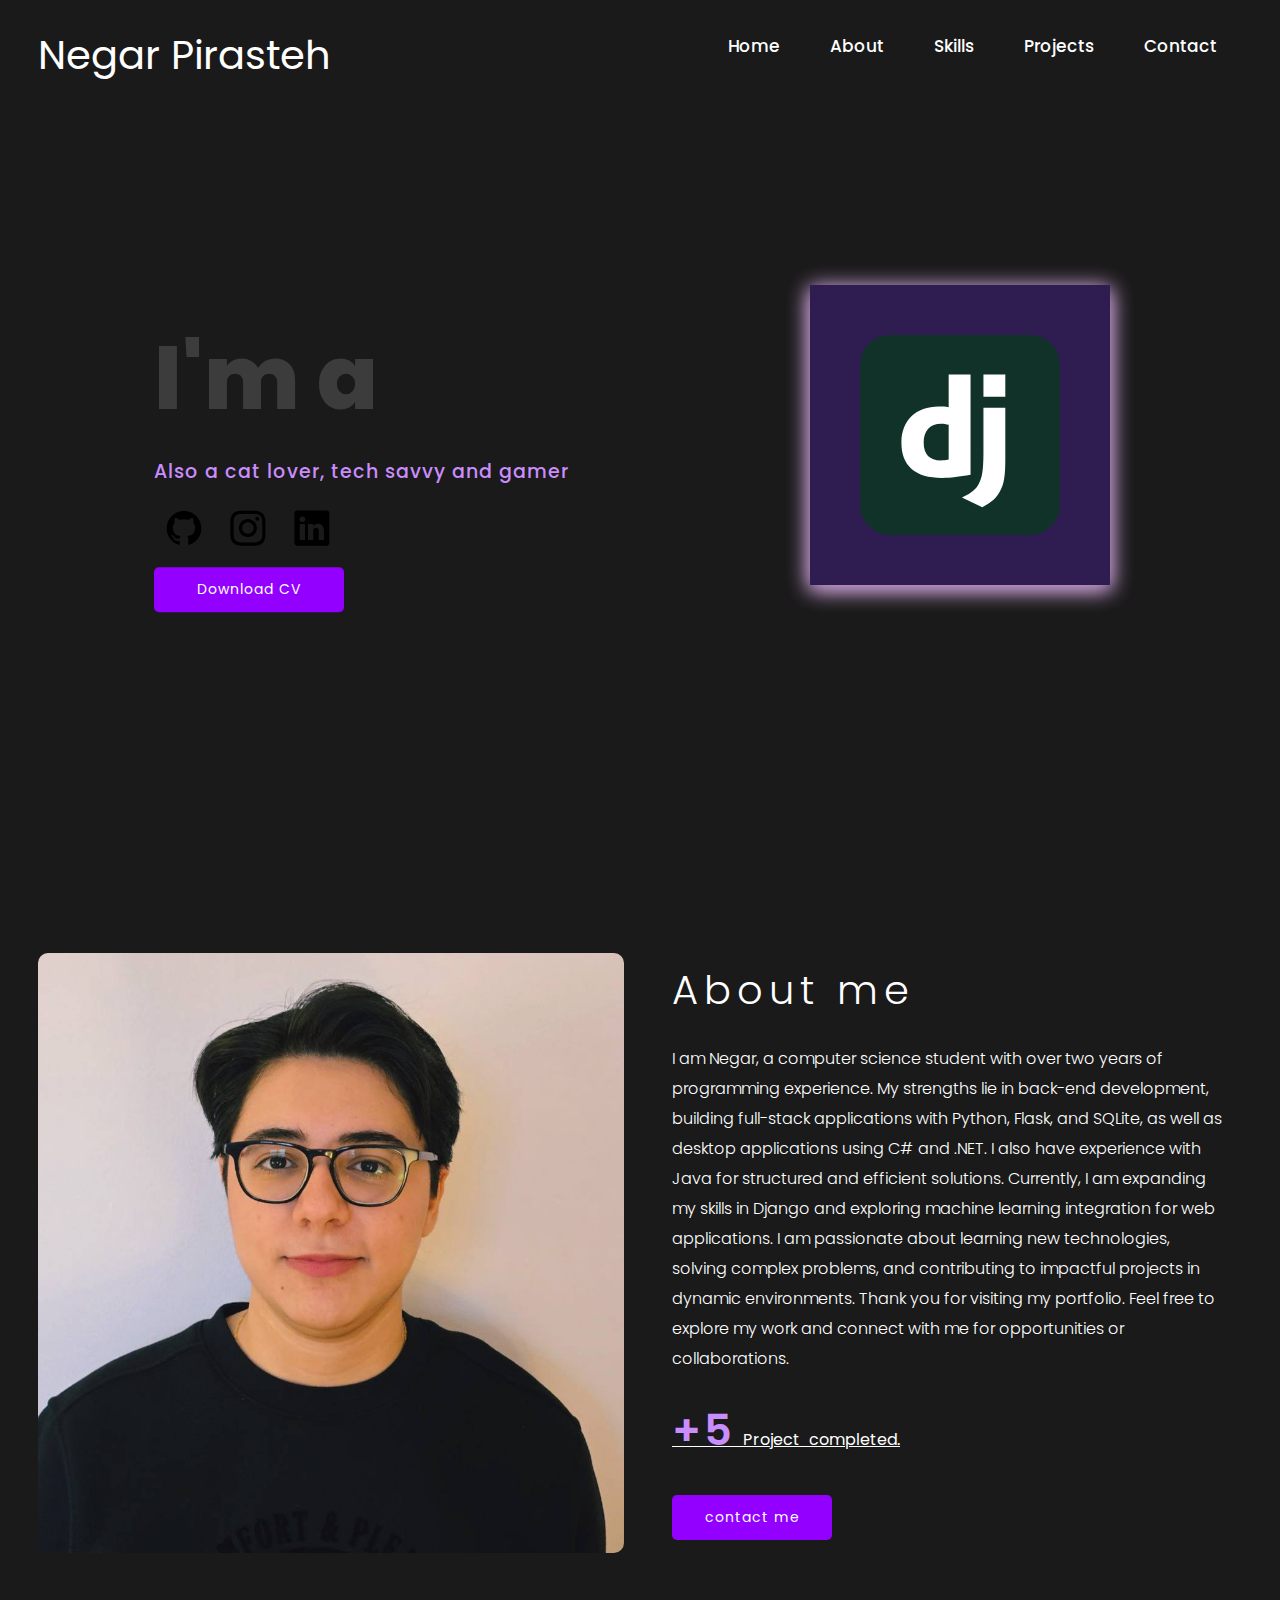
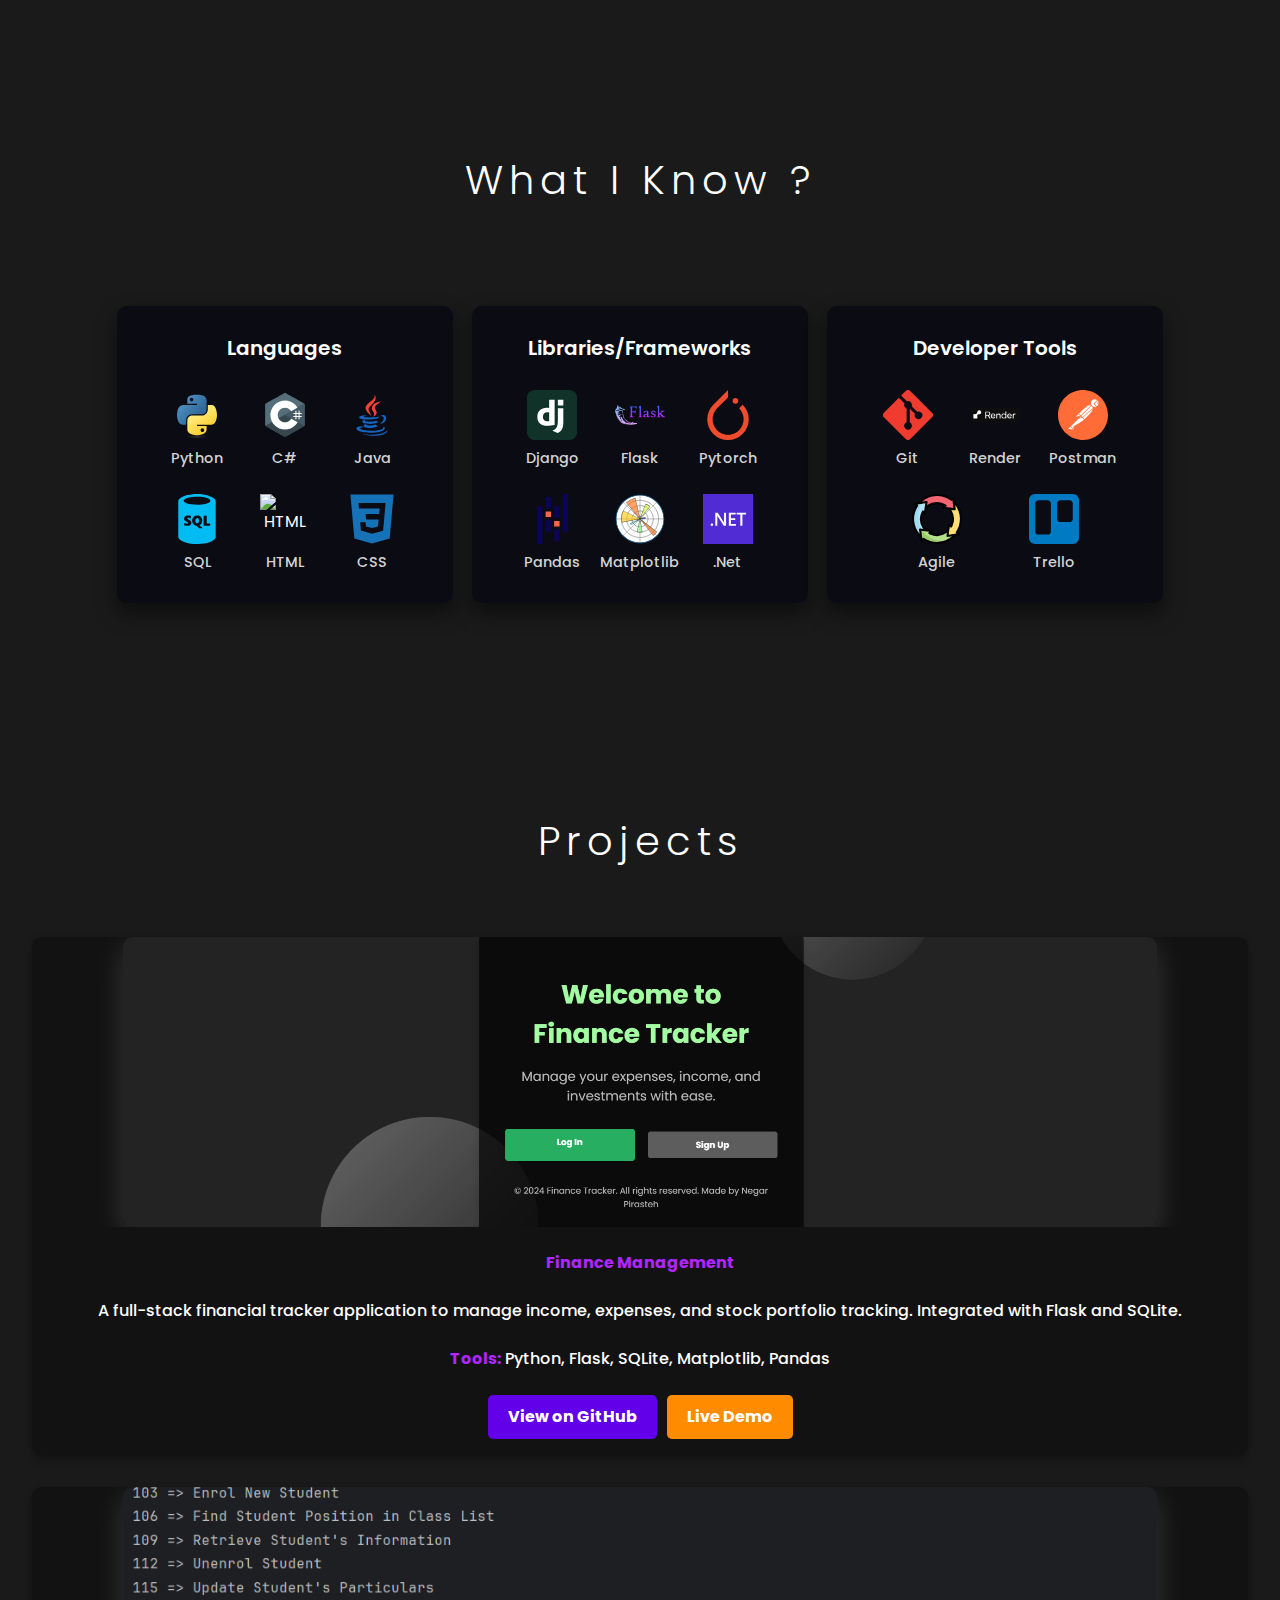
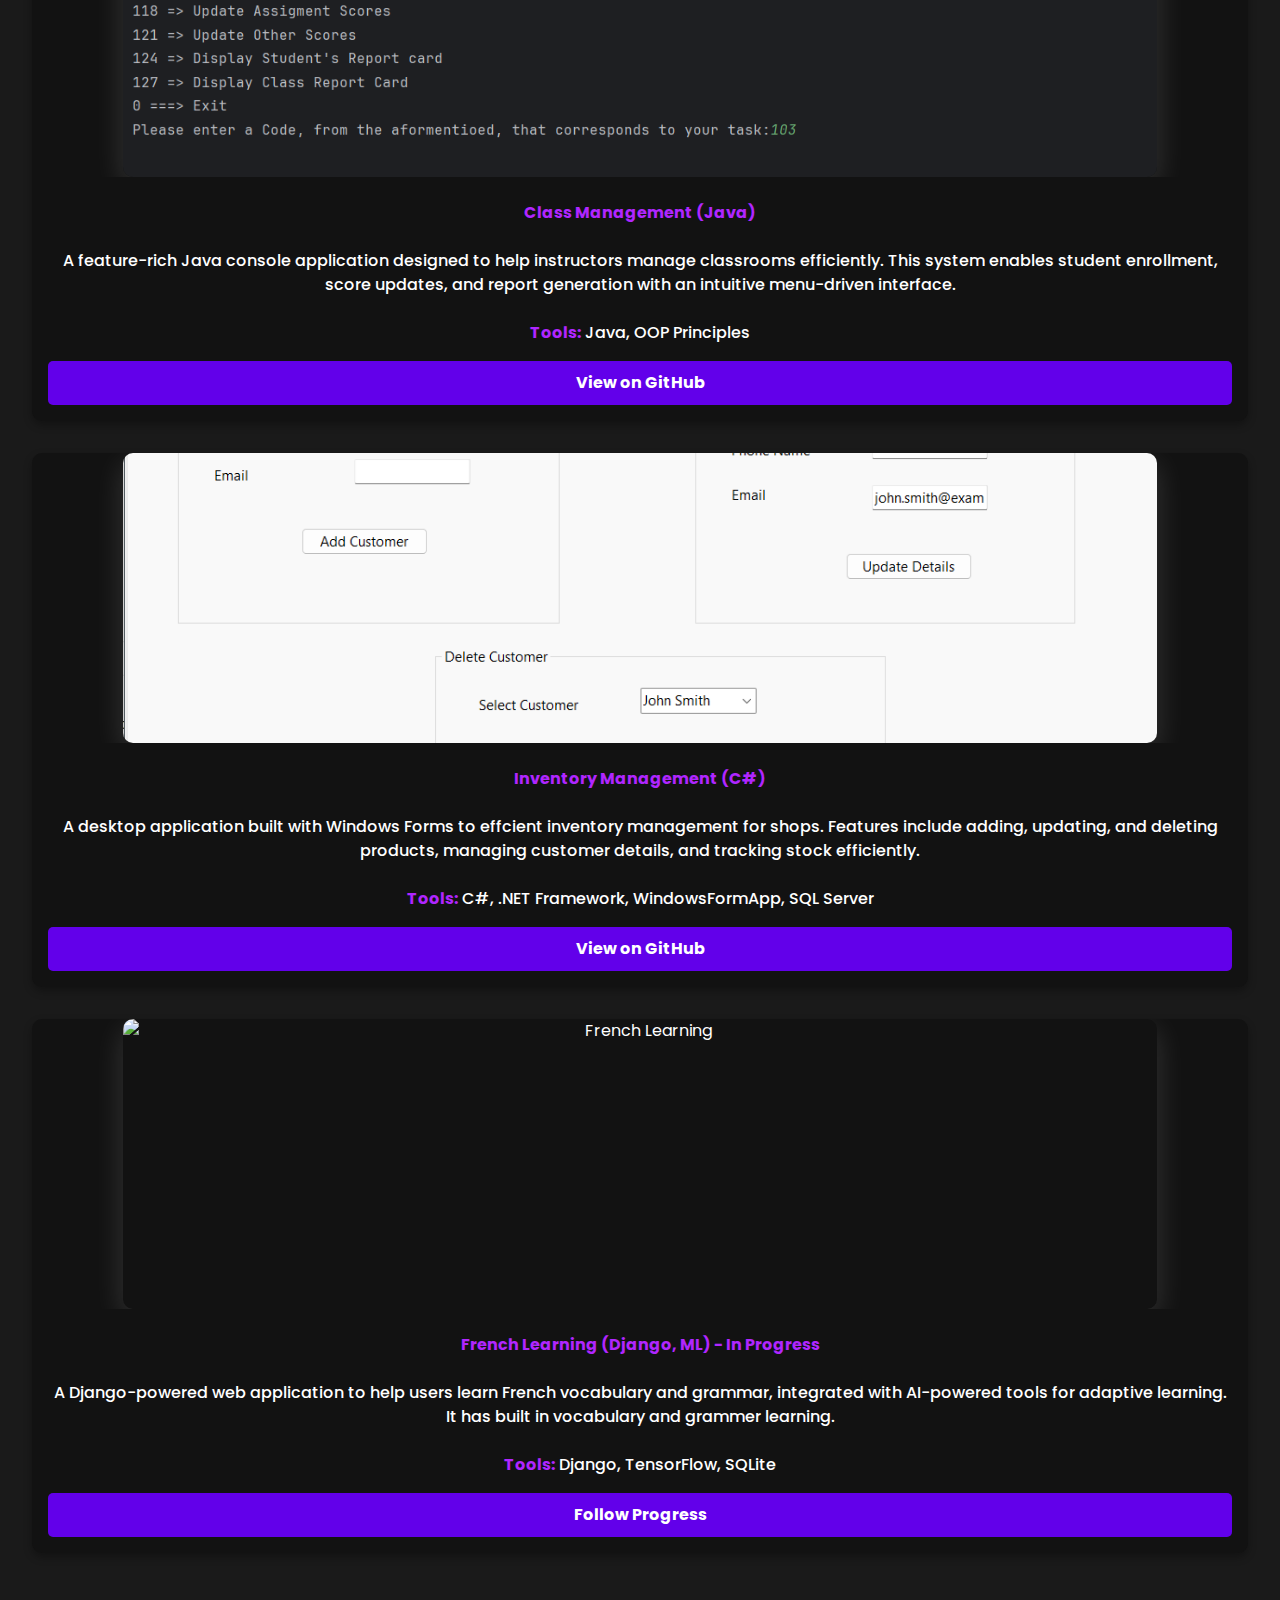
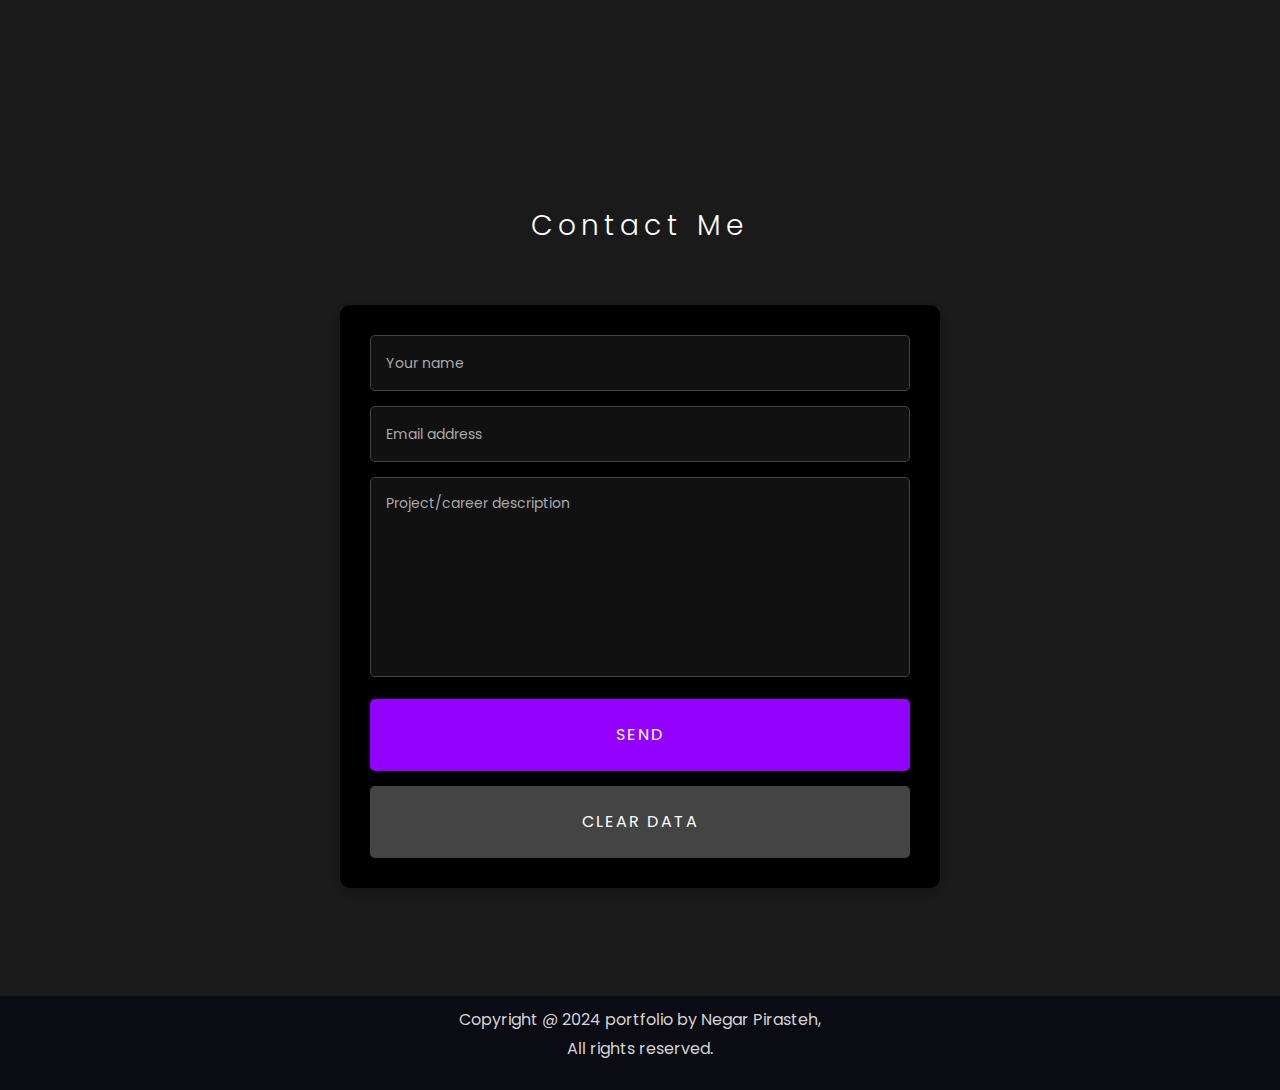
==== commit c2a83b24: "Responsive" ====
--- a/HTMLPage.html
+++ b/HTMLPage.html
@@ -96,17 +96,16 @@
   </head>
   <body>
     <header>
-      <span> &lt;</span>
+      <!-- <span> &lt;</span> -->
       <div class="logo-signature">Negar Pirasteh</div>
-      <span> &gt;</span>
+      <!-- <span> &gt;</span> -->
 
       <div class="bx bx-menu" id="menu-icon"></div>
       <ul class="navbar">
         <li><a href="#home">Home</a></li>
-        <li><a href="#about">About me</a></li>
+        <li><a href="#about">About</a></li>
         <li><a href="#resume">Skills</a></li>
         <li><a href="#specialties">Projects</a></li>
-        <!-- <li><a href="#blog">Blog</a></li> -->
         <li><a href="#contact">Contact</a></li>
       </ul>
     </header>
@@ -122,19 +121,16 @@
             <a href="https://github.com/negarprh" target="_blank"
               ><img src="assets/images/icons/github.svg" alt="Github"
             /></a>
-            <!-- <a href="https://twitter.com/" target="_blank"><img src="assets/images/icons/twiterX.svg" alt="Twitter" /></a> -->
+
             <a href="https://www.instagram.com/negar_tech/" target="_blank"
               ><img src="assets/images/icons/instagram.svg" alt="Instagram"
             /></a>
-            <a href="https://leetcode.com/u/ngr_p/" target="_blank"
-              ><img src="assets/images/icons/leetcode.svg" alt="leetcode"
-            /></a>
+
             <a
               href="https://www.linkedin.com/in/negar-pirasteh/"
               target="_blank"
               ><img src="assets/images/icons/linkdin.svg" alt="LinkedIn"
             /></a>
-            <!-- <a href="https://discord.com/" target="_blank"><img src="assets/images/icons/discord.svg" alt="Discord" /></a> -->
           </div>
 
           <a href="assets/ResumeForExample.pdf" download="Resume_Name">
@@ -166,23 +162,26 @@
 
         <div class="about-text">
           <h3>About me</h3>
-          <h2>
+          <!-- <h2>
             I'm a computer sience student with over 2 years of experience in
             programming
-          </h2>
+          </h2> -->
           <p>
-            I am Negar, a passionate computer science student currently studying
-            in college. Over the past two years, I have built diverse projects,
-            including full-stack applications using Python, Flask, and SQLite,
-            as well as desktop applications with C# and .NET. My expertise spans
-            back-end development, front-end design, and database integration. I
-            am dedicated to learning and exploring new technologies to create
-            impactful applications and aim to work in a collaborative and
-            innovative environment.
+            I am Negar, a computer science student with over two years of
+            programming experience. My strengths lie in back-end development,
+            building full-stack applications with Python, Flask, and SQLite, as
+            well as desktop applications using C# and .NET. I also have
+            experience with Java for structured and efficient solutions.
+            Currently, I am expanding my skills in Django and exploring machine
+            learning integration for web applications. I am passionate about
+            learning new technologies, solving complex problems, and
+            contributing to impactful projects in dynamic environments. Thank
+            you for visiting my portfolio. Feel free to explore my work and
+            connect with me for opportunities or collaborations.
           </p>
           <div class="count">
             <a href="https://github.com/negarprh"
-              ><span> +10</span> Project completed.</a
+              ><span> +5</span> Project completed.</a
             >
           </div>
           <div class="main-btn">
@@ -200,6 +199,39 @@
       <div class="resume-content">
         <div class="row">
           <!-- <i class="bx bxl-visual-studio"></i> -->
+          <h3>Languages</h3>
+
+          <div class="skills-icons">
+            <div class="skill-item">
+              <img src="assets/images/skills/Python.svg" alt="Python" />
+              <p>Python</p>
+            </div>
+
+            <div class="skill-item">
+              <img src="assets/images/skills/Csharp.svg" alt="C#" />
+              <p>C#</p>
+            </div>
+            <div class="skill-item">
+              <img src="assets/images/skills/java.svg" alt="Java" />
+              <p>Java</p>
+            </div>
+            <div class="skill-item">
+              <img src="assets/images/skills/sql.svg" alt="SQL" />
+              <p>SQL</p>
+            </div>
+            <div class="skill-item">
+              <img src="assets/images/skills/html.svg" alt="HTML" />
+              <p>HTML</p>
+            </div>
+            <div class="skill-item">
+              <img src="assets/images/skills/CSS.svg" alt="CSS" />
+              <p>CSS</p>
+            </div>
+          </div>
+        </div>
+
+        <div class="row">
+          <!-- <i class="bx bxl-visual-studio"></i> -->
           <h3>Libraries/Frameworks</h3>
           <div class="skills-icons">
             <div class="skill-item">
@@ -211,11 +243,8 @@
               <p>Flask</p>
             </div>
             <div class="skill-item">
-              <img
-                src="assets/images/skills/tensorflowSmall.svg"
-                alt="TensorFlow"
-              />
-              <p>TensorFlow</p>
+              <img src="assets/images/skills/pytorch-icon.svg" alt="Pytorch" />
+              <p>Pytorch</p>
             </div>
             <div class="skill-item">
               <img src="assets/images/skills/pandasSmall.svg" alt="Pandas" />
@@ -228,39 +257,6 @@
             <div class="skill-item">
               <img src="assets/images/skills/net.svg" alt=".Net" />
               <p>.Net</p>
-            </div>
-          </div>
-        </div>
-
-        <div class="row">
-          <!-- <i class="bx bxl-visual-studio"></i> -->
-          <h3>Languages</h3>
-
-          <div class="skills-icons">
-            <div class="skill-item">
-              <img src="assets/images/skills/Python.svg" alt="Python" />
-              <p>Python</p>
-            </div>
-
-            <div class="skill-item">
-              <img src="assets/images/skills/Csharp.svg" alt="C#" />
-              <p>C#</p>
-            </div>
-            <div class="skill-item">
-              <img src="assets/images/skills/java.svg" alt="Java" />
-              <p>Java</p>
-            </div>
-            <div class="skill-item">
-              <img src="assets/images/skills/sql.svg" alt="SQL" />
-              <p>SQL</p>
-            </div>
-            <div class="skill-item">
-              <img src="assets/images/skills/html.svg" alt="HTML" />
-              <p>HTML</p>
-            </div>
-            <div class="skill-item">
-              <img src="assets/images/skills/CSS.svg" alt="CSS" />
-              <p>CSS</p>
             </div>
           </div>
         </div>
@@ -280,6 +276,10 @@
             <div class="skill-item">
               <img src="assets/images/skills/postman.svg" alt="Postman" />
               <p>Postman</p>
+            </div>
+            <div class="skill-item">
+              <img src="assets/images/skills/agile.svg" alt="Agile" />
+              <p>Agile</p>
             </div>
             <div class="skill-item">
               <img src="assets/images/skills/trello.svg" alt="Trello" />
@@ -404,7 +404,8 @@
               <p>
                 A Django-powered web application to help users learn French
                 vocabulary and grammar, integrated with AI-powered tools for
-                adaptive learning.
+                adaptive learning. It has built in vocabulary and grammer
+                learning.
               </p>
               <p><strong>Tools:</strong> Django, TensorFlow, SQLite</p>
               <a
@@ -419,41 +420,11 @@
       </div>
     </section>
 
-    <!-- <section id="blog">
-      <h3 class="title">Blogs</h3>
-      <div class="container">
-        <div class="card">
-          <img src="assets/images/blogs/Blog1.jpg" alt="Canyons">
-          <div class="card-content">
-            <h1>The Sims New Updates</h1>
-            <p>Explore thousands of new live gameplay updates!</p>
-            <a href="https://www.ea.com/games/the-sims/news?isLocalized=true" target="_blank">Read More</a>
-          </div>
-        </div>
-        <div class="card">
-          <img src="assets/images/blogs/Blog2.jpg" alt="Beaches">
-          <div class="card-content">
-            <h1>Apex LEGENDS LOBA</h1>
-            <p>Loba is back on APEX!</p>
-            <a href="https://www.ea.com/games/apex-legends/about/characters/loba" target="_blank">Read More</a>
-          </div>
-        </div>
-        <div class="card">
-          <img src="assets/images/blogs/Blog3.jpg" alt="Lakes">
-          <div class="card-content">
-            <h1>Code Monkey for Programmers who collect bananas!</h1>
-            <p>CodeMonkey is an AWARD-WINNING online platform that teaches kids real coding languages.</p>
-            <a href="https://www.codemonkey.com/" target="_blank">Read More</a>
-          </div>
-        </div>
-      </div>
-    </section> -->
-
     <!--Contact me section -->
 
     <section class="contact" id="contact">
       <div class="center">
-        <h3>Contact Us</h3>
+        <h3>Contact Me</h3>
       </div>
       <div class="contact-form">
         <form id="contactForm" action="#home" method="POST" novalidate>
@@ -514,32 +485,6 @@
       });
     </script>
 
-    <!-- <script>
-$(document).ready(function() {
-    $(".team-carousel").owlCarousel({
-        loop: true,
-        margin: 20,
-        autoplayTimeout: 2000,
-        autoplayHoverPause: true,
-        responsive: {
-            0: {
-                items: 1,
-                nav: false
-            },
-            600: {
-                items: 2,
-                nav: false
-            },
-            1000: {
-                items: 3,
-                nav: false,
-                loop: true 
-            }
-        }
-    });
-});
-</script> -->
-
     <button id="back-to-top" title="Back to Top" style="display: none">
       ↑ Top
     </button>
--- a/assets/css/style.css
+++ b/assets/css/style.css
@@ -77,9 +77,7 @@
   font-family: 'Poppins', 'Montserrat', sans-serif;
   color: var(--text-color);
   font-size: 2.5em; /* Prominent look */
-  font-weight: 500; /* Bold for emphasis */
-  letter-spacing: 0.05em; /* Slight spacing */
-  text-transform: uppercase; /* Makes name bold and impactful */
+
 }
 
 
@@ -98,6 +96,7 @@
   display: flex;
   flex-wrap: wrap;
   /* border: 2px solid red; */
+  
 }
 
 .hero {
@@ -112,6 +111,7 @@
   width: 90px;
   height: auto;
   cursor: pointer;
+  /* position: relative; */
 
 }
 
@@ -129,7 +129,7 @@
   display: flex;
   align-items: center;
   justify-content: space-between;
-  /* padding-top: 35px; */
+  padding: 15px 10%;
   padding-left: 12%;
   padding-right: 12%;
   z-index: 1000;
@@ -256,6 +256,7 @@
   }
 }
 
+
 .cube>div {
   width: 100%;
   height: 100%;
@@ -368,21 +369,14 @@
 
 .about-text h3 {
   color: var(--text-color);
-  font-size: 30px;
+  font-size: 40px;
   font-weight: 300;
   letter-spacing: 6px;
   margin: 0 0 30px;
-}
-
-.about-text h2 {
-  margin-bottom: 0.5rem;
-  font-weight: 500;
-  font-size: 1.9rem;
-  line-height: 1.2;
-  max-width: 600px;
-  margin-bottom: 2rem;
-  line-height: 50px;
-}
+ 
+}
+
+
 
 .about-text p {
   max-width: 570px;
@@ -430,13 +424,16 @@
 }
 
 .resume-content {
-  display: grid;
-  grid-template-columns: repeat(auto-fill, minmax(360px, auto));
-  grid-gap: 2rem;
+  display: flex;
+  flex-wrap: wrap;
+  /* grid-template-columns: repeat(auto-fill, minmax(360px, auto)); */
+  /* grid-gap: 2rem; */
   align-items: center;
   margin-top: 4.4rem;
   padding-left: 47px;
   padding-right: 47px;
+  justify-content: space-evenly;
+  /* border: 1px solid purple; */
 }
 
 .skills-icons {
@@ -450,6 +447,7 @@
   gap: 1.5rem;
   /* Space between skill items */
   margin-top: 15px;
+  /* border: 1px solid red; */
 
 }
 
@@ -462,6 +460,7 @@
   gap: 0.5rem;
   /* Space between icon and text */
   width: 25%;
+  /* border: 1px solid pink; */
 }
 
 .skill-item img {
@@ -498,6 +497,10 @@
   transition: all 0.4s ease;
   text-align: center;
   /* Ensure alignment for all child elements */
+  display: flex;
+  justify-content: space-evenly;
+  /* border: 1px solid orange; */
+  width: 30.3%;
 }
 
 .row:hover {
@@ -719,73 +722,6 @@
 
 
 
-/* .maman3{
-  border: 2px solid pink;
-}
-
-.container {
-  display: flex;
-  flex-wrap: wrap;
-  justify-content: center;
-  gap: 20px;
-  margin-top: 20px;
-}
-
-.card {
-  width: 300px;
-  border-radius: 10px;
-  overflow: hidden;
-  box-shadow: 0 4px 6px rgba(0, 0, 0, 0.1);
-  background: #000; 
-  transition: transform 0.5s, flex 0.5s ease-in-out; 
-}
-
-.card:hover {
-  transform: translateY(-10px); 
-}
-
-.card img {
-  width: 100%;
-  height: 200px;
-  object-fit: cover;
-  border-radius: 10px 10px 0 0;
-}
-
-.card-content {
-  padding: 20px;
-  background: #000; 
-}
-
-h3.title {
-  color: #ffffff;
-  text-align: center;
-  padding-bottom: 2rem;
-  
-}
-
-.card-content h1 {
-  margin-top: 0;
-  font-size: 24px;
-  color: #ffffff; 
-}
-
-.card-content p {
-  font-size: 16px;
-  color: #aaaaaa; 
-}
-
-.card-content a {
-  color: #ffffff; 
-  text-decoration: none; 
-}
-
-.card-content a:hover {
-  text-decoration: underline; 
-}
- */
-
-
-
 
 
 /* Contact Me Section */
@@ -814,24 +750,19 @@
 .contact-form form {
   width: 100%;
   max-width: 600px;
-  /* Ensures the form does not stretch too wide */
   background: #000;
-  /* Background color for the form */
   padding: 30px;
   border-radius: 10px;
   box-shadow: 0 4px 8px rgba(0, 0, 0, 0.2);
-  /* Adds subtle shadow */
 }
 
 form input,
 form textarea {
   width: 100%;
-  /* Ensures inputs take full width */
   margin-bottom: 15px;
   padding: 15px;
   border: 1px solid #444;
   background: #111;
-  /* Matches dark theme */
   color: #fff;
   border-radius: 5px;
 }
@@ -839,7 +770,6 @@
 form input::placeholder,
 form textarea::placeholder {
   color: #777;
-  /* Lighter text for placeholders */
 }
 
 form .send-btn {
@@ -886,20 +816,9 @@
   color: #aaa;
   /* Make placeholder text lighter and subtle */
   font-size: 14px;
-  /* Slightly smaller font size for placeholders */
-}
-
-@media (max-width: 768px) {
-  .contact-form form {
-    padding: 20px;
-  }
-
-  form .send-btn,
-  #clearData {
-    padding: 12px;
-    font-size: 14px;
-  }
-}
+
+}
+
 
 
 #back-to-top {
@@ -986,37 +905,119 @@
   }
 
   header {
-    padding: 18px 3%;
+    display: flex;
+    justify-content: space-between;
+    align-items: center;
+    padding: 15px 5%;
+    background-color: var(--bg-color);
   }
 
   #menu-icon {
     display: block;
-    color: white;
-  }
-
-  .navbar {
+    font-size: 28px;
+    color: var(--text-color);
+    cursor: pointer;
+    z-index: 1100;
+  }
+  .container{
+    width: 0px;
+    height: 100px;
+    position: relative;
+    margin: 10px auto;
+    /* border: 2px solid pink; */
+    transform-style: preserve-3d;
+    display: flex;
+    justify-content: center;
+    align-items: center;
+    
+  }
+  .cube{
     position: absolute;
-    top: -500px;
+    top: 0;
     left: 0;
-    right: 0;
+    display: flex;
+    justify-content: center;
+    align-items: center;
+    width: 50px;
+    height: 50px;
+    transform-style: preserve-3d;
+    transform-origin: center;
+    animation: rotateCube 20s infinite linear;
+  }
+  .cube img{
+    width: 30px;
+    height: 30px;
+  }
+
+  .cube>div:nth-of-type(1) {
+    transform: translateZ(-150px);
+  }
+  
+  .projects-container {
+    padding: 1rem;
+    grid-template-columns: 1fr;
+  }
+
+  .row {
+    /* padding: 1rem; */
+    /* grid-template-columns: 1fr; */
     display: flex;
     flex-direction: column;
-    background: #0b0b13;
-    box-shadow: 0px 15px 30px 0px rgb(0 0 0 / 70%);
+    justify-items: center;
+    /* border: 1px solid white; */
+    width: 100%;
+    margin: 20px 0px;
+    
+  }
+  
+  .resume{
+    display: flex;
+    justify-content: center;
+    flex-direction: column  ;
+  }
+
+  .navbar {
+    position: fixed;
+    top: 80px; /* Adjust based on header height */
+    left: 0;
+    width: 100%;
+    background-color: var(--bg-color);
+    flex-direction: column;
+    align-items: flex-start;
+    padding: 15px 20px;
+    box-shadow: 0 4px 8px rgba(0, 0, 0, 0.5);
+    transform: translateY(-200%);
+    transition: transform 0.3s ease-in-out;
+    z-index: 1000;
+    /* border: 1px solid pink; */
+    
+  }
+
+  .navbar.active {
+    transform: translateY(-70px); /* Show the menu when active */
+  }
+
+  .navbar a {
+    display: flex;
+    width: 400px;
+    padding: 10px 15px;
     text-align: left;
-    transition: ease all 0.35s;
-  }
-
-  .navbar a {
-    display: block;
-    padding: 1rem;
-    border-left: 2px solid var(--text-color);
-    margin: 1rem;
-    display: block;
-  }
-
-  .navbar.active {
-    top: 100%;
+    color: var(--text-color);
+    font-size: 16px;
+    justify-content: center;
+    transition: 0.8s;
+    /* border: 1px solid pink; */
+    
+  }
+
+  .navbar a:hover {
+    /* background-color: var(--second-main-color); */
+    color: var(--second-main-color);
+    font-size: 20px;
+  }
+
+  body.active-menu {
+    overflow: hidden;
   }
 
   .main-text h1 {
@@ -1037,17 +1038,68 @@
     text-align: right;
   }
 
+  .specialties {
+    padding: 2rem;
+  }
+
+  .specialties .center h2 {
+    font-size: 1.5rem;
+  }
+
+  .specialties .center p {
+    font-size: 1rem;
+  }
+
+  .skill-row h3 {
+    font-size: 1rem;
+  }
+
 }
 
 @media (max-width: 795px) {
   .hero {
-    grid-template-columns: 1fr;
-    grid-gap: 2rem;
+    position: relative;
+    width: 100%;
+    /* grid-template-columns: 1fr; */
+    /* grid-gap: 2rem; */
     text-align: center;
-    margin-top: 80px;
+    /* margin-top: 20px; */
     height: 100vh;
-
-  }
+    /* border: 3px solid red; */
+    display: flex;
+    justify-content: center;
+
+  }
+  .main-text{
+    width: 75%;
+    display: flex;
+    justify-content: center;
+    flex-direction: column;
+    padding: 0;
+    
+    
+  }
+  .main-text h1 {
+    font-size: 40px;
+    /* border: 2px solid hotpink; */
+    width: 100%;
+   
+    
+  }
+  
+
+  .main-text h1 span{
+    font-size: 30px;
+    /* border: 2px solid greenyellow; */
+  }
+  .social-icons{
+    display: flex;
+    justify-content: center;
+  }
+  .main-text p{
+    font-size: 15px;
+  }
+
 
   .about {
     grid-template-columns: 1fr;
@@ -1061,96 +1113,20 @@
   .about-tex p {
     max-width: 100%;
   }
-}
-
-
-
-
-@media (max-width: 830px) {
-  .specialties {
-    padding: 2rem;
-  }
-
-  .specialties .center h2 {
-    font-size: 1.5rem;
-  }
-
-  .specialties .center p {
-    font-size: 1rem;
-  }
-
-  .skill-row h3 {
-    font-size: 1rem;
-  }
-}
-
-
-
-
-
-
-@media (max-width: 1430px) {
-
-  .team .center h2 {
-    font-size: 1.5rem;
-  }
-}
-
-@media (max-width: 1020px) {
-
-  .team-carousel .team-member img {
-    width: 80px;
-    height: 80px;
-  }
-
-  .team-carousel .team-member h3 {
-    font-size: 1rem;
-  }
-}
-
-@media (max-width: 830px) {
-  .team {
-    padding: 2rem 1rem;
-  }
-
-  .team .center {
-    padding: 0 1rem;
-  }
-
-  .team .center h2 {
-    font-size: 1.2rem;
-  }
-
-  .team-carousel .team-member {
-    padding: 0 10px;
-  }
-
-  .team-carousel .team-member img {
-    width: 60px;
-    height: 60px;
-  }
-
-  .team-carousel .team-member h3 {
-    font-size: 0.9rem;
-  }
-}
-
-@media (max-width: 795px) {
-
-  .team-carousel .team-member img {
-    width: 50px;
-    height: 50px;
-  }
-
-  .team-carousel .team-member h3 {
-    font-size: 0.8rem;
-  }
-
-  .owl-carousel .owl-item {
-    display: flex;
-    justify-content: center;
-  }
-}
+
+  .contact-form form {
+    padding: 20px;
+  }
+
+  form .send-btn,
+  #clearData {
+    padding: 12px;
+    font-size: 14px;
+  }
+
+}
+
+
 
 /*--------------------------------------------------------------
 # Global Settings
